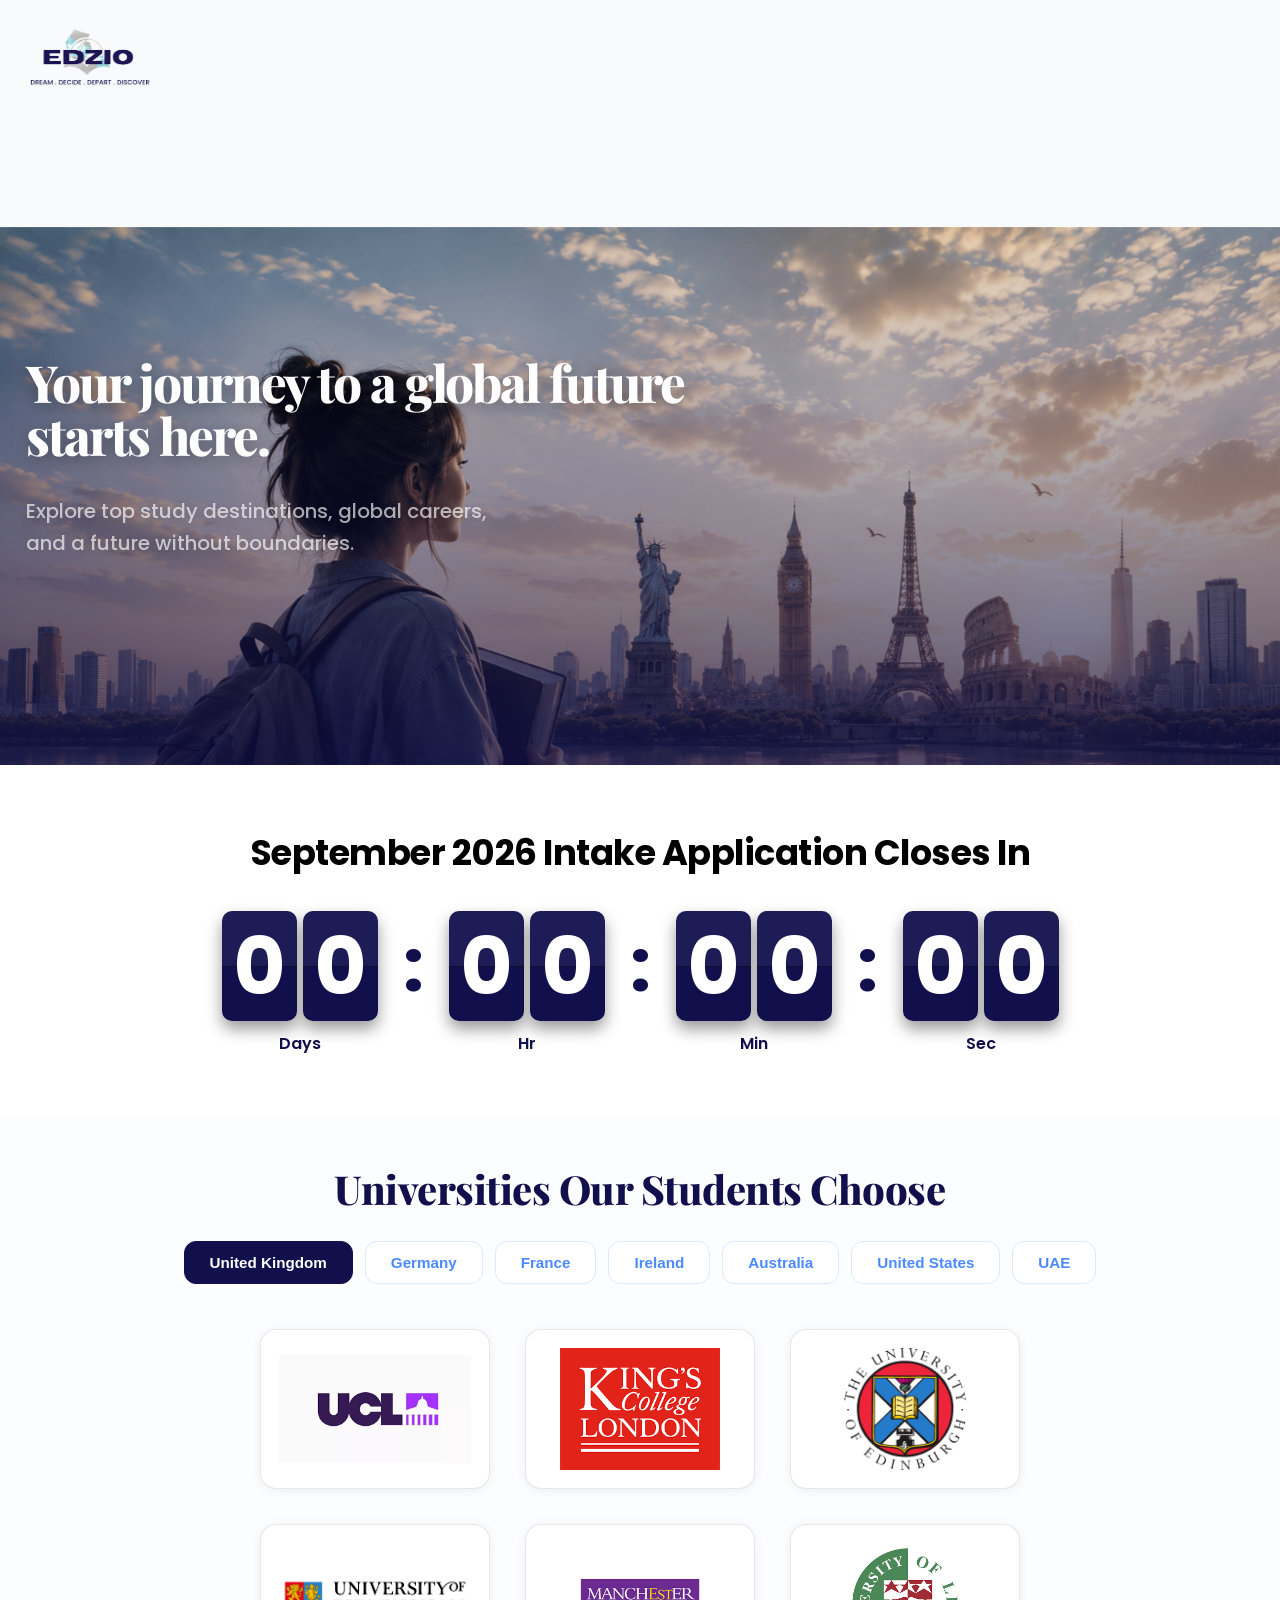
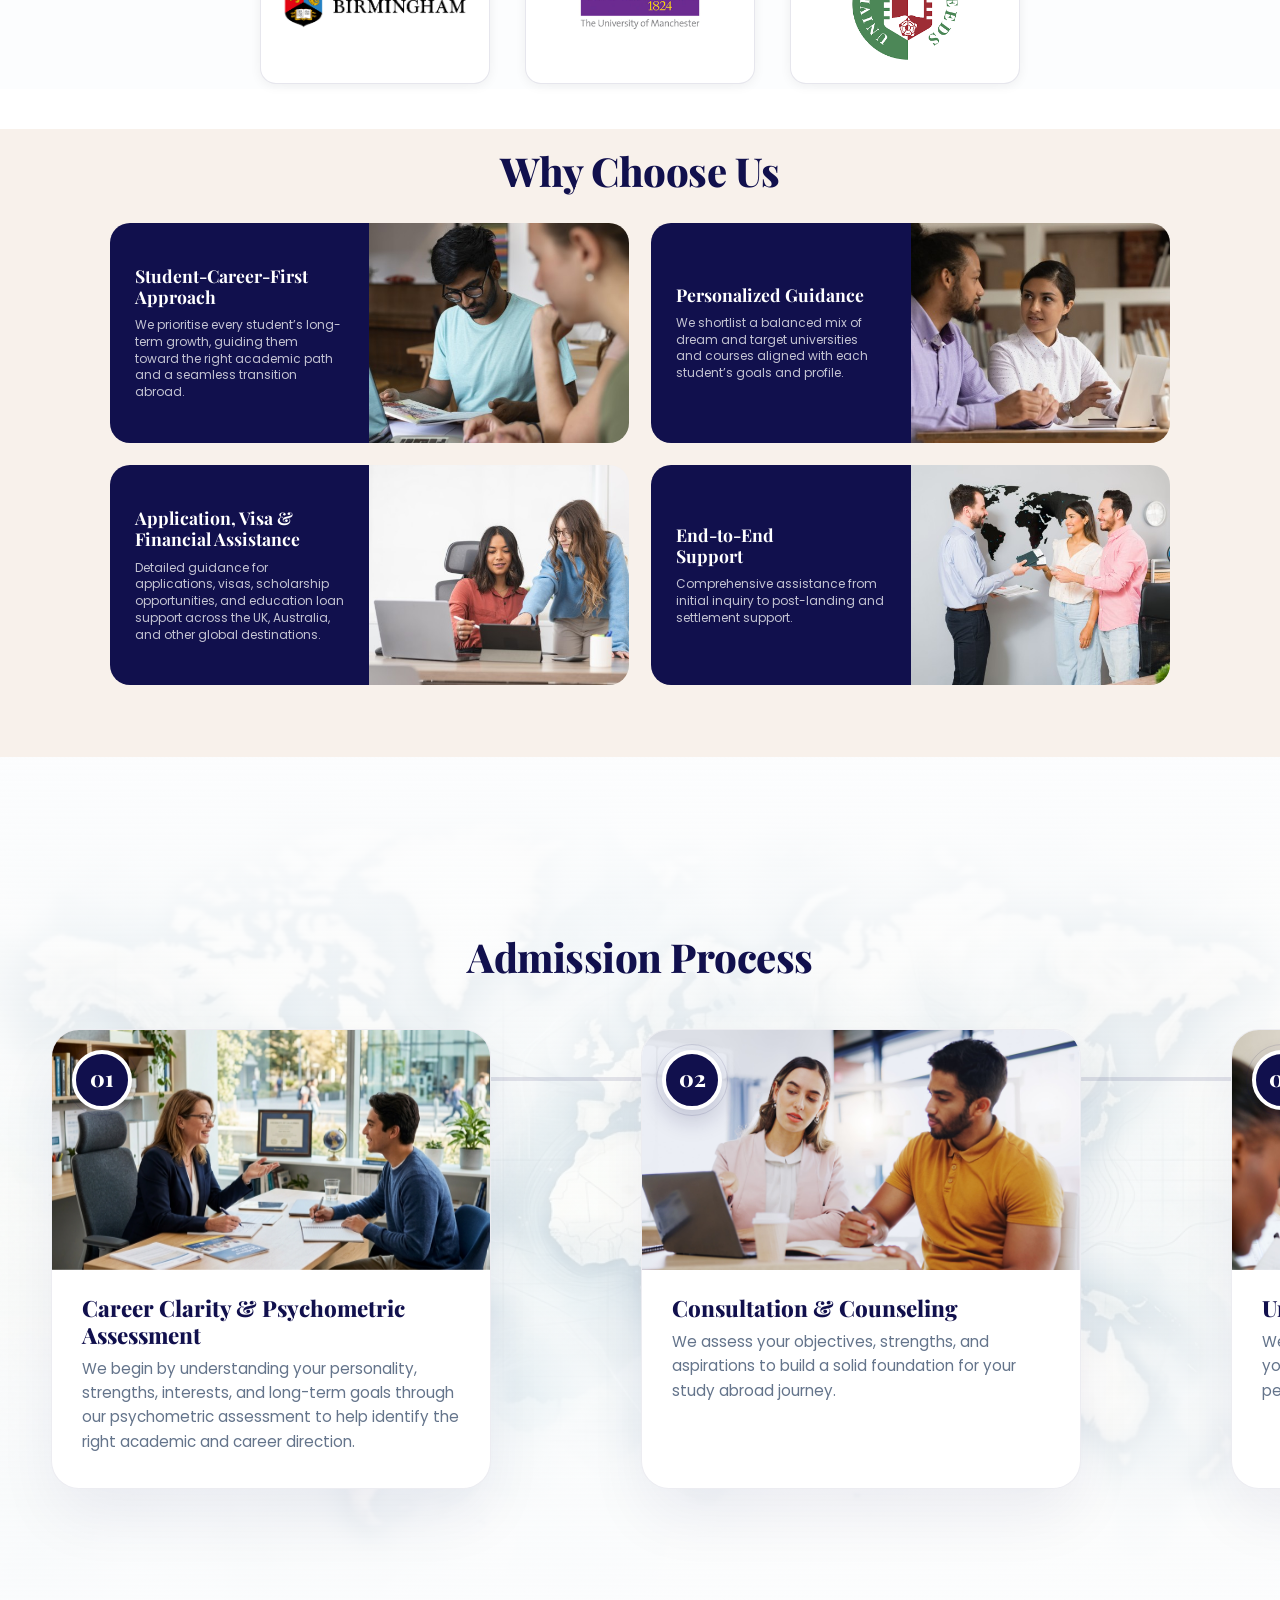
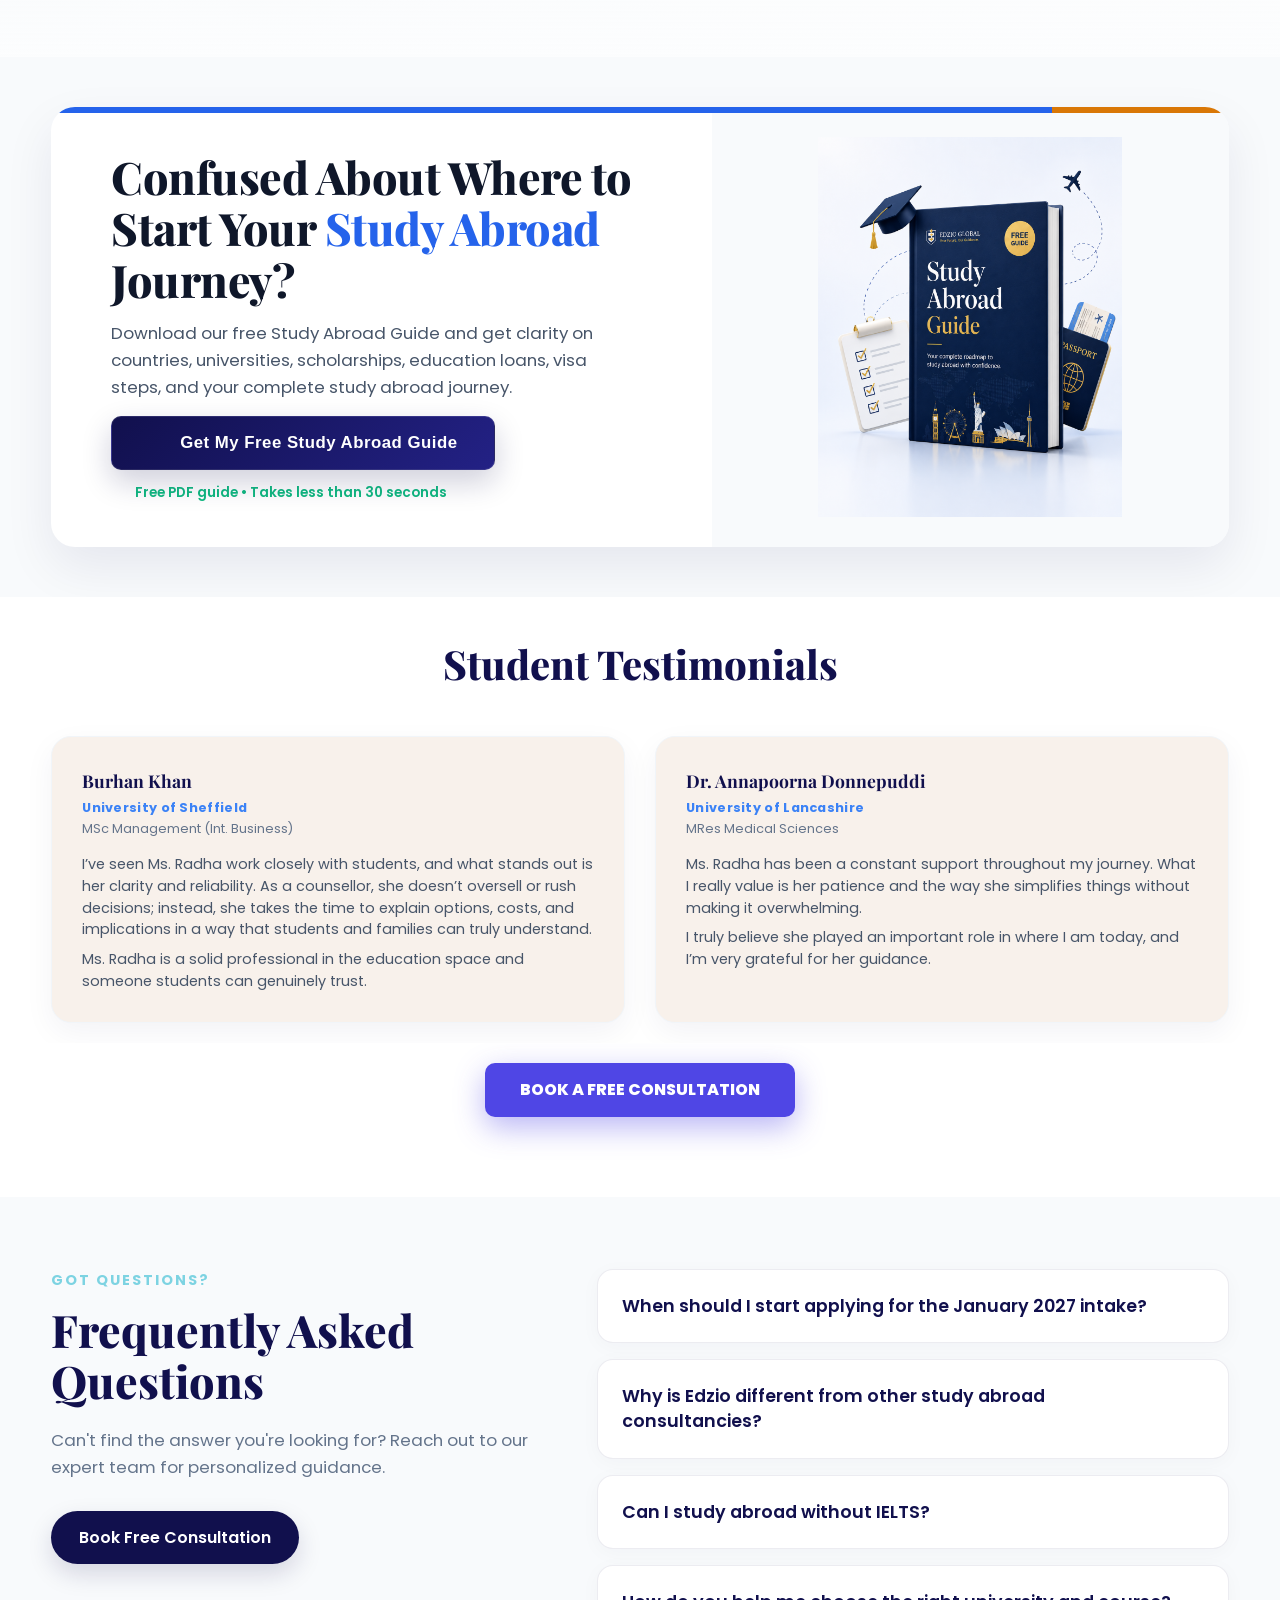
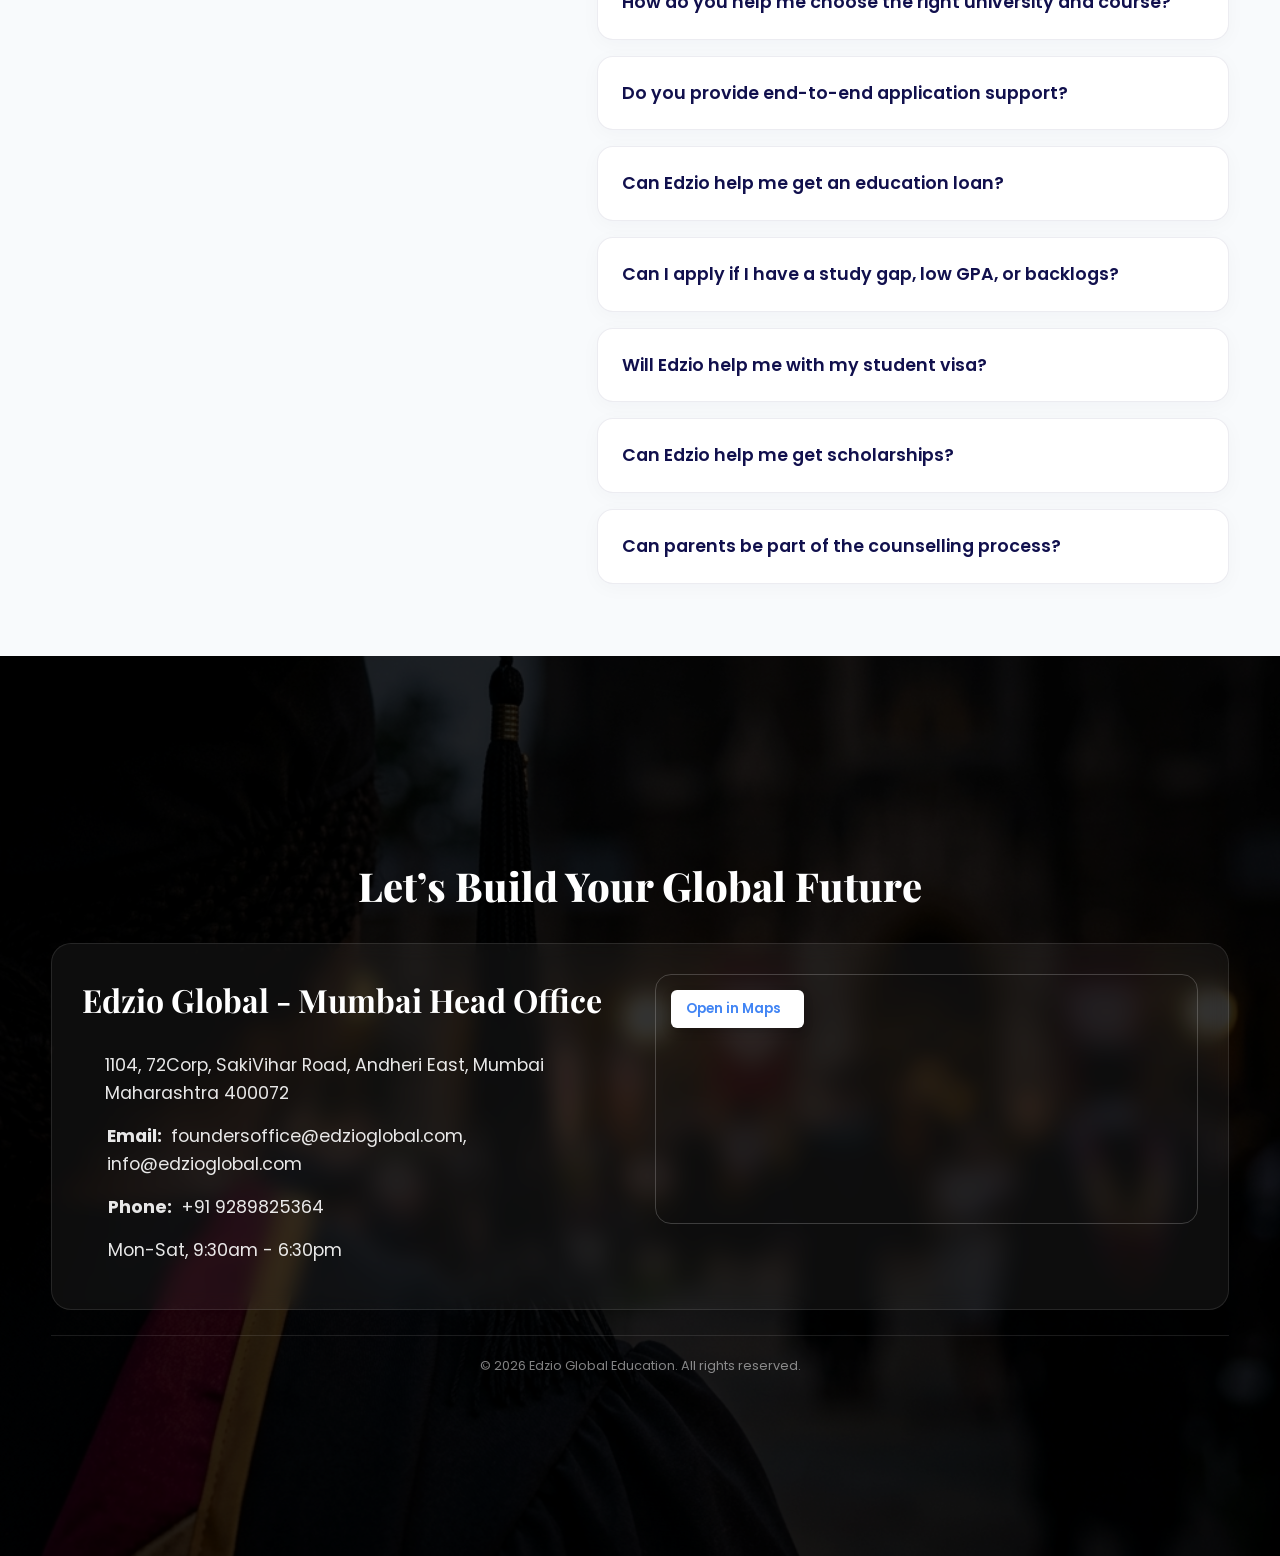
==== index.html @ 72fda4c3 "Remove logo header and features checklist, reduce heights, and blend right image background with pag" ====
<!DOCTYPE html>
<html lang="en">

<head>
    <meta charset="UTF-8">
    <meta name="viewport" content="width=device-width, initial-scale=1.0">
    <title>Your Study Abroad Confidant - Edzio Global</title>
    <link rel="icon" href="assests/edzio logo-opt.png" type="image/png">
    <meta name="description"
        content="Discover your path to a global future at Edzio. Expert guidance for top study destinations, university admissions, and global careers.">
    <link rel="stylesheet" href="style.css">
    <!-- Google Fonts -->
    <link
        href="https://fonts.googleapis.com/css2?family=Poppins:wght@300;400;500;600;700;800&family=Playfair+Display:ital,wght@0,400..900;1,400..900&display=swap"
        rel="stylesheet">
    <!-- Lucide Icons (via CDN for clean look) -->
    <script src="https://unpkg.com/lucide@latest"></script>
    <!-- GSAP for animations -->
    <script src="https://cdnjs.cloudflare.com/ajax/libs/gsap/3.12.2/gsap.min.js"></script>
    <script src="https://cdnjs.cloudflare.com/ajax/libs/gsap/3.12.2/ScrollTrigger.min.js"></script>
</head>

<body>

    <!-- 
    <header class="header">
        <nav class="nav-capsule">
            <div class="nav-left">
                <a href="#" class="logo">
                    <img src="assests/edzio logo-opt.png" alt="Edzio Logo" style="height: 55px; width: auto; object-fit: contain;" loading="lazy">
                </a>
                <ul class="menu">
                    <li class="has-dropdown">
                        <a href="#">Platform <i data-lucide="chevron-down"></i></a>
                        <ul class="dropdown">
                            <li><a href="#">Performance Tuning</a></li>
                            <li><a href="#">Smart Diagnostics</a></li>
                            <li><a href="#">Fleet Management</a></li>
                        </ul>
                    </li>
                    <li class="has-dropdown">
                        <a href="#">Customers <i data-lucide="chevron-down"></i></a>
                        <ul class="dropdown">
                            <li><a href="#">Testimonials</a></li>
                            <li><a href="#">Case Studies</a></li>
                        </ul>
                    </li>
                    <li class="has-dropdown">
                        <a href="#">Partnerships <i data-lucide="chevron-down"></i></a>
                        <ul class="dropdown">
                            <li><a href="#">Become a Dealer</a></li>
                            <li><a href="#">Affiliate Program</a></li>
                        </ul>
                    </li>
                    <li class="has-dropdown">
                        <a href="#">Resources <i data-lucide="chevron-down"></i></a>
                        <ul class="dropdown">
                            <li><a href="#">Blog</a></li>
                            <li><a href="#">Documentation</a></li>
                            <li><a href="#">Support</a></li>
                        </ul>
                    </li>
                </ul>
            </div>

            <div class="nav-right">
                <a href="#" class="nav-link">Pricing</a>
                <div class="lang-selector">
                    <span>EN</span> <i data-lucide="chevron-down"></i>
                </div>
                <a href="#" class="btn-login">Login</a>
                <a href="#" class="btn-demo">Demo</a>
            </div>
        </nav>
    </header>
    -->

    <!-- Sticky Floating Logo -->
    <a href="#" class="sticky-logo">
        <img src="assests/edzio logo-opt.png" alt="Edzio Logo" fetchpriority="high">
    </a>

    <main>
        <!-- Hero Section -->
        <section class="hero study-abroad-hero" id="hero-form-section">
            <div class="hero-bg">
                <img src="assests/hero bg img.png" alt="University Campus" fetchpriority="high" loading="eager">
                <div class="overlay"></div>
            </div>

            <div class="hero-container">
                <!-- Left Side: Content -->
                <div class="hero-left">


                    <h1 class="main-heading">Your journey to a global future starts here.</h1>
                    <p class="sub-heading mb-large">Explore top study destinations, global careers, <br
                            class="mobile-only">and a future without boundaries.</p>
                    <p class="sub-heading-secondary">We care about your admits as much as you do.</p>
                    <div class="hero-intake-text">2026 Intakes open now</div>
                </div>

                <!-- Right Side: Form Card -->
                <div class="hero-right">
                    <div class="form-card">
                        <h3>Start Your Study Abroad Journey</h3>

                        <form class="admission-form">
                            <!-- Dual-Submission Handling in script.js (Reliable Free Delivery) -->
                            <input type="hidden" name="_subject" value="New Lead: Edzio Study Abroad Inquiry">
                            <input type="hidden" name="_captcha" value="false">

                            <div class="form-group">
                                <input type="text" name="full_name" placeholder="Enter Full Name*" required>
                            </div>
                            <div class="form-group">
                                <input type="email" name="email" placeholder="Enter Email Address*" required>
                            </div>
                            <div class="form-group phone-group">
                                <div class="country-code">
                                    <img src="https://flagcdn.com/w20/in.png" alt="India" loading="lazy">
                                    <span>+91</span>
                                    <i data-lucide="chevron-down"></i>
                                </div>
                                <input type="tel" name="mobile" placeholder="Enter Mobile Number*" required>
                            </div>

                            <div class="form-group">
                                <input type="text" name="city" placeholder="Enter City*" required>
                            </div>

                            <div class="form-group">
                                <input type="text" name="destination" placeholder="Preferred Destination*" required>
                            </div>

                            <div class="form-checkbox">
                                <input type="checkbox" id="terms" required>
                                <label for="terms">I agree to <a href="#">Terms & Privacy Policy</a></label>
                            </div>

                            <button type="submit" class="btn-submit">Book your free consultation</button>
                        </form>


                    </div>
                </div>
            </div>
        </section>

        <!-- Countdown Timer Section -->
        <section class="countdown-section">
            <div class="countdown-container">
                <h2 class="countdown-title"> September 2026 Intake Application Closes In</h2>
                <div class="timer-display">
                    <!-- Days -->
                    <div class="timer-column">
                        <div class="timer-group">
                            <div class="digit-card" id="days-tens"><span class="digit-val">0</span><span
                                    class="card-crease"></span></div>
                            <div class="digit-card" id="days-ones"><span class="digit-val">0</span><span
                                    class="card-crease"></span></div>
                        </div>
                        <div class="timer-label">Days</div>
                    </div>
                    <span class="timer-separator">:</span>
                    <!-- Hours -->
                    <div class="timer-column">
                        <div class="timer-group">
                            <div class="digit-card" id="hours-tens"><span class="digit-val">0</span><span
                                    class="card-crease"></span></div>
                            <div class="digit-card" id="hours-ones"><span class="digit-val">0</span><span
                                    class="card-crease"></span></div>
                        </div>
                        <div class="timer-label">Hr</div>
                    </div>
                    <span class="timer-separator">:</span>
                    <!-- Minutes -->
                    <div class="timer-column">
                        <div class="timer-group">
                            <div class="digit-card" id="minutes-tens"><span class="digit-val">0</span><span
                                    class="card-crease"></span></div>
                            <div class="digit-card" id="minutes-ones"><span class="digit-val">0</span><span
                                    class="card-crease"></span></div>
                        </div>
                        <div class="timer-label">Min</div>
                    </div>
                    <span class="timer-separator">:</span>
                    <!-- Seconds -->
                    <div class="timer-column">
                        <div class="timer-group">
                            <div class="digit-card" id="seconds-tens"><span class="digit-val">0</span><span
                                    class="card-crease"></span></div>
                            <div class="digit-card" id="seconds-ones"><span class="digit-val">0</span><span
                                    class="card-crease"></span></div>
                        </div>
                        <div class="timer-label">Sec</div>
                    </div>
                </div>
            </div>
        </section>

        <!-- University Filter Section -->
        <section class="university-filter">
            <div class="section-container">
                <div class="section-header centered">
                    <h2 class="section-title">Universities Our Students Choose</h2>
                </div>

                <div class="filter-tabs">
                    <button class="tab-btn active" data-country="uk">United Kingdom</button>
                    <button class="tab-btn" data-country="germany">Germany</button>
                    <button class="tab-btn" data-country="france">France</button>
                    <button class="tab-btn" data-country="ireland">Ireland</button>
                    <button class="tab-btn" data-country="australia">Australia</button>
                    <button class="tab-btn" data-country="usa">United States</button>
                    <button class="tab-btn" data-country="uae">UAE</button>
                </div>

                <div class="university-grid" id="university-grid">
                    <!-- ── United Kingdom ─────────────────────────────── -->
                    <div class="uni-card" data-country="uk">
                        <div class="uni-logo-box">
                            <img src="assests/ucl uni.png" alt="University College London" loading="lazy"
                                onerror="this.style.display='none'; this.nextElementSibling.style.display='flex';">
                            <span class="uni-text-fallback" style="display:none;">University College London (UCL)</span>
                        </div>
                    </div>
                    <div class="uni-card" data-country="uk">
                        <div class="uni-logo-box">
                            <img src="assests/kcl uk.png" alt="King's College London" loading="lazy"
                                onerror="this.style.display='none'; this.nextElementSibling.style.display='flex';">
                            <span class="uni-text-fallback" style="display:none;">King's College London</span>
                        </div>
                    </div>
                    <div class="uni-card" data-country="uk">
                        <div class="uni-logo-box">
                            <img src="assests/University_of_Edinburgh_ceremonial_roundel.svg.png"
                                alt="University of Edinburgh" loading="lazy"
                                onerror="this.style.display='none'; this.nextElementSibling.style.display='flex';">
                            <span class="uni-text-fallback" style="display:none;">The University of Edinburgh</span>
                        </div>
                    </div>
                    <div class="uni-card" data-country="uk">
                        <div class="uni-logo-box">
                            <img src="assests/uni birmingham.png" alt="University of Birmingham" loading="lazy"
                                onerror="this.style.display='none'; this.nextElementSibling.style.display='flex';">
                            <span class="uni-text-fallback" style="display:none;">University of Birmingham</span>
                        </div>
                    </div>
                    <div class="uni-card" data-country="uk">
                        <div class="uni-logo-box">
                            <img src="assests/manchester uni uk.png" alt="University of Manchester" loading="lazy"
                                onerror="this.style.display='none'; this.nextElementSibling.style.display='flex';">
                            <span class="uni-text-fallback" style="display:none;">University of Manchester</span>
                        </div>
                    </div>
                    <div class="uni-card" data-country="uk">
                        <div class="uni-logo-box">
                            <img src="assests/university of leads.png" alt="University of Leeds" loading="lazy"
                                onerror="this.style.display='none'; this.nextElementSibling.style.display='flex';">
                            <span class="uni-text-fallback" style="display:none;">University of Leeds</span>
                        </div>
                    </div>

                    <!-- ── Germany ────────────────────────────────────── -->
                    <div class="uni-card" data-country="germany" style="display: none;">
                        <div class="uni-logo-box">
                            <img src="assests/TUM-germany.png" alt="Technical University of Munich" loading="lazy"
                                onerror="this.style.display='none'; this.nextElementSibling.style.display='flex';">
                            <span class="uni-text-fallback" style="display:none;">Technical University of Munich
                                (TUM)</span>
                        </div>
                    </div>
                    <div class="uni-card" data-country="germany" style="display: none;">
                        <div class="uni-logo-box">
                            <img src="assests/IU uni germany.avif" alt="IU International University" loading="lazy"
                                onerror="this.style.display='none'; this.nextElementSibling.style.display='flex';">
                            <span class="uni-text-fallback" style="display:none;">IU International University of Applied
                                Sciences</span>
                        </div>
                    </div>
                    <div class="uni-card" data-country="germany" style="display: none;">
                        <div class="uni-logo-box">
                            <img src="assests/EU_Business_School_logo_2017_new.png" alt="EU Business School"
                                loading="lazy"
                                onerror="this.style.display='none'; this.nextElementSibling.style.display='flex';">
                            <span class="uni-text-fallback" style="display:none;">EU Business School</span>
                        </div>
                    </div>
                    <div class="uni-card" data-country="germany" style="display: none;">
                        <div class="uni-logo-box">
                            <img src="assests/Gisma-Logo-colored_RGB.webp" alt="GISMA University" loading="lazy"
                                onerror="this.style.display='none'; this.nextElementSibling.style.display='flex';">
                            <span class="uni-text-fallback" style="display:none;">GISMA University of Applied
                                Sciences</span>
                        </div>
                    </div>
                    <div class="uni-card" data-country="germany" style="display: none;">
                        <div class="uni-logo-box">
                            <img src="assests/BSBI NEW LOGO.png" alt="Berlin School of Business and Innovation"
                                loading="lazy"
                                onerror="this.style.display='none'; this.nextElementSibling.style.display='flex';">
                            <span class="uni-text-fallback" style="display:none;">Berlin School of Business and
                                Innovation (BSBI)</span>
                        </div>
                    </div>
                    <div class="uni-card" data-country="germany" style="display: none;">
                        <div class="uni-logo-box">
                            <img src="assests/Arden_University_logo.svg.png" alt="Arden University" loading="lazy"
                                onerror="this.style.display='none'; this.nextElementSibling.style.display='flex';">
                            <span class="uni-text-fallback" style="display:none;">Arden University</span>
                        </div>
                    </div>

                    <!-- ── France ─────────────────────────────────────── -->
                    <div class="uni-card" data-country="france" style="display: none;">
                        <div class="uni-logo-box">
                            <img src="assests/SKEMA_Business_School's_logo.png" alt="SKEMA Business School"
                                loading="lazy"
                                onerror="this.style.display='none'; this.nextElementSibling.style.display='flex';">
                            <span class="uni-text-fallback" style="display:none;">SKEMA Business School</span>
                        </div>
                    </div>
                    <div class="uni-card" data-country="france" style="display: none;">
                        <div class="uni-logo-box">
                            <img src="assests/schiller international uni.png" alt="Schiller International University"
                                loading="lazy"
                                onerror="this.style.display='none'; this.nextElementSibling.style.display='flex';">
                            <span class="uni-text-fallback" style="display:none;">Schiller International
                                University</span>
                        </div>
                    </div>
                    <div class="uni-card" data-country="france" style="display: none;">
                        <div class="uni-logo-box">
                            <img src="assests/esdes uni.png" alt="ESDES Business School" loading="lazy"
                                onerror="this.style.display='none'; this.nextElementSibling.style.display='flex';">
                            <span class="uni-text-fallback" style="display:none;">ESDES Business School</span>
                        </div>
                    </div>
                    <div class="uni-card" data-country="france" style="display: none;">
                        <div class="uni-logo-box">
                            <img src="assests/Logo-kedge.jpeg" alt="KEDGE Business School" loading="lazy"
                                onerror="this.style.display='none'; this.nextElementSibling.style.display='flex';">
                            <span class="uni-text-fallback" style="display:none;">KEDGE Business School</span>
                        </div>
                    </div>
                    <div class="uni-card" data-country="france" style="display: none;">
                        <div class="uni-logo-box">
                            <img src="assests/ICN uni.png" alt="ICN Business School" loading="lazy"
                                onerror="this.style.display='none'; this.nextElementSibling.style.display='flex';">
                            <span class="uni-text-fallback" style="display:none;">ICN Business School</span>
                        </div>
                    </div>
                    <div class="uni-card" data-country="france" style="display: none;">
                        <div class="uni-logo-box">
                            <img src="assests/Audencia uni.png" alt="Audencia Business School" loading="lazy"
                                onerror="this.style.display='none'; this.nextElementSibling.style.display='flex';">
                            <span class="uni-text-fallback" style="display:none;">Audencia Business School</span>
                        </div>
                    </div>

                    <!-- ── Ireland ────────────────────────────────────── -->
                    <div class="uni-card" data-country="ireland" style="display: none;">
                        <div class="uni-logo-box">
                            <img src="assests/University-College-Dublin - Ireland.webp" alt="University College Dublin"
                                loading="lazy"
                                onerror="this.style.display='none'; this.nextElementSibling.style.display='flex';">
                            <span class="uni-text-fallback" style="display:none;">University College Dublin</span>
                        </div>
                    </div>
                    <div class="uni-card" data-country="ireland" style="display: none;">
                        <div class="uni-logo-box">
                            <img src="assests/UCC uni.png" alt="University College Cork" loading="lazy"
                                onerror="this.style.display='none'; this.nextElementSibling.style.display='flex';">
                            <span class="uni-text-fallback" style="display:none;">University College Cork</span>
                        </div>
                    </div>
                    <div class="uni-card" data-country="ireland" style="display: none;">
                        <div class="uni-logo-box">
                            <img src="assests/TRINITY uni.png" alt="Trinity College Dublin" loading="lazy"
                                onerror="this.style.display='none'; this.nextElementSibling.style.display='flex';">
                            <span class="uni-text-fallback" style="display:none;">Trinity College Dublin</span>
                        </div>
                    </div>
                    <div class="uni-card" data-country="ireland" style="display: none;">
                        <div class="uni-logo-box">
                            <img src="assests/limerick uni.svg" alt="University of Limerick" loading="lazy"
                                onerror="this.style.display='none'; this.nextElementSibling.style.display='flex';">
                            <span class="uni-text-fallback" style="display:none;">University of Limerick</span>
                        </div>
                    </div>
                    <div class="uni-card" data-country="ireland" style="display: none;">
                        <div class="uni-logo-box">
                            <img src="assests/uni of galway.png" alt="University of Galway" loading="lazy"
                                onerror="this.style.display='none'; this.nextElementSibling.style.display='flex';">
                            <span class="uni-text-fallback" style="display:none;">University of Galway</span>
                        </div>
                    </div>

                    <!-- ── Australia ──────────────────────────────────── -->
                    <div class="uni-card" data-country="australia" style="display: none;">
                        <div class="uni-logo-box">
                            <img src="assests/SYDNEY uni australia" alt="University of Sydney" loading="lazy"
                                onerror="this.style.display='none'; this.nextElementSibling.style.display='flex';">
                            <span class="uni-text-fallback" style="display:none;">University of Sydney</span>
                        </div>
                    </div>
                    <div class="uni-card" data-country="australia" style="display: none;">
                        <div class="uni-logo-box">
                            <img src="assests/rmit uni.png" alt="RMIT University" loading="lazy"
                                onerror="this.style.display='none'; this.nextElementSibling.style.display='flex';">
                            <span class="uni-text-fallback" style="display:none;">RMIT University</span>
                        </div>
                    </div>
                    <div class="uni-card" data-country="australia" style="display: none;">
                        <div class="uni-logo-box">
                            <img src="assests/uni of melbourne.png" alt="University of Melbourne" loading="lazy"
                                onerror="this.style.display='none'; this.nextElementSibling.style.display='flex';">
                            <span class="uni-text-fallback" style="display:none;">University of Melbourne</span>
                        </div>
                    </div>
                    <div class="uni-card" data-country="australia" style="display: none;">
                        <div class="uni-logo-box">
                            <img src="assests/monash-university-vector-logo.png" alt="Monash University" loading="lazy"
                                onerror="this.style.display='none'; this.nextElementSibling.style.display='flex';">
                            <span class="uni-text-fallback" style="display:none;">Monash University</span>
                        </div>
                    </div>
                    <div class="uni-card" data-country="australia" style="display: none;">
                        <div class="uni-logo-box">
                            <img src="assests/queenland uni9.png" alt="University of Queensland" loading="lazy"
                                onerror="this.style.display='none'; this.nextElementSibling.style.display='flex';">
                            <span class="uni-text-fallback" style="display:none;">University of Queensland</span>
                        </div>
                    </div>
                    <div class="uni-card" data-country="australia" style="display: none;">
                        <div class="uni-logo-box">
                            <img src="assests/Deakin-black.png" alt="Deakin University" loading="lazy"
                                onerror="this.style.display='none'; this.nextElementSibling.style.display='flex';">
                            <span class="uni-text-fallback" style="display:none;">Deakin University</span>
                        </div>
                    </div>

                    <!-- ── UAE ────────────────────────────────────────── -->
                    <div class="uni-card" data-country="uae" style="display: none;">
                        <div class="uni-logo-box">
                            <img src="assests/Murdoch uni.png" alt="Murdoch University Dubai" loading="lazy"
                                onerror="this.style.display='none'; this.nextElementSibling.style.display='flex';">
                            <span class="uni-text-fallback" style="display:none;">Murdoch University Dubai</span>
                        </div>
                    </div>
                    <div class="uni-card" data-country="uae" style="display: none;">
                        <div class="uni-logo-box">
                            <img src="assests/GBS.png" alt="GBS Dubai" loading="lazy"
                                onerror="this.style.display='none'; this.nextElementSibling.style.display='flex';">
                            <span class="uni-text-fallback" style="display:none;">GBS Dubai</span>
                        </div>
                    </div>
                    <div class="uni-card" data-country="uae" style="display: none;">
                        <div class="uni-logo-box">
                            <img src="assests/BirminghamUni-Logo-Membership.webp" alt="University of Birmingham Dubai"
                                loading="lazy"
                                onerror="this.style.display='none'; this.nextElementSibling.style.display='flex';">
                            <span class="uni-text-fallback" style="display:none;">University of Birmingham Dubai</span>
                        </div>
                    </div>
                    <div class="uni-card" data-country="uae" style="display: none;">
                        <div class="uni-logo-box">
                            <img src="assests/UOWD_Secondary_CMYK_Dark Blue.webp"
                                alt="University of Wollongong in Dubai" loading="lazy"
                                onerror="this.style.display='none'; this.nextElementSibling.style.display='flex';">
                            <span class="uni-text-fallback" style="display:none;">University of Wollongong in
                                Dubai</span>
                        </div>
                    </div>
                    <div class="uni-card" data-country="uae" style="display: none;">
                        <div class="uni-logo-box">
                            <img src="assests/DMU uni.png" alt="De Montfort University Dubai" loading="lazy"
                                onerror="this.style.display='none'; this.nextElementSibling.style.display='flex';">
                            <span class="uni-text-fallback" style="display:none;">De Montfort University Dubai</span>
                        </div>
                    </div>

                    <!-- ── United States ──────────────────────────────── -->
                    <div class="uni-card" data-country="usa" style="display: none;">
                        <div class="uni-logo-box">
                            <img src="assests/Adelphi-Primary-Logo.png" alt="Adelphi University" loading="lazy"
                                onerror="this.style.display='none'; this.nextElementSibling.style.display='flex';">
                            <span class="uni-text-fallback" style="display:none;">Adelphi University</span>
                        </div>
                    </div>
                    <div class="uni-card" data-country="usa" style="display: none;">
                        <div class="uni-logo-box">
                            <img src="assests/csu-cleveland-state-university1543 - USA.jpg.jpeg"
                                alt="Cleveland State University" loading="lazy"
                                onerror="this.style.display='none'; this.nextElementSibling.style.display='flex';">
                            <span class="uni-text-fallback" style="display:none;">Cleveland State University</span>
                        </div>
                    </div>
                    <div class="uni-card" data-country="usa" style="display: none;">
                        <div class="uni-logo-box">
                            <img src="assests/florida international uni.png" alt="Florida International University"
                                loading="lazy"
                                onerror="this.style.display='none'; this.nextElementSibling.style.display='flex';">
                            <span class="uni-text-fallback" style="display:none;">Florida International
                                University</span>
                        </div>
                    </div>
                    <div class="uni-card" data-country="usa" style="display: none;">
                        <div class="uni-logo-box">
                            <img src="assests/missouri uni.png" alt="Missouri University of Science and Technology"
                                loading="lazy"
                                onerror="this.style.display='none'; this.nextElementSibling.style.display='flex';">
                            <span class="uni-text-fallback" style="display:none;">Missouri University of Science and
                                Technology</span>
                        </div>
                    </div>
                    <div class="uni-card" data-country="usa" style="display: none;">
                        <div class="uni-logo-box">
                            <img src="assests/Seattle_University.png" alt="Seattle University" loading="lazy"
                                onerror="this.style.display='none'; this.nextElementSibling.style.display='flex';">
                            <span class="uni-text-fallback" style="display:none;">Seattle University</span>
                        </div>
                    </div>
                    <div class="uni-card" data-country="usa" style="display: none;">
                        <div class="uni-logo-box">
                            <img src="assests/uni of dayton.png" alt="University of Dayton" loading="lazy"
                                onerror="this.style.display='none'; this.nextElementSibling.style.display='flex';">
                            <span class="uni-text-fallback" style="display:none;">University of Dayton</span>
                        </div>
                    </div>

                    <!-- Read More button for USA -->
                    <div class="usa-read-more-text"
                        style="display: none; width: 100%; text-align: center; margin-top: 15px; margin-bottom: 10px; cursor: pointer; color: var(--primary-color); font-weight: 700; font-size: 1.15rem; text-decoration: underline; opacity: 0; transition: color 0.3s ease;"
                        onmouseover="this.style.color='var(--accent-color)'"
                        onmouseout="this.style.color='var(--primary-color)'">
                        Read more...
                    </div>
                    <div class="uni-card" data-country="usa" style="display: none;">
                        <div class="uni-logo-box">
                            <img src="assests/illinois usa.jpeg" alt="University of Illinois Springfield" loading="lazy"
                                onerror="this.style.display='none'; this.nextElementSibling.style.display='flex';">
                            <span class="uni-text-fallback" style="display:none;">University of Illinois
                                Springfield</span>
                        </div>
                    </div>
                    <div class="uni-card" data-country="usa" style="display: none;">
                        <div class="uni-logo-box">
                            <img src="assests/uni of illinois chicago.png" alt="University of Illinois at Chicago"
                                loading="lazy"
                                onerror="this.style.display='none'; this.nextElementSibling.style.display='flex';">
                            <span class="uni-text-fallback" style="display:none;">University of Illinois at
                                Chicago</span>
                        </div>
                    </div>
                    <div class="uni-card" data-country="usa" style="display: none;">
                        <div class="uni-logo-box">
                            <img src="assests/uni boston.png" alt="University of Massachusetts Boston" loading="lazy"
                                onerror="this.style.display='none'; this.nextElementSibling.style.display='flex';">
                            <span class="uni-text-fallback" style="display:none;">University of Massachusetts
                                Boston</span>
                        </div>
                    </div>
                    <div class="uni-card" data-country="usa" style="display: none;">
                        <div class="uni-logo-box">
                            <img src="assests/uni nevada reno.png" alt="University of Nevada Reno" loading="lazy"
                                onerror="this.style.display='none'; this.nextElementSibling.style.display='flex';">
                            <span class="uni-text-fallback" style="display:none;">University of Nevada, Reno</span>
                        </div>
                    </div>
                    <div class="uni-card" data-country="usa" style="display: none;">
                        <div class="uni-logo-box">
                            <img src="assests/uni of south carolina.png" alt="University of South Carolina"
                                loading="lazy"
                                onerror="this.style.display='none'; this.nextElementSibling.style.display='flex';">
                            <span class="uni-text-fallback" style="display:none;">University of South Carolina</span>
                        </div>
                    </div>
                    <div class="uni-card" data-country="usa" style="display: none;">
                        <div class="uni-logo-box">
                            <img src="assests/texas uni.jpg" alt="University of Texas San Antonio" loading="lazy"
                                onerror="this.style.display='none'; this.nextElementSibling.style.display='flex';">
                            <span class="uni-text-fallback" style="display:none;">University of Texas at San
                                Antonio</span>
                        </div>
                    </div>
                    <div class="uni-card" data-country="usa" style="display: none;">
                        <div class="uni-logo-box">
                            <img src="assests/uni of utah.png" alt="University of Utah" loading="lazy"
                                onerror="this.style.display='none'; this.nextElementSibling.style.display='flex';">
                            <span class="uni-text-fallback" style="display:none;">University of Utah</span>
                        </div>
                    </div>
                </div>
            </div>
        </section>

        <!-- Why Choose Us Section (Grid Steps) -->
        <section class="wcu-steps">
            <div class="section-container">
                <div class="section-header centered">
                    <h2 class="section-title">Why Choose Us</h2>
                </div>

                <div class="wcu-steps-grid">
                    <!-- Step 1 -->
                    <div class="wcu-step-card">
                        <div class="wcu-card-left">
                            <div class="wcu-step-text">
                                <h3>Student-Career-First Approach</h3>
                                <p>We prioritise every student’s long-term growth, guiding them toward the right
                                    academic path and a seamless transition abroad.</p>
                            </div>
                        </div>
                        <div class="wcu-card-right">
                            <img src="assests/WHy chosse us bg img (1)-opt.jpg" alt="Student Career Approach"
                                loading="lazy">
                        </div>
                    </div>

                    <!-- Step 2 -->
                    <div class="wcu-step-card">
                        <div class="wcu-card-left">
                            <div class="wcu-step-text">
                                <h3>Personalized Guidance</h3>
                                <p>We shortlist a balanced mix of dream and target universities and courses aligned with
                                    each student’s goals and profile.</p>
                            </div>
                        </div>
                        <div class="wcu-card-right">
                            <img src="assests/WHy chosse us bg img (2)-opt.jpg" alt="Personalized Guidance"
                                loading="lazy">
                        </div>
                    </div>

                    <!-- Step 3 -->
                    <div class="wcu-step-card">
                        <div class="wcu-card-left">
                            <div class="wcu-step-text">
                                <h3>Application, Visa & <br> Financial Assistance</h3>
                                <p>Detailed guidance for applications, visas, scholarship opportunities, and education
                                    loan support across the UK, Australia, and other global destinations.</p>
                            </div>
                        </div>
                        <div class="wcu-card-right">
                            <img src="assests/WHy chosse us bg img (4)-opt.jpg" alt="Application Visa Assistance"
                                loading="lazy">
                        </div>
                    </div>

                    <!-- Step 4 -->
                    <div class="wcu-step-card">
                        <div class="wcu-card-left">
                            <div class="wcu-step-text">
                                <h3>End-to-End <br> Support</h3>
                                <p>Comprehensive assistance from initial inquiry to post-landing and settlement support.
                                </p>
                            </div>
                        </div>
                        <div class="wcu-card-right">
                            <img src="assests/WHy chosse us bg img (3)-opt.jpg" alt="End to End Support" loading="lazy">
                        </div>
                    </div>
                </div>
            </div>
        </section>


        <!-- Horizontal Admission Process (Interactive Journey) -->
        <section class="track" id="admission-track">
            <div class="camera">
                <div class="track-bg">
                    <img src="assests/admission_journey_bg_1777963526301.png" alt="Journey Background" loading="lazy">
                    <div class="track-overlay"></div>
                </div>
                <div class="section-container" style="padding-bottom: 0;">
                    <div class="section-header-compact-new">
                        <h2>Admission Process</h2>
                    </div>
                </div>

                <div class="frame" id="process-frame">
                    <!-- Step 1 -->
                    <div class="card-horizontal" data-step="1">
                        <div class="step-card-inner">
                            <div class="step-image-box">
                                <img src="assests/step1_counselling_1777963543746.png" alt="Expert Counselling">
                            </div>
                            <span class="step-count">01</span>
                            <div class="step-text-box">
                                <h2>Career Clarity & Psychometric Assessment</h2>
                                <p>We begin by understanding your personality, strengths, interests, and long-term goals
                                    through our psychometric assessment to help identify the right academic and career
                                    direction.</p>
                            </div>
                        </div>
                        <div class="step-connector">
                            <div class="connector-progress"></div>
                        </div>
                    </div>

                    <!-- Step 2 -->
                    <div class="card-horizontal" data-step="2">
                        <div class="step-card-inner">
                            <div class="step-image-box">
                                <img src="assests/Consultation & Counseling.jpg.jpeg" alt="Consultation & Counseling"
                                    loading="lazy">
                            </div>
                            <span class="step-count">02</span>
                            <div class="step-text-box">
                                <h2>Consultation & Counseling</h2>
                                <p>We assess your objectives, strengths, and aspirations to build a solid foundation for
                                    your study abroad journey.</p>
                            </div>
                        </div>
                        <div class="step-connector">
                            <div class="connector-progress"></div>
                        </div>
                    </div>

                    <!-- Step 3 -->
                    <div class="card-horizontal" data-step="3">
                        <div class="step-card-inner">
                            <div class="step-image-box">
                                <img src="assests/University & Course Selection.jpg.jpeg"
                                    alt="University & Course Selection" style="object-position: center 0%;"
                                    loading="lazy">
                            </div>
                            <span class="step-count">03</span>
                            <div class="step-text-box">
                                <h2>University & Course Selection</h2>
                                <p>We select academic programmes that match your qualifications and future career goals
                                    perfectly.</p>
                            </div>
                        </div>
                        <div class="step-connector">
                            <div class="connector-progress"></div>
                        </div>
                    </div>

                    <!-- Step 4 -->
                    <div class="card-horizontal" data-step="4">
                        <div class="step-card-inner">
                            <div class="step-image-box">
                                <img src="assests/step4_visa_guidance_1777963594392.png" alt="Visa Assistance"
                                    loading="lazy">
                            </div>
                            <span class="step-count">04</span>
                            <div class="step-text-box">
                                <h2>Application, Visa & Financial Assistance</h2>
                                <p>Detailed guidance for applications, visas, scholarship opportunities, and education
                                    loan support across the UK, Australia, and other global destinations.</p>
                            </div>
                        </div>
                        <div class="step-connector">
                            <div class="connector-progress"></div>
                        </div>
                    </div>

                    <!-- Step 5 -->
                    <div class="card-horizontal" data-step="5">
                        <div class="step-card-inner">
                            <div class="step-image-box">
                                <img src="assests/step5_pre_departure_1777963613515.png" alt="Pre-Departure Counselling"
                                    style="object-position: center 25%;" loading="lazy">
                            </div>
                            <span class="step-count">05</span>
                            <div class="step-text-box">
                                <h2>Pre-Departure Support</h2>
                                <p>From accommodation to travel arrangements, we ensure you’re fully prepared before you
                                    fly.</p>
                            </div>
                        </div>
                        <div class="step-connector">
                            <div class="connector-progress"></div>
                        </div>
                    </div>

                    <!-- Step 6 -->
                    <div class="card-horizontal" data-step="6">
                        <div class="step-card-inner">
                            <div class="step-image-box">
                                <img src="assests/step6_post_landing_support_1777963631022.png"
                                    alt="Post-Landing Support" loading="lazy">
                            </div>
                            <span class="step-count">06</span>
                            <div class="step-text-box">
                                <h2>Ongoing Mentorship</h2>
                                <p>We don’t stop at the airport. Enjoy ongoing assistance throughout your entire
                                    educational journey.</p>
                            </div>
                        </div>
                    </div>
                </div>
            </div>
        </section>

        <script>
            // Register GSAP Plugins
            gsap.registerPlugin(ScrollTrigger);

            const track = document.querySelector("#admission-track");
            const frame = document.querySelector("#process-frame");
            const cards = document.querySelectorAll(".card-horizontal");

            if (window.innerWidth > 768) {
                // 1. Primary Horizontal Scroll Tween
                const horizontalTween = gsap.to(frame, {
                    x: () => -(frame.scrollWidth - window.innerWidth),
                    ease: "none",
                    scrollTrigger: {
                        trigger: track,
                        pin: true,
                        scrub: 1,
                        start: "top top",
                        // end strictly matches the distance we need to move
                        end: () => "+=" + (frame.scrollWidth - window.innerWidth),
                        invalidateOnRefresh: true,
                    }
                });


                // 2. Individual Card Animations (Scale & Progress)
                cards.forEach((card, index) => {
                    const cardInner = card.querySelector(".step-card-inner");
                    const connector = card.querySelector(".connector-progress");

                    // Set initial transform origin
                    gsap.set(cardInner, { transformOrigin: "center center" });

                    // Scale & fade effect when card is entering center focus
                    gsap.fromTo(cardInner, 
                        { scale: 0.92, opacity: 0.75 },
                        {
                            scale: 1.05,
                            opacity: 1,
                            borderColor: "var(--primary-color)",
                            boxShadow: "0 40px 80px rgba(17, 16, 77, 0.15)",
                            scrollTrigger: {
                                trigger: card,
                                containerAnimation: horizontalTween,
                                start: "left 85%",
                                end: "left 45%",
                                scrub: true,
                            }
                        }
                    );

                    // Scale & fade out as card leaves center focus
                    gsap.to(cardInner, {
                        scale: 0.92,
                        opacity: 0.75,
                        scrollTrigger: {
                            trigger: card,
                            containerAnimation: horizontalTween,
                            start: "right 55%",
                            end: "right 15%",
                            scrub: true,
                        }
                    });

                    // Connector fill progress
                    if (connector) {
                        gsap.to(connector, {
                            width: "100%",
                            scrollTrigger: {
                                trigger: card,
                                containerAnimation: horizontalTween,
                                start: "left center",
                                end: "right center",
                                scrub: true,
                            }
                        });
                    }
                });
            }
        </script>


        <!-- Scholarship Assistance Section Commented Out
        <section class="scholarship-section" id="scholarships">
            <div class="section-container scholarship-grid-container">
                <div class="scholarship-left-col">
                    <span class="scholarship-subtitle">Funding Your Future</span>
                    <h2 class="scholarship-title">Scholarship Assistance</h2>
                    <p class="scholarship-desc">The right scholarship can significantly reduce your education costs. At Edzio, we help you identify and apply for scholarships that match your academic profile, destination, and career goals so you never miss an opportunity.</p>
                    
                    <div class="scholarship-stats-badge">
                        <div class="stat-badge-item">
                            <span class="stat-badge-num">100%</span>
                            <span class="stat-badge-lbl">Tuition Coverage Possible</span>
                        </div>
                        <div class="stat-badge-divider"></div>
                        <div class="stat-badge-item">
                            <span class="stat-badge-num">50+</span>
                            <span class="stat-badge-lbl">Global Funding Schemes</span>
                        </div>
                    </div>
                    
                    <a href="#hero-form-section" class="scholarship-cta-btn" onclick="scrollToForm(event)">Check Eligibility</a>
                </div>
                
                <div class="scholarship-cards-grid">
                    <div class="scholarship-feature-card">
                        <div class="card-icon-wrapper fully-funded">
                            <i data-lucide="globe"></i>
                        </div>
                        <h3>Fully Funded Schemes</h3>
                        <p>Explore fully funded scholarships like Erasmus Mundus, Eiffel & DAAD to cover tuition and living costs.</p>
                    </div>
                    
                    <div class="scholarship-feature-card">
                        <div class="card-icon-wrapper merit-based">
                            <i data-lucide="award"></i>
                        </div>
                        <h3>Merit & University Funding</h3>
                        <p>Discover university-specific and merit-based funding options tailored to your achievements.</p>
                    </div>
                    
                    <div class="scholarship-feature-card">
                        <div class="card-icon-wrapper guidance">
                            <i data-lucide="file-text"></i>
                        </div>
                        <h3>End-to-End Guidance</h3>
                        <p>Get clarity on eligibility criteria, application deadlines, and required document checklists.</p>
                    </div>
                    
                    <div class="scholarship-feature-card">
                        <div class="card-icon-wrapper profile">
                            <i data-lucide="sparkles"></i>
                        </div>
                        <h3>Premium Profile Building</h3>
                        <p>Strengthen your application with expert SOP reviews and comprehensive profile enhancement support.</p>
                    </div>

                    <div class="scholarship-feature-card span-2">
                        <div class="card-icon-wrapper integrated">
                            <i data-lucide="compass"></i>
                        </div>
                        <div class="span-card-content">
                            <h3>Integrated Journey Planning</h3>
                            <p>Plan scholarships seamlessly alongside your admission, education loan, and visa journeys for maximum confidence.</p>
                        </div>
                    </div>
                </div>
            </div>
        </section>
        <!-- Brochure Download Section -->
        <section class="brochure-download-section">
            <div class="brochure-box">
                <div class="brochure-layout-grid">
                    <!-- Left pane -->
                    <div class="brochure-left-pane">
                        <h2 class="brochure-title-main">Confused About Where to Start Your <span class="highlight-blue">Study Abroad</span> Journey?</h2>
                        
                        <p class="brochure-desc-para">Download our free Study Abroad Guide and get clarity on countries, universities, scholarships, education loans, visa steps, and your complete study abroad journey.</p>
                        
                        <div class="brochure-action-area">
                            <button class="btn-download-brochure" id="open-brochure-modal-btn">
                                <i data-lucide="download"></i> Get My Free Study Abroad Guide
                            </button>
                            <div class="brochure-note">
                                <i data-lucide="check-circle" class="note-check-icon"></i>
                                <span>Free PDF guide &bull; Takes less than 30 seconds</span>
                            </div>
                        </div>
                    </div>
                    
                    <!-- Right pane -->
                    <div class="brochure-right-pane">
                        <img src="assests/Download our free Study Abroad Guide img.png" alt="Study Abroad Guide Book Cover" loading="lazy">
                    </div>
                </div>
            </div>
        </section>

        <!-- Testimonial One Frame Section -->
        <section class="testimonial-one-frame">
            <div class="section-container">
                <div class="intro-content-one-frame">
                    <h2>Student Testimonials</h2>
                </div>

                <div class="testimonial-grid">
                    <!-- Student 1: Burhan Khan -->
                    <div class="testimonial-card-new" data-aos="fade-up">
                        <div class="card-header">
                            <div class="student-info-main">

                                <div class="student-meta">
                                    <h3>Burhan Khan</h3>
                                    <p class="uni-name">University of Sheffield</p>
                                    <p class="course-name">MSc Management (Int. Business)</p>
                                </div>
                            </div>

                        </div>
                        <div class="card-body">
                            <i data-lucide="quote" class="quote-icon"></i>
                            <p>I’ve seen Ms. Radha work closely with students, and what stands out is her clarity and
                                reliability. As a counsellor, she doesn’t oversell or rush decisions; instead, she takes
                                the time to explain options, costs, and implications in a way that students and families
                                can truly understand.</p>
                            <p>Ms. Radha is a solid professional in the education space and someone students can
                                genuinely trust.</p>
                        </div>
                    </div>

                    <!-- Student 2: Dr. Annapoorna Donnepuddi -->
                    <div class="testimonial-card-new" data-aos="fade-up" data-aos-delay="100">
                        <div class="card-header">
                            <div class="student-info-main">

                                <div class="student-meta">
                                    <h3>Dr. Annapoorna Donnepuddi</h3>
                                    <p class="uni-name">University of Lancashire</p>
                                    <p class="course-name">MRes Medical Sciences</p>
                                </div>
                            </div>

                        </div>
                        <div class="card-body">
                            <i data-lucide="quote" class="quote-icon"></i>
                            <p>Ms. Radha has been a constant support throughout my journey. What I really value is her
                                patience and the way she simplifies things without making it overwhelming.</p>
                            <p>I truly believe she played an important role in where I am today, and I’m very grateful
                                for her guidance.</p>
                        </div>
                    </div>
                </div>
            </div>
        </section>
        <!-- New Testimonials Grid Section -->

        <!-- Testimonial Slider Section -->

        <!-- CTA Section -->
        <section class="cta-section" style="text-align: center; padding: 20px 0 60px 0;">
            <div class="footer-cta-box">
                <a href="#hero-form-section" class="btn-footer-cta" onclick="scrollToForm(event)">BOOK A FREE
                    CONSULTATION</a>
            </div>
        </section>

        <!-- FAQ Section -->
        <section class="faq-section" id="faq">
            <div class="section-container faq-grid-container">
                <div class="faq-left-col">
                    <span class="faq-subtitle">Got Questions?</span>
                    <h2 class="faq-title">Frequently Asked Questions</h2>
                    <p class="faq-desc">Can't find the answer you're looking for? Reach out to our expert team for personalized guidance.</p>
                    <a href="#hero-form-section" class="faq-cta-btn" onclick="scrollToForm(event)">Book Free Consultation</a>
                </div>
                <div class="faq-accordion">
                    <div class="faq-item">
                        <button class="faq-question">
                            <span>When should I start applying for the January 2027 intake?</span>
                            <i data-lucide="plus" class="faq-icon"></i>
                        </button>
                        <div class="faq-answer">
                            <div class="faq-answer-inner">
                                <p>We recommend starting your application 6-8 months before the intake. Applying early gives you access to better university options, scholarship opportunities, smoother visa timelines, and enough time to make informed decisions without unnecessary pressure.</p>
                            </div>
                        </div>
                    </div>
                    <div class="faq-item">
                        <button class="faq-question">
                            <span>Why is Edzio different from other study abroad consultancies?</span>
                            <i data-lucide="plus" class="faq-icon"></i>
                        </button>
                        <div class="faq-answer">
                            <div class="faq-answer-inner">
                                <p>Edzio follows a career-first approach. Instead of recommending popular universities, we begin by understanding who you are, what career you want to build (in what industry and where you work in the future), and then align the right country, course, and university with those goals.</p>
                            </div>
                        </div>
                    </div>
                    <div class="faq-item">
                        <button class="faq-question">
                            <span>Can I study abroad without IELTS?</span>
                            <i data-lucide="plus" class="faq-icon"></i>
                        </button>
                        <div class="faq-answer">
                            <div class="faq-answer-inner">
                                <p>Yes, depending on the university and destination. Many institutions accept MOI waivers or alternative English proficiency tests like PTE or Duolingo. Our counsellors will help you choose the best pathway for your profile.</p>
                            </div>
                        </div>
                    </div>
                    <div class="faq-item">
                        <button class="faq-question">
                            <span>How do you help me choose the right university and course?</span>
                            <i data-lucide="plus" class="faq-icon"></i>
                        </button>
                        <div class="faq-answer">
                            <div class="faq-answer-inner">
                                <p>We first understand your academic background, career aspirations, budget, interests, and long-term goals before recommending universities and courses that genuinely fit your future plans.</p>
                            </div>
                        </div>
                    </div>
                    <div class="faq-item">
                        <button class="faq-question">
                            <span>Do you provide end-to-end application support?</span>
                            <i data-lucide="plus" class="faq-icon"></i>
                        </button>
                        <div class="faq-answer">
                            <div class="faq-answer-inner">
                                <p>Absolutely. From university shortlisting and SOP guidance to applications, visa documentation, education loans, scholarships, and pre-departure assistance, our team supports you throughout your study abroad journey.</p>
                            </div>
                        </div>
                    </div>
                    <div class="faq-item">
                        <button class="faq-question">
                            <span>Can Edzio help me get an education loan?</span>
                            <i data-lucide="plus" class="faq-icon"></i>
                        </button>
                        <div class="faq-answer">
                            <div class="faq-answer-inner">
                                <p>Absolutely! The loan journey starts the moment you decide to study abroad and not after you receive an admission offer. We help you understand your funding options, connect you with trusted partners, including SBI, Bank of Baroda, ICICI, IDFC, Axis Bank, and Credila, and guide you through the documentation and approval process so you can plan your education with confidence.</p>
                            </div>
                        </div>
                    </div>
                    <div class="faq-item">
                        <button class="faq-question">
                            <span>Can I apply if I have a study gap, low GPA, or backlogs?</span>
                            <i data-lucide="plus" class="faq-icon"></i>
                        </button>
                        <div class="faq-answer">
                            <div class="faq-answer-inner">
                                <p>Yes. Every student's journey is unique. We evaluate your complete profile, including academics, experience, and career goals and help identify universities where you have the best chance of admission.</p>
                            </div>
                        </div>
                    </div>
                    <div class="faq-item">
                        <button class="faq-question">
                            <span>Will Edzio help me with my student visa?</span>
                            <i data-lucide="plus" class="faq-icon"></i>
                        </button>
                        <div class="faq-answer">
                            <div class="faq-answer-inner">
                                <p>Yes. Our team provides complete visa guidance, document verification, financial documentation support, and interview preparation to help you approach the visa process with confidence and clarity.</p>
                            </div>
                        </div>
                    </div>
                    <div class="faq-item">
                        <button class="faq-question">
                            <span>Can Edzio help me get scholarships?</span>
                            <i data-lucide="plus" class="faq-icon"></i>
                        </button>
                        <div class="faq-answer">
                            <div class="faq-answer-inner">
                                <p>Yes. We help students identify merit-based, university-specific, and country-specific scholarship opportunities based on their academic profile and career goals. Our team also guides you through the application process to maximise your chances of receiving financial assistance.</p>
                            </div>
                        </div>
                    </div>
                    <div class="faq-item">
                        <button class="faq-question">
                            <span>Can parents be part of the counselling process?</span>
                            <i data-lucide="plus" class="faq-icon"></i>
                        </button>
                        <div class="faq-answer">
                            <div class="faq-answer-inner">
                                <p>Absolutely. We encourage parents to participate in counselling sessions so they can understand university options, costs, scholarships, visa requirements, and career opportunities, making every decision transparent and informed.</p>
                            </div>
                        </div>
                    </div>
                </div>
            </div>
        </section>


    </main>

    <footer class="footer-new">
        <div class="footer-overlay">
            <img src="assests/footer_bg_student_1777875808239.png" alt="Graduation" loading="lazy">
            <div class="dark-overlay"></div>
        </div>

        <div class="footer-container">
            <div class="footer-top">
                <h2>Let’s Build Your Global Future</h2>
            </div>

            <div class="footer-content-layout">
                <div class="footer-branch-info">
                    <h3>Edzio Global - Mumbai Head Office</h3>
                    <div class="address-details">
                        <p><i data-lucide="map-pin" style="width: 16px; margin-right: 10px;"></i> <span>1104, 72Corp,
                                SakiVihar Road, Andheri East, Mumbai Maharashtra 400072</span></p>
                        <p><i data-lucide="mail" style="width: 16px; margin-right: 10px;"></i>
                            <span><strong>Email:&nbsp;</strong> foundersoffice@edzioglobal.com,
                                info@edzioglobal.com</span>
                        </p>
                        <p><i data-lucide="phone" style="width: 16px; margin-right: 10px;"></i>
                            <span><strong>Phone:&nbsp;</strong> +91 9289825364</span>
                        </p>
                        <p><i data-lucide="clock" style="width: 16px; margin-right: 10px;"></i> <span>Mon-Sat, 9:30am -
                                6:30pm</span>
                        </p>
                    </div>
                </div>

                <div class="footer-map-box">
                    <div class="map-wrapper">
                        <iframe
                            src="https://www.google.com/maps/embed?pb=!1m18!1m12!1m3!1d3770.067132013746!2d72.88486787418485!3d19.10471065107263!2m3!1f0!2f0!3f0!3m2!1i1024!2i768!4f13.1!3m3!1m2!1s0x3be7c9a1a68dd693%3A0xd8b347719d99290e!2s72%20Corp!5e0!3m2!1sen!2sin!4v1778491703729!5m2!1sen!2sin"
                            width="100%" height="100%" style="border:0;" allowfullscreen="" loading="lazy"
                            referrerpolicy="no-referrer-when-downgrade">
                        </iframe>
                        <a href="https://maps.google.com/?q=1104,+72Corp,+SakiVihar+Road,+Andheri+East,+Mumbai+Maharashtra+400072"
                            target="_blank" class="open-maps">Open in Maps <i data-lucide="external-link"></i></a>
                    </div>
                </div>
            </div>



            <div class="footer-bottom-mini">
                <p>&copy; 2026 Edzio Global Education. All rights reserved.</p>
            </div>
        </div>
    </footer>

    <!-- Brochure Download Modal -->
    <div class="brochure-modal" id="brochure-modal" style="display: none;">
        <div class="brochure-modal-overlay" id="brochure-modal-overlay"></div>
        <div class="brochure-modal-content">
            <button class="brochure-modal-close" id="close-brochure-modal-btn">&times;</button>
            <h3>Download Free Study Abroad Guide</h3>
            <p>Please enter your details to receive the guide instantly.</p>
            <form class="admission-form brochure-form" id="brochure-download-form">
                <input type="hidden" name="_subject" value="New Lead: Guide Download">
                <input type="hidden" name="_captcha" value="false">
                
                <div class="form-group">
                    <input type="text" name="full_name" placeholder="Enter Full Name*" required>
                </div>
                <div class="form-group">
                    <input type="email" name="email" placeholder="Enter Email Address*" required>
                </div>
                <div class="form-group phone-group">
                    <div class="country-code">
                        <img src="https://flagcdn.com/w20/in.png" alt="India" loading="lazy">
                        <span>+91</span>
                        <i data-lucide="chevron-down"></i>
                    </div>
                    <input type="tel" name="mobile" placeholder="Enter Mobile Number*" required>
                </div>
                <div class="form-group">
                    <input type="text" name="destination" placeholder="Preferred Destination*" required>
                </div>
                <div class="form-group">
                    <select name="intake" required style="width: 100%; padding: 12px 15px; border-radius: 10px; border: 1px solid #cbd5e1; background: #ffffff; color: var(--primary-color); font-family: inherit; font-size: 0.95rem;">
                        <option value="" disabled selected style="color: #64748b;">Preferred Intake*</option>
                        <option value="September 2026">September 2026</option>
                        <option value="January 2027">January 2027</option>
                        <option value="Other">Other</option>
                    </select>
                </div>
                
                <button type="submit" class="btn-submit">Submit & Download</button>
            </form>
        </div>
    </div>

    <script src="script.js"></script>
    <script>
        // Initialize Lucide icons
        lucide.createIcons();
    </script>
</body>

</html>
---- style.css ----
/* Global Reset & Optimizations */
* {
    margin: 0;
    padding: 0;
    box-sizing: border-box;
    -webkit-font-smoothing: antialiased;
    -moz-osx-font-smoothing: grayscale;
}

:root {
    --primary-color: #11104d;
    /* Navy from logo */
    --accent-color: #7dd3e2;
    /* Light Blue from logo */
    --text-color: #1e293b;
    --transition-fast: 0.3s ease;
    --transition-slow: 0.6s cubic-bezier(0.4, 0, 0.2, 1);
    --border-radius: 16px;
    --section-padding: clamp(40px, 8vh, 80px);
    --grid-width: 92%;
    --grid-max-width: 1400px;
    --nav-bg: rgba(255, 255, 255, 0.85);
    --glass-blur: blur(12px);
}

.section-container {
    width: var(--grid-width);
    max-width: var(--grid-max-width);
    margin: 0 auto;
    position: relative;
}

html {
    scroll-behavior: smooth;
    font-size: 16px;
    overflow-x: hidden;
    width: 100%;
}

body {
    font-family: 'Poppins', sans-serif;
    color: var(--text-color);
    line-height: 1.6;
    overflow-x: hidden;
    background-color: #ffffff;
    width: 100%;
}

h1,
h2,
h3,
h4,
h5,
h6 {
    font-family: 'Playfair Display', serif;
}

/* Sticky Logo */
.sticky-logo {
    position: absolute;
    top: 25px;
    left: 2%;
    z-index: 9999;
    display: flex;
    align-items: center;
    justify-content: center;
    transition: transform 0.3s cubic-bezier(0.4, 0, 0.2, 1);
}

.sticky-logo:hover {
    transform: translateY(-2px) scale(1.02);
}

.sticky-logo img {
    height: 65px;
    width: auto;
    object-fit: contain;
    display: block;
}

.header {
    position: fixed;
    top: 30px;
    left: 0;
    width: 100%;
    display: flex;
    justify-content: center;
    align-items: center;
    z-index: 1000;
    transition: var(--transition-slow);
}

.mobile-only {
    display: none;
}

@media (max-width: 768px) {
    .mobile-only {
        display: block !important;
    }
    .desktop-only {
        display: none !important;
    }
}

.nav-capsule {
    width: 95%;
    max-width: 1300px;
    background: var(--nav-bg);
    backdrop-filter: var(--glass-blur);
    -webkit-backdrop-filter: var(--glass-blur);
    border: 1px solid rgba(255, 255, 255, 0.3);
    border-radius: 100px;
    padding: 10px 30px;
    display: flex;
    justify-content: space-between;
    align-items: center;
    box-shadow: 0 10px 40px rgba(0, 0, 0, 0.2);
    transition: var(--transition-slow);
}

.nav-left {
    display: flex;
    align-items: center;
    gap: 40px;
}

.logo {
    display: flex;
    align-items: center;
    gap: 10px;
    text-decoration: none;
}

.logo img {
    height: 55px;
    width: auto;
    object-fit: contain;
    image-rendering: -webkit-optimize-contrast;
    image-rendering: crisp-edges;
}

.menu {
    list-style: none;
    display: flex;
    gap: 25px;
}

.menu li a {
    text-decoration: none;
    color: #475569;
    font-size: 0.95rem;
    font-weight: 500;
    display: flex;
    align-items: center;
    gap: 6px;
    transition: var(--transition-fast);
}

.menu li a:hover {
    color: var(--accent-color);
}

.menu li a i {
    width: 14px;
    height: 14px;
    transition: transform 0.3s ease;
}

.menu li:hover a i {
    transform: rotate(180deg);
}

/* Dropdown */
.has-dropdown {
    position: relative;
}

.dropdown {
    position: absolute;
    top: 150%;
    left: 0;
    background: white;
    min-width: 200px;
    border-radius: 15px;
    padding: 10px;
    list-style: none;
    box-shadow: 0 20px 50px rgba(0, 0, 0, 0.1);
    opacity: 0;
    visibility: hidden;
    transform: translateY(10px);
    transition: var(--transition-slow);
}

.has-dropdown:hover .dropdown {
    opacity: 1;
    visibility: visible;
    transform: translateY(0);
}

.dropdown li a {
    padding: 10px 15px;
    border-radius: 8px;
    color: #1e293b;
}

.dropdown li a:hover {
    background: #f1f5f9;
}

/* Nav Right */
.nav-right {
    display: flex;
    align-items: center;
    gap: 25px;
}

.nav-link {
    text-decoration: none;
    color: #475569;
    font-size: 0.95rem;
    font-weight: 500;
    transition: var(--transition-fast);
}

.nav-link:hover {
    color: var(--accent-color);
}

.lang-selector {
    display: flex;
    align-items: center;
    gap: 6px;
    color: #475569;
    font-weight: 500;
    font-size: 0.9rem;
    cursor: pointer;
}

.btn-login {
    text-decoration: none;
    background: white;
    color: #1e293b;
    padding: 10px 24px;
    border-radius: 50px;
    font-weight: 600;
    font-size: 0.9rem;
    border: 1px solid #e2e8f0;
    transition: var(--transition-slow);
}

.btn-login:hover {
    background: #f8fafc;
    transform: translateY(-2px);
}

.btn-demo {
    text-decoration: none;
    background: #000000;
    color: white;
    padding: 10px 24px;
    border-radius: 50px;
    font-weight: 600;
    font-size: 0.9rem;
    transition: var(--transition-slow);
}

.btn-demo:hover {
    background: #1e293b;
    transform: translateY(-2px);
    box-shadow: 0 10px 25px rgba(0, 0, 0, 0.3);
}

/* Scroll State for Header */
.header.scrolled {
    top: 0;
}

.header.scrolled .nav-capsule {
    width: 100%;
    max-width: 100%;
    border-radius: 0;
    background: rgba(255, 255, 255, 0.98);
    padding: 15px 60px;
}

/* Study Abroad Hero Refinement */
.study-abroad-hero {
    position: relative;
    min-height: 85vh;
    display: flex;
    align-items: center;
    padding: 0 0 60px 0;
    /* Added bottom padding */
    background: #f8fafc;
}

.study-abroad-hero .hero-bg {
    position: absolute;
    inset: 0;
    z-index: 1;
    overflow: hidden;
}

.study-abroad-hero .hero-bg img {
    width: 100%;
    height: 100%;
    object-fit: cover;
    object-position: 0% 75%;
    /* Shifted right to fill the blank space on the right */
    filter: brightness(0.95);
    /* Nearly full brightness */
}

.study-abroad-hero .hero-bg .overlay {
    position: absolute;
    inset: 0;
    background: linear-gradient(to top, rgba(17, 16, 77, 0.7) 0%, transparent 70%);
    z-index: 2;
}



.hero-container {
    width: 96%;
    max-width: var(--grid-max-width);
    margin: 0 auto;
    display: flex;
    justify-content: space-between;
    align-items: flex-start;
    gap: 50px;
    position: relative;
    z-index: 10;
}

.hero-left {
    flex: 1.2;
    margin-top: 320px;
    /* Shifted content further down */
}



.hero-intake-text {
    display: inline-block;
    background: var(--accent-color);
    color: var(--primary-color);
    padding: 10px 24px;
    border-radius: 50px;
    font-size: 0.95rem;
    margin-top: 0;
    /* Removed negative margin for consistency */
    font-weight: 700;
    letter-spacing: 0.5px;
    box-shadow: 0 10px 25px rgba(125, 211, 226, 0.2);
    text-transform: uppercase;
    opacity: 0;
}

.main-heading {
    font-family: 'Playfair Display', serif !important;
    font-size: 3.2rem !important;
    font-weight: 800 !important;
    color: #ffffff !important;
    line-height: 1.05 !important;
    /* Standardized spacing */
    text-transform: none !important;
    margin-bottom: 25px;
    /* Consistent spacing */
    text-shadow: 0 4px 15px rgba(0, 0, 0, 0.3);
    opacity: 0;
}



.sub-heading {
    font-size: 1.25rem !important;
    color: #ffffff !important;
    margin: 0 0 25px !important;
    /* Consistent spacing */
    text-align: left !important;
    line-height: 1.6 !important;
    /* Comfortable spacing */
    font-weight: 500 !important;
    max-width: 800px;
    text-shadow: 0 2px 8px rgba(0, 0, 0, 0.2);
    opacity: 0;
}

.gold-text {
    color: var(--accent-color);
    font-weight: 700;
}

/* Feature Bar - Clean & Professional */
.feature-bar {
    background: rgba(255, 255, 255, 0.1);
    /* Glass effect for dark theme */
    backdrop-filter: blur(10px);
    -webkit-backdrop-filter: blur(10px);
    padding: 20px 40px;
    border-radius: 100px;
    display: flex;
    align-items: center;
    gap: 35px;
    box-shadow: 0 15px 40px rgba(0, 0, 0, 0.2);
    border: 1px solid rgba(255, 255, 255, 0.1);
    width: fit-content;
    position: relative;
    z-index: 20;
}

.f-item {
    display: flex;
    align-items: center;
    gap: 15px;
}

.f-icon {
    width: 50px;
    height: 50px;
    flex-shrink: 0;
    /* Prevents stretching */
    background: var(--primary-color);
    color: white;
    border-radius: 50%;
    display: flex;
    align-items: center;
    justify-content: center;
    box-shadow: 0 8px 15px rgba(17, 16, 77, 0.15);
}

.f-text {
    display: flex;
    flex-direction: column;
}

.f-text strong {
    font-size: 0.85rem;
    color: rgba(255, 255, 255, 0.6);
    /* Lighter for dark theme */
    text-transform: none;
    letter-spacing: 0;
    margin-bottom: 2px;
}

.f-text span {
    font-size: 1.2rem;
    font-weight: 800;
    color: #ffffff;
    /* Changed to white */
    line-height: 1.1;
}

.f-divider {
    width: 1px;
    height: 30px;
    background: #e2e8f0;
}

/* Form Card */
.hero-right {
    flex: 0.7;
    max-width: 500px;
    margin-top: 120px;
    /* Shift form down to sit in the visual centre of the hero */
}

.form-card {
    background: rgba(255, 255, 255, 0.98);
    /* High opacity for extreme readability */
    backdrop-filter: blur(20px);
    -webkit-backdrop-filter: blur(20px);
    padding: 30px;
    border-radius: 24px;
    box-shadow: 0 40px 100px rgba(0, 0, 0, 0.2);
    border: 1px solid rgba(255, 255, 255, 0.5);
    opacity: 0;
    /* Hidden for animation */
}

.form-card h3 {
    text-align: center;
    font-size: 1.5rem;
    color: var(--primary-color);
    margin-bottom: 25px;
    line-height: 1.2;
    white-space: nowrap;
}

.form-card h3 span {
    color: var(--accent-color);
}

.admission-form {
    display: flex;
    flex-direction: column;
    gap: 12px;
    /* Reduced from 15px */
}

.form-group input,
.form-group select {
    width: 100%;
    padding: 12px 15px;
    border-radius: 10px;
    border: 1px solid #cbd5e1;
    background: #ffffff;
    color: var(--primary-color);
    font-family: inherit;
    font-size: 0.95rem;
    transition: var(--transition-fast);
}

.form-group input::placeholder {
    color: #64748b;
}

.form-group input:focus,
.form-group select:focus {
    border-color: var(--primary-color);
    background: #ffffff;
    outline: none;
    box-shadow: 0 0 0 3px rgba(17, 16, 77, 0.1);
}

.phone-group {
    display: flex;
    gap: 10px;
}

.country-code {
    display: flex;
    align-items: center;
    gap: 8px;
    background: #f1f5f9;
    padding: 0 15px;
    border: 1px solid #cbd5e1;
    border-radius: 12px;
    color: var(--primary-color);
    cursor: pointer;
}

.country-code img {
    width: 20px;
    border-radius: 2px;
}

.address-details p {
    display: flex;
    align-items: flex-start;
    margin-bottom: 10px;
    font-size: 0.95rem;
    color: rgba(255, 255, 255, 0.8);
    line-height: 1.4;
    word-break: break-word;
}

.form-checkbox {
    display: flex;
    align-items: center;
    gap: 10px;
    font-size: 0.85rem;
    color: #475569;
}

.form-checkbox a {
    color: #2563eb;
    text-decoration: none;
    font-weight: 600;
}

.btn-submit {
    background: var(--primary-color);
    color: white;
    border: none;
    padding: 14px;
    /* Reduced from 18px */
    border-radius: 10px;
    font-weight: 700;
    font-size: 1rem;
    /* Reduced from 1.1rem */
    cursor: pointer;
    transition: var(--transition-slow);
    margin-top: 5px;
}

.btn-submit:hover {
    background: #002570;
    transform: translateY(-2px);
    box-shadow: 0 10px 20px rgba(0, 21, 64, 0.2);
}

/* Social Proof */
.social-proof {
    margin-top: 20px;
    /* Reduced from 30px */
    display: flex;
    align-items: center;
    justify-content: center;
    gap: 12px;
}

.avatars {
    display: flex;
}

.avatars img {
    width: 35px;
    height: 35px;
    border-radius: 50%;
    border: 2px solid white;
    margin-left: -10px;
}

.avatars img:first-child {
    margin-left: 0;
}

.social-proof p {
    font-size: 0.9rem;
    color: rgba(255, 255, 255, 0.8);
    /* White for dark theme */
}

.social-proof p span {
    font-weight: 800;
    color: var(--accent-color);
}

@media (max-width: 1200px) {
    .hero-container {
        flex-direction: column;
        text-align: center;
    }

    .sub-heading {
        text-align: center !important;
    }

    .feature-bar {
        margin: 0 auto;
        flex-wrap: wrap;
        justify-content: center;
        border-radius: 20px;
    }

    .hero-left {
        margin-bottom: 50px;
    }
}

/* Stats Section */
.stats {
    display: grid;
    grid-template-columns: repeat(3, 1fr);
    padding: 100px 10%;
    background: var(--surface-color);
    text-align: center;
}

.stat-item h2 {
    font-size: 3.5rem;
    font-weight: 800;
    color: var(--accent-color);
}

.stat-item p {
    color: var(--text-secondary);
    font-weight: 500;
    text-transform: uppercase;
    letter-spacing: 2px;
}

/* University Filter Section Styles */
.university-filter {
    padding: 50px 10% 0;
    /* Reduced top padding from 80px */
    background: #fcfdfe;
}

.section-header.centered {
    text-align: center;
    max-width: 800px;
    margin: 0 auto 30px;
    /* Reduced from 60px */
}

.section-subtitle {
    display: block;
    color: var(--accent-color);
    font-weight: 700;
    text-transform: uppercase;
    letter-spacing: 2px;
    font-size: 0.9rem;
    margin-bottom: 15px;
}

.section-title {
    font-family: 'Playfair Display', serif !important;
    font-size: 2.5rem !important;
    /* Strictly matching the 2.5rem standard */
    color: var(--primary-color);
    font-weight: 800;
    margin-bottom: 20px;
    line-height: 1.1;
    letter-spacing: -0.5px;
}

.section-desc {
    font-size: 1.1rem;
    color: var(--text-light);
}

.filter-tabs {
    display: flex;
    justify-content: center;
    gap: 12px;
    margin-bottom: 30px;
    flex-wrap: wrap;
    padding-bottom: 10px;
}

.filter-tabs::-webkit-scrollbar {
    display: none;
    /* Chrome/Safari */
}

.tab-btn {
    padding: 12px 25px;
    border-radius: 12px;
    border: 1px solid #dbeafe;
    background: white;
    color: #4b89ff;
    font-weight: 600;
    font-size: 0.95rem;
    cursor: pointer;
    transition: all 0.3s ease;
    white-space: nowrap;
}

.tab-btn:hover {
    border-color: #4b89ff;
    background: #f0f7ff;
}

.tab-btn.active {
    background: var(--primary-color);
    color: white;
    border-color: var(--primary-color);
    box-shadow: none;
}

.university-grid {
    display: flex;
    flex-wrap: wrap;
    justify-content: center;
    gap: 25px;
    /* Reduced from 40px */
    margin-bottom: 40px;
    /* Reduced from 50px */
    max-width: 1300px;
    margin-left: auto;
    margin-right: auto;
}

.uni-card {
    background: transparent;
    border: none;
    padding: 5px;
    display: flex;
    flex: 0 1 240px;
    align-items: center;
    justify-content: center;
}

.uni-logo-box {
    width: 100%;
    height: 160px;
    background: #ffffff;
    border: 1px solid rgba(17, 16, 77, 0.1);
    border-radius: 16px;
    display: flex;
    align-items: center;
    justify-content: center;
    padding: 18px;
    position: relative;
    overflow: hidden;
    box-shadow: 0 2px 12px rgba(0, 0, 0, 0.06);
    transition: box-shadow 0.3s ease, transform 0.3s ease;
}

.uni-logo-box:hover {
    box-shadow: 0 8px 28px rgba(17, 16, 77, 0.12);
    transform: translateY(-2px);
}

.uni-logo-box img {
    width: 100%;
    height: 100%;
    object-fit: contain;
    opacity: 1;
    transition: transform 0.3s ease;
}

.uni-logo-box:hover img {
    transform: scale(1.05);
}

.uni-logo-box span,
.uni-logo-box .uni-text-fallback {
    display: none;
    font-size: 0.85rem;
    font-weight: 800;
    color: var(--primary-color);
    text-align: center;
    text-transform: uppercase;
    line-height: 1.3;
    padding: 10px;
    align-items: center;
    justify-content: center;
    width: 100%;
    height: 100%;
    letter-spacing: 0.3px;
}



/* Cleaned up redundant university card info styles */

@media (max-width: 768px) {
    .university-filter {
        padding: 40px 5% 20px;
    }

    .filter-tabs {
        flex-wrap: wrap;
        justify-content: center;
        gap: 8px;
        overflow-x: visible;
        padding-bottom: 0;
    }

    .tab-btn {
        padding: 8px 14px;
        font-size: 0.85rem;
    }

    .university-grid {
        display: grid;
        grid-template-columns: repeat(2, 1fr);
        gap: 12px;
    }

    .uni-card {
        flex: none;
        width: 100%;
        padding: 0;
    }
    
    .uni-logo-box {
        height: 100px;
        padding: 12px;
    }
}

/* End-to-End Admission Process (Vanilla Sticky Stacking) */
.admission-process {
    background: #000;
}

.process-step {
    position: sticky;
    top: 0;
    height: 100vh;
    width: 100%;
    display: flex;
    align-items: center;
    padding: 0 10%;
    overflow: hidden;
    transition: transform 0.6s cubic-bezier(0.22, 1, 0.36, 1), opacity 0.6s ease, filter 0.6s ease;
    transform-origin: center top;
}

#step-1 {
    z-index: 1;
}

#step-2 {
    z-index: 2;
}

#step-3 {
    z-index: 3;
}

#step-4 {
    z-index: 4;
}

#step-5 {
    z-index: 5;
}

#step-6 {
    z-index: 6;
}

.step-bg {
    position: absolute;
    inset: 0;
    z-index: -1;
}

.step-bg img {
    width: 100%;
    height: 100%;
    object-fit: cover;
}

.step-bg .overlay {
    position: absolute;
    inset: 0;
    background: linear-gradient(to right, rgba(0, 0, 0, 0.8) 20%, rgba(0, 0, 0, 0.2));
}

.step-content {
    max-width: 800px;
    color: white;
    z-index: 1;
}

.step-num {
    display: block;
    font-size: 1.2rem;
    font-weight: 700;
    text-transform: uppercase;
    letter-spacing: 3px;
    margin-bottom: 20px;
    color: var(--accent-color);
}

.hero-left h1 {
    font-size: clamp(3.5rem, 8vw, 5.5rem);
    font-weight: 900;
    color: #ffffff;
    /* Changed to white */
    line-height: 1;
    margin-bottom: 25px;
    letter-spacing: -2px;
}

.hero-left h1 span {
    color: var(--accent-color);
}

.hero-left .sub-heading {
    font-size: 1.4rem;
    color: rgba(255, 255, 255, 0.9);
    /* Changed to white-ish */
    font-weight: 500;
    margin-bottom: 20px;
    max-width: 500px;
}

.sub-heading-secondary {
    font-size: 1.1rem;
    color: rgba(255, 255, 255, 0.85);
    font-weight: 400;
    margin-bottom: 20px;
    max-width: 500px;
}

.step-title {
    font-size: 7rem !important;
    font-weight: 900 !important;
    line-height: 0.85 !important;
    margin-bottom: 30px;
    text-transform: none !important;
    color: white !important;
}

.step-desc {
    font-size: 1.3rem;
    color: rgba(255, 255, 255, 0.8);
    margin-bottom: 50px;
    max-width: 550px;
    line-height: 1.6;
}

.step-btn {
    text-decoration: none;
    color: white;
    font-weight: 700;
    font-size: 0.9rem;
    text-transform: uppercase;
    letter-spacing: 2px;
    display: inline-flex;
    align-items: center;
    gap: 15px;
    padding: 15px 40px;
    border: 2px solid white;
    border-radius: 50px;
    transition: all 0.4s ease;
}

.step-btn:hover {
    background: white;
    color: #000;
}

@media (max-width: 1024px) {
    .step-title {
        font-size: 5rem !important;
    }
}

@media (max-width: 768px) {
    .step-title {
        font-size: 3.5rem !important;
    }

    .process-step {
        padding: 0 5%;
    }
}

/* WCU Steps Section (New Layout) */
.wcu-steps {
    padding: 20px 5% var(--section-padding);
    /* Reduced top padding from var(--section-padding) */
    background: #f8f1eb;
    /* Beige background */
    min-height: auto;
    display: flex;
    align-items: center;
}

.wcu-steps-header {
    display: flex;
    justify-content: space-between;
    align-items: flex-end;
    margin-bottom: 40px;
    padding: 0 2%;
}

.wcu-steps-tag {
    display: block;
    font-size: 0.9rem;
    font-weight: 700;
    color: #64748b;
    letter-spacing: 2px;
    margin-bottom: 15px;
    position: relative;
    padding-left: 40px;
}

.wcu-steps-tag::before {
    content: '';
    position: absolute;
    left: 0;
    top: 50%;
    width: 30px;
    height: 2px;
    background: var(--accent-color);
}

.wcu-steps-title {
    font-family: 'Playfair Display', serif !important;
    font-size: 2.5rem !important;
    /* Harmonized size */
    color: var(--primary-color);
    font-weight: 800;
    line-height: 1.1;
    margin: 0;
    letter-spacing: -0.5px;
}

.wcu-steps-right p {
    color: #4b5563;
    font-size: 1.1rem;
    line-height: 1.6;
    text-align: right;
}

.wcu-steps-grid {
    display: grid;
    grid-template-columns: repeat(2, 1fr);
    gap: clamp(15px, 2.5vh, 30px);
}

.wcu-step-card {
    position: relative;
    height: auto;
    min-height: 220px;
    border-radius: 20px;
    overflow: hidden;
    display: grid;
    grid-template-columns: 1fr 1fr;
    transition: all 0.5s cubic-bezier(0.4, 0, 0.2, 1);
}

.wcu-card-left {
    padding: 25px;
    background: var(--primary-color);
    display: flex;
    flex-direction: column;
    justify-content: center;
}

.wcu-card-right {
    position: relative;
    overflow: hidden;
}

.wcu-card-right img {
    width: 100%;
    height: 100%;
    object-fit: cover;
    object-position: center;
    position: absolute;
    top: 0;
    left: 0;
    transform: translateZ(0);
}

/* Numbers removed per user request */

.wcu-step-text {
    margin-top: 0;
    width: 100%;
}

.wcu-step-text h3 {
    color: white;
    font-size: 1.1rem;
    line-height: 1.2;
    margin-bottom: 10px;
    font-family: 'Playfair Display', serif;
    font-weight: 700;
}

.wcu-step-text p {
    color: rgba(255, 255, 255, 0.75);
    font-size: 0.75rem;
    line-height: 1.4;
}

.wcu-step-card:hover {
    transform: translateY(-8px);
    box-shadow: 0 30px 60px rgba(17, 16, 77, 0.25);
}

@media (max-width: 1024px) {
    .wcu-steps-grid {
        grid-template-columns: 1fr;
    }

    .wcu-steps-header {
        flex-direction: column;
        align-items: flex-start;
        gap: 20px;
    }

    .wcu-steps-right p {
        text-align: left;
    }

    .wcu-step-num {
        font-size: 6rem;
    }
}


.wcu-item[style*="grid-column: span 2;"] {
    flex-direction: row;
    align-items: center;
    background: linear-gradient(135deg, #fffbeb 0%, #ffffff 100%);
}

@media (max-width: 1200px) {
    .wcu-layout {
        flex-direction: column;
        gap: 60px;
    }

    .divider-v,
    .divider-h {
        display: none;
    }
}

@media (max-width: 768px) {
    .wcu-grid {
        grid-template-columns: 1fr;
    }

    .wcu-title {
        font-size: 3rem !important;
    }
}

/* Testimonial Intro Styles (Avatar Cloud) */
.testimonial-intro {
    padding: 150px 10%;
    background: #f8fafc;
    position: relative;
    overflow: hidden;
    text-align: center;
}

.avatar-cloud {
    position: absolute;
    inset: 0;
    pointer-events: none;
}

.avatar {
    position: absolute;
    width: 100px;
    height: 100px;
    border-radius: 20px;
    object-fit: cover;
    box-shadow: 0 20px 40px rgba(0, 0, 0, 0.1);
    opacity: 0.6;
}

.float-1 {
    top: 10%;
    left: 10%;
}

.float-2 {
    top: 20%;
    right: 15%;
    width: 120px;
    height: 120px;
}

.float-3 {
    bottom: 15%;
    left: 15%;
    width: 110px;
    height: 110px;
}

.float-4 {
    bottom: 20%;
    right: 10%;
}

.float-5 {
    top: 50%;
    left: 5%;
}

.intro-content {
    position: relative;
    z-index: 10;
    max-width: 800px;
    margin: 0 auto;
}

.intro-content h2 {
    font-size: 4.5rem !important;
    font-weight: 800 !important;
    color: #001540 !important;
    margin-bottom: 25px;
    line-height: 1 !important;
}

.intro-content h2 span {
    color: #64748b;
    font-weight: 400;
}

.intro-content p {
    font-size: 1.2rem;
    color: #475569;
    margin-bottom: 40px;
}

.btn-dark {
    background: #000;
    color: white;
    padding: 18px 40px;
    border-radius: 100px;
    text-decoration: none;
    font-weight: 700;
    display: inline-flex;
    align-items: center;
    gap: 10px;
    transition: var(--transition-slow);
}

.btn-dark:hover {
    transform: translateY(-5px);
    box-shadow: 0 20px 40px rgba(0, 0, 0, 0.2);
}

.track {
    height: auto;
    /* Let GSAP handle the scroll height based on card content */
    position: relative;
    background: #fcfdfe;
    overflow: visible;
    /* Important for pinning */
}

.track-bg {
    position: absolute;
    inset: 0;
    z-index: 0;
    pointer-events: none;
}

.track-bg img {
    width: 100%;
    height: 100%;
    object-fit: cover;
    opacity: 0.45;
    /* Increased from 0.12 for much better visibility */
}

.track-overlay {
    position: absolute;
    inset: 0;
    background: linear-gradient(180deg,
            rgba(252, 253, 254, 1) 0%,
            rgba(252, 253, 254, 0.4) 50%,
            rgba(252, 253, 254, 1) 100%);
}

.camera {
    position: sticky;
    top: 0;
    width: 100%;
    height: 100vh;
    overflow: hidden;
    display: flex;
    flex-direction: column;
    justify-content: center;
    z-index: 1;
}

.section-header-compact-new {
    text-align: center;
    margin-bottom: 40px;
}

.frame {
    display: flex;
    width: fit-content;
    align-items: center;
    padding-left: calc((100% - min(var(--grid-width), var(--grid-max-width))) / 2);
    /* Exact Grid Start */
    padding-right: 15vw;
    will-change: transform;
}

@media (max-width: 1400px) {
    .frame {
        padding-left: calc((100% - var(--grid-width)) / 2);
    }
}

.card-horizontal {
    flex: 0 0 auto;
    /* Dynamic width based on content */
    display: flex;
    align-items: center;
    position: relative;
    padding: 0;
    /* Removed padding so connectors touch the next card */
}

.step-card-inner {
    background: #ffffff;
    border: 1px solid rgba(17, 16, 77, 0.08);
    padding: 0;
    /* Let images bleed to edges */
    position: relative;
    box-shadow: 0 30px 60px rgba(17, 16, 77, 0.06);
    border-radius: 28px;
    width: 440px;
    height: 460px;
    /* Standardized height for all cards */
    z-index: 2;
    overflow: hidden;
    transition: transform 0.1s linear, box-shadow 0.3s ease, border-color 0.3s ease;
    will-change: transform;
    transform-origin: center 50px;
}

.step-image-box {
    width: 100%;
    height: 240px;
    overflow: hidden;
    position: relative;
}

.step-image-box img {
    width: 100%;
    height: 100%;
    object-fit: cover;
    transition: transform 0.6s cubic-bezier(0.4, 0, 0.2, 1);
    transform: translateZ(0);
    will-change: transform;
}

.step-card-inner:hover .step-image-box img {
    transform: scale(1.1) translateZ(0);
}



.step-card-inner:hover {
    border-color: var(--primary-color);
}

.step-connector {
    width: 150px;
    /* Fixed width for consistent gaps */
    height: 4px;
    background: rgba(17, 16, 77, 0.1);
    position: relative;
    z-index: 1;
    transform: translateY(-180px);
}

.connector-progress {
    position: absolute;
    top: 0;
    left: 0;
    height: 100%;
    width: 0;
    background: var(--primary-color);
    /* Changed from light blue to brand navy */
    box-shadow: 0 0 15px rgba(17, 16, 77, 0.3);
    z-index: 2;
    transition: width 0.1s linear;
}

.step-count {
    position: absolute;
    top: 20px;
    left: 20px;
    width: 60px;
    height: 60px;
    background: var(--primary-color);
    color: #fff;
    display: flex;
    align-items: center;
    justify-content: center;
    font-family: 'Playfair Display', serif;
    font-weight: 800;
    font-size: 1.4rem;
    border-radius: 50%;
    border: 4px solid #fff;
    box-shadow: 0 10px 25px rgba(17, 16, 77, 0.2);
    z-index: 10;
    line-height: 1;
    padding-bottom: 4px;
}

.step-count::before {
    content: '';
    position: absolute;
    inset: -10px;
    border: 1px solid rgba(17, 16, 77, 0.2);
    /* Subtle outer navy ring */
    border-radius: 50%;
    opacity: 0.6;
}

.section-header-compact-new h2 {
    font-family: 'Playfair Display', serif !important;
    font-size: 2.5rem !important;
    /* Strictly matching the 2.5rem standard */
    font-weight: 800;
    color: var(--primary-color);
    margin-bottom: 10px;
    letter-spacing: -0.5px;
}


.step-text-box {
    padding: 25px 30px;
}

.step-text-box h2 {
    font-size: 1.4rem;
    font-weight: 800;
    color: var(--primary-color);
    margin-bottom: 8px;
    line-height: 1.2;
}

.step-text-box p {
    font-size: 0.95rem;
    color: #64748b;
    line-height: 1.6;
}

@media (max-width: 768px) {
    .track {
        height: auto;
    }

    .camera {
        position: relative;
        height: auto;
        padding: 60px 20px;
    }

    .frame {
        flex-direction: column;
        width: 100%;
        padding-left: 0;
        padding-right: 0;
        transform: none !important;
        gap: 30px;
        align-items: center;
    }

    .card-horizontal {
        width: 100%;
        max-width: 400px;
        flex-direction: column;
    }

    .step-card-inner {
        width: 100%;
        height: auto;
        padding: 0;
    }
    
    .step-image-box {
        height: 200px;
    }

    .step-connector {
        display: none;
    }
}

/* Testimonial Slider Styles */
.testimonial-slider-section {
    padding: 120px 10%;
    background: #ffffff;
}

.slider-header {
    display: flex;
    justify-content: space-between;
    align-items: center;
    margin-bottom: 80px;
}

.slider-header h2 {
    font-size: 3rem;
    color: var(--primary-color);
}

.slider-header h2 span {
    font-weight: 400;
}

.trustpilot {
    display: flex;
    align-items: center;
    gap: 15px;
    color: #64748b;
    font-size: 0.9rem;
}

.trustpilot .stars {
    display: flex;
    align-items: center;
    gap: 5px;
    color: var(--primary-color);
}

.slider-layout {
    display: flex;
    gap: 80px;
}

.slider-left {
    flex: 0.8;
}

.quote-icon {
    width: 80px;
    height: 80px;
    color: #e2e8f0;
    margin-bottom: 30px;
}

.slider-left h3 {
    font-size: 2.5rem;
    color: var(--primary-color);
    line-height: 1.2;
    margin-bottom: 40px;
}

.slider-nav {
    display: flex;
    align-items: center;
    gap: 20px;
}

.nav-btn {
    width: 50px;
    height: 50px;
    border-radius: 50%;
    border: 1.5px solid #e2e8f0;
    background: transparent;
    cursor: pointer;
    display: flex;
    align-items: center;
    justify-content: center;
    transition: var(--transition-fast);
}

.nav-btn:hover {
    background: var(--primary-color);
    color: white;
    border-color: var(--primary-color);
}

.nav-dots {
    display: flex;
    gap: 8px;
}

.dot {
    width: 8px;
    height: 8px;
    background: #e2e8f0;
    border-radius: 50%;
    transition: var(--transition-fast);
}

.dot.active {
    background: var(--primary-color);
    width: 24px;
    border-radius: 10px;
}

.slider-right {
    flex: 2;
    overflow: hidden;
}

.testimonials-container {
    display: flex;
    gap: 30px;
    transition: transform 0.6s cubic-bezier(0.22, 1, 0.36, 1);
}

.testimonial-card {
    min-width: 400px;
    background: #f8fafc;
    padding: 40px;
    border-radius: 30px;
    display: flex;
    flex-direction: column;
    gap: 30px;
}

/* One Frame Testimonials */
.testimonial-one-frame {
    padding: 20px 0;
    background: #ffffff;
    /* Reverted to white */
    position: relative;
    overflow: hidden;
    display: flex;
    flex-direction: column;
    justify-content: center;
}

.intro-content-one-frame {
    text-align: center;
    max-width: 800px;
    margin: 0 auto 40px;
    position: relative;
    z-index: 2;
}

.intro-content-one-frame h2 {
    font-size: 2.5rem;
    font-weight: 800;
    font-family: 'Playfair Display', serif;
    color: var(--primary-color);
    margin: 15px 0 10px;
}

.intro-content-one-frame p {
    color: #64748b;
    font-size: 1.1rem;
}

.testimonial-grid {
    display: grid;
    grid-template-columns: repeat(2, 1fr);
    gap: 30px;
}

.testimonial-card-new {
    background: #f8f1eb;
    /* Applied beige to card */
    border-radius: 20px;
    padding: 30px;
    border: 1px solid #f1f5f9;
    box-shadow: 0 10px 30px rgba(17, 16, 77, 0.05);
    transition: all 0.4s ease;
    display: flex;
    flex-direction: column;
    gap: 15px;
}

.testimonial-card-new:hover {
    transform: translateY(-5px);
    box-shadow: 0 20px 40px rgba(17, 16, 77, 0.08);
    border-color: var(--accent-color);
}

.card-header {
    display: flex;
    justify-content: space-between;
    align-items: flex-start;
}

.student-info-main {
    display: flex;
    gap: 20px;
    align-items: center;
}

.student-info-main img {
    width: 50px;
    height: 50px;
    border-radius: 50%;
    object-fit: cover;
    border: 2px solid #f1f5f9;
}

.student-meta h3 {
    font-size: 1.1rem;
    color: var(--primary-color);
    margin-bottom: 2px;
}

.uni-name {
    font-size: 0.8rem;
    font-weight: 700;
    color: #3b82f6;
    /* More professional blue */
    letter-spacing: 0.3px;
}

.course-name {
    font-size: 0.8rem;
    color: #64748b;
    margin-top: 1px;
}

.linkedin-btn {
    width: 32px;
    height: 32px;
    background: #0077b5;
    color: #ffffff !important;
    /* Explicitly set to white */
    border-radius: 8px;
    display: flex;
    align-items: center;
    justify-content: center;
    text-decoration: none;
    transition: all 0.3s ease;
}

.linkedin-btn i,
.linkedin-btn svg {
    width: 16px;
    height: 16px;
    stroke: #ffffff;
    /* Ensure SVG stroke is white */
}

.linkedin-btn:hover {
    background: #005582;
    transform: rotate(5deg);
}

.card-body {
    position: relative;
}

.card-body .quote-icon {
    width: 20px;
    height: 20px;
    color: var(--primary-color);
    margin-bottom: 5px;
}

.card-body p {
    font-size: 0.9rem;
    line-height: 1.5;
    color: #475569;
    margin-bottom: 8px;
}

.card-body p:last-child {
    margin-bottom: 0;
}

@media (max-width: 991px) {
    .testimonial-grid {
        grid-template-columns: 1fr;
    }
}

.testimonial-card p {
    font-size: 1.1rem;
    color: #475569;
    line-height: 1.7;
    font-style: italic;
}

.card-stars {
    display: flex;
    gap: 5px;
}

.user-info {
    display: flex;
    align-items: center;
    gap: 15px;
    margin-top: auto;
}

.user-info img {
    width: 50px;
    height: 50px;
    border-radius: 50%;
    object-fit: cover;
}

.user-text h4 {
    font-size: 1rem;
    color: var(--primary-color);
}

.user-text span {
    font-size: 0.85rem;
    color: #64748b;
}

.linkedin-link {
    display: block;
    font-size: 0.8rem;
    color: #0077b5;
    text-decoration: none;
    margin-top: 5px;
    font-weight: 600;
}

.linkedin-link:hover {
    text-decoration: underline;
}

@media (max-width: 1200px) {
    .slider-layout {
        flex-direction: column;
    }

    .testimonial-card {
        min-width: 100%;
    }
}

/* New Footer Styles */
.footer-new {
    position: relative;
    padding: 40px 0 20px;
    /* Surgical padding */
    color: white;
    overflow: hidden;
    min-height: 100vh;
    display: flex;
    flex-direction: column;
    justify-content: center;
    background: #000;
}

.footer-overlay {
    position: absolute;
    inset: 0;
    z-index: 1;
}

.footer-overlay img {
    width: 100%;
    height: 100%;
    object-fit: cover;
    opacity: 0.4;
}

.footer-overlay .dark-overlay {
    position: absolute;
    inset: 0;
    background: rgba(0, 0, 0, 0.6);
}

.footer-container {
    position: relative;
    z-index: 10;
    width: var(--grid-width);
    max-width: var(--grid-max-width);
    margin: 0 auto;
}

.footer-top {
    text-align: center;
    margin-bottom: 25px;
    /* Tight margin */
    position: relative;
    z-index: 2;
}

.footer-top h2 {
    font-size: 2.5rem;
    /* Standardized size */
    font-weight: 800;
    margin-bottom: 5px;
}

.footer-top p {
    font-size: 1.1rem;
    color: rgba(255, 255, 255, 0.8);
    max-width: 800px;
    margin: 0 auto;
}

.footer-content-layout {
    display: grid;
    grid-template-columns: 1fr 1fr;
    gap: 30px;
    background: rgba(255, 255, 255, 0.05);
    backdrop-filter: blur(10px);
    padding: 30px;
    /* Tight padding */
    border-radius: 20px;
    border: 1px solid rgba(255, 255, 255, 0.1);
    margin-bottom: 25px;
    position: relative;
    z-index: 2;
}

.footer-branch-info {
    flex: 1;
}

.footer-branch-info h3 {
    font-size: 2rem;
    font-weight: 700;
    margin-bottom: 25px;
    color: white;
}

.address-details p {
    margin-bottom: 15px;
    font-size: 1.1rem;
    line-height: 1.6;
    color: rgba(255, 255, 255, 0.9);
}

.footer-map-box {
    flex: 1;
}

.map-wrapper {
    position: relative;
    border-radius: 16px;
    overflow: hidden;
    height: 250px;
    border: 1px solid rgba(255, 255, 255, 0.2);
}

.map-img {
    width: 100%;
    height: 100%;
    object-fit: cover;
}

.open-maps {
    position: absolute;
    top: 15px;
    left: 15px;
    background: white;
    color: #4285F4;
    padding: 8px 15px;
    border-radius: 6px;
    text-decoration: none;
    font-size: 0.85rem;
    font-weight: 600;
    display: flex;
    align-items: center;
    gap: 8px;
    box-shadow: 0 4px 10px rgba(0, 0, 0, 0.2);
}

.footer-cta-box {
    text-align: center;
    margin-bottom: 20px;
}

.btn-footer-cta {
    background: #4f46e5;
    color: white;
    text-decoration: none;
    padding: 14px 35px;
    font-size: 1rem;
    font-weight: 800;
    border-radius: 10px;
    display: inline-block;
    transition: all 0.4s ease;
    box-shadow: 0 10px 30px rgba(79, 70, 229, 0.4);
}

.btn-footer-cta:hover {
    background: #4338ca;
    transform: translateY(-5px);
    box-shadow: 0 15px 40px rgba(79, 70, 229, 0.6);
}

.footer-bottom-mini {
    text-align: center;
    padding-top: 20px;
    border-top: 1px solid rgba(255, 255, 255, 0.1);
    color: rgba(255, 255, 255, 0.5);
    font-size: 0.8rem;
}

@media (max-width: 992px) {
    .footer-content-layout {
        text-align: center;
        padding: 20px;
    }
    
    .address-details p {
        flex-direction: column;
        align-items: center;
    }
    
    .address-details p i {
        margin-right: 0 !important;
        margin-bottom: 8px;
    }

    .footer-top h2 {
        font-size: 2.2rem;
    }
}

/* --- New Responsive Design System --- */

/* Breakpoint for Small Laptops */
@media (max-width: 1200px) {
    :root {
        --grid-width: 92%;
    }

    .main-heading {
        font-size: 3.5rem;
    }
}

/* Breakpoint for Tablets */
@media (max-width: 992px) {
    .study-abroad-hero .hero-bg img {
        object-position: 50% 75%;
    }

    .hero-container {
        flex-direction: column;
        padding-top: 140px;
        text-align: center;
        gap: 20px;
    }

    .hero-left {
        max-width: 100%;
        display: flex;
        flex-direction: column;
        align-items: center;
        margin-top: 0; /* Reset massive desktop top margin */
    }

    .main-heading {
        font-size: 3rem;
    }

    .hero-right {
        width: 100%;
        max-width: 480px;
        margin: 0 auto;
    }

    .uni-tabs {
        justify-content: center;
        flex-wrap: wrap;
        padding: 5px 10px 15px;
        gap: 10px;
    }

    .tab-btn {
        white-space: nowrap;
        padding: 8px 16px;
        font-size: 0.85rem;
    }

    .wcu-steps {
        padding: 10px 5% 20px;
    }

    .wcu-steps-grid {
        grid-template-columns: repeat(2, 1fr);
        gap: 20px;
    }

    .footer-content-layout {
        grid-template-columns: 1fr;
    }
}

/* Breakpoint for Mobile Devices */
@media (max-width: 768px) {
    .study-abroad-hero .hero-bg img {
        object-position: center center;
    }

    .study-abroad-hero .hero-bg .overlay {
        background: none;
    }

    .sticky-logo {
        position: absolute;
        top: 15px;
        left: 50%;
        transform: translateX(-50%);
        padding: 8px 12px;
        border-radius: 10px;
    }

    .sticky-logo img {
        height: 60px;
    }

    .hero-left {
        margin-top: -20px;
    }

    .main-heading {
        font-size: 2.4rem;
        color: var(--primary-color) !important;
        text-shadow: none !important;
    }

    .main-heading br {
        display: none;
    }

    .sub-heading {
        font-size: 0.85rem !important;
        text-align: center !important;
        line-height: 1.4 !important;
        margin-bottom: 25px !important;
        display: block;
        width: 100%;
        color: var(--primary-color) !important;
        text-shadow: none !important;
    }

    .sub-heading-secondary {
        font-size: 0.85rem !important;
        text-align: center !important;
        line-height: 1.4 !important;
        margin-bottom: 10px;
        color: var(--primary-color) !important;
        font-style: italic;
        text-shadow: none !important;
    }

    .section-title {
        font-size: 2rem;
        margin-bottom: 15px !important;
    }

    .university-filter {
        padding: 30px 5% 0 !important;
    }

    .why-choose-us {
        padding: 20px 0 !important;
    }

    .track {
        margin-top: -30px !important; /* Pull up towards Why Choose Us */
        padding-bottom: 0 !important;
    }

    .testimonial-one-frame {
        padding: 15px 0 !important;
        margin-top: -20px !important; /* Pull up towards Admission Process */
    }

    .section-header-compact-new {
        margin-bottom: 15px !important;
    }

    .section-header-compact-new h2 {
        font-size: 1.8rem !important;
        white-space: nowrap;
    }

    .uni-grid {
        grid-template-columns: repeat(2, 1fr);
        gap: 12px;
    }

    .uni-logo-box {
        height: 90px;
        padding: 10px;
    }

    .wcu-steps-grid {
        grid-template-columns: 1fr;
    }

    /* Vertical Journey Timeline for Mobile */
    .journey-container .frame {
        flex-direction: column;
        height: auto !important;
        transform: none !important;
        padding: 20px 0;
        gap: 30px;
        scroll-snap-type: y mandatory;
    }

    .card-horizontal {
        min-width: 100%;
        width: 100%;
        margin-right: 0;
        scroll-snap-align: start;
        scroll-margin-top: 100px;
    }

    .step-connector {
        display: none;
    }

    .journey-container .scroll-area {
        height: auto;
        overflow: visible;
    }

    .footer-top h2 {
        font-size: 1.8rem;
    }

    .footer-branch-info h3 {
        font-size: 1.6rem;
    }

    .intro-content-one-frame h2 {
        font-size: 2rem;
    }

    .wcu-step-text {
        max-width: 100%;
    }

    .testimonial-card-new {
        padding: 20px;
    }

    .form-checkbox {
        font-size: 0.68rem !important;
        white-space: nowrap !important;
        display: flex !important;
        align-items: center !important;
        gap: 8px !important;
    }

    .form-checkbox label, 
    .form-checkbox a {
        font-size: 0.68rem !important;
        white-space: nowrap !important;
    }

    /* Disable Hover Effects on Mobile */
    .btn-submit:hover,
    .btn-login:hover,
    .btn-demo:hover,
    .btn-footer-cta:hover,
    .btn-dark:hover,
    .uni-logo-box:hover,
    .wcu-step-card:hover,
    .step-card-inner:hover,
    .testimonial-card-new:hover,
    .tab-btn:hover,
    .nav-btn:hover {
        transform: none !important;
        box-shadow: none !important;
        transition: none !important;
    }

    .step-card-inner:hover .step-image-box img {
        transform: none !important;
    }

    .uni-logo-box:hover img {
        transform: none !important;
    }
}

/* Breakpoint for Small Smartphones */
@media (max-width: 480px) {
    .main-heading {
        font-size: 2rem;
    }

    .hero-right .form-card {
        padding: 25px 20px;
    }

    .form-card h3 {
        white-space: normal;
        font-size: 1.3rem;
    }

    .form-checkbox {
        font-size: 0.72rem;
        letter-spacing: -0.2px;
    }

    .section-header {
        margin-bottom: 30px;
    }

    .btn-footer-cta {
        width: 90%;
        max-width: 350px;
        padding: 14px 20px;
        font-size: 0.85rem;
    }

    .intro-content-one-frame h2 {
        font-size: 1.8rem;
    }

    .testimonial-one-frame {
        padding: 10px 0;
    }
}

/* ─── Countdown Timer Section ─── */
.countdown-section {
    background-color: #ffffff; /* White background as requested */
    padding: 60px 20px;
    text-align: center;
    width: 100%;
    display: flex;
    justify-content: center;
    align-items: center;
}
.countdown-container {
    max-width: 1200px;
    width: 100%;
    display: flex;
    flex-direction: column;
    align-items: center;
    gap: 30px;
}
.countdown-title {
    color: #000000 !important; /* Black text colour as requested */
    font-family: 'Poppins', sans-serif !important;
    font-size: 2.2rem !important;
    font-weight: 700 !important;
    margin: 0;
    letter-spacing: -0.5px;
}
.timer-display {
    display: flex;
    align-items: flex-start;
    justify-content: center;
    gap: 20px;
    user-select: none;
}
.timer-column {
    display: flex;
    flex-direction: column;
    align-items: center;
    gap: 10px;
}
.timer-label {
    font-family: 'Poppins', sans-serif;
    font-size: 1rem;
    font-weight: 600;
    color: var(--primary-color);
}
.timer-group {
    display: flex;
    gap: 6px;
}
.digit-card {
    position: relative;
    background: #11104d;
    color: #ffffff;
    width: 75px;
    height: 110px;
    font-family: 'Poppins', sans-serif;
    font-size: 5rem;
    font-weight: 700;
    display: flex;
    justify-content: center;
    align-items: center;
    border-radius: 10px;
    box-shadow: 0 8px 16px rgba(0, 0, 0, 0.4);
    overflow: hidden;
}
.digit-val {
    position: relative;
    z-index: 3;
    line-height: 1;
}
.digit-card::before {
    content: '';
    position: absolute;
    top: 0;
    left: 0;
    width: 100%;
    height: 50%;
    background: rgba(255, 255, 255, 0.05);
    border-bottom: 1px solid rgba(0, 0, 0, 0.2);
    pointer-events: none;
    z-index: 2;
}
.card-crease {
    position: absolute;
    left: 0;
    top: 50%;
    width: 100%;
    height: 1px;
    background-color: rgba(0, 0, 0, 0.3);
    z-index: 2;
}
.timer-separator {
    color: var(--primary-color); /* Navy color for visibility on white background */
    font-size: 4.5rem;
    font-weight: 700;
    line-height: 1;
    margin: 0 5px;
    display: flex;
    align-items: center;
    justify-content: center;
    height: 110px;
}
/* Responsive design */
@media (max-width: 768px) {
    .countdown-section {
        padding: 40px 15px;
    }
    .countdown-title {
        font-size: 1.6rem !important;
    }
    .timer-display {
        gap: 8px;
    }
    .timer-separator {
        font-size: 2.5rem;
        margin: 0 2px;
        height: 70px;
    }
    .digit-card {
        width: 45px;
        height: 70px;
        font-size: 3rem;
        border-radius: 6px;
    }
}
@media (max-width: 480px) {
    .countdown-title {
        font-size: 1.3rem !important;
    }
    .timer-display {
        gap: 4px;
    }
    .timer-separator {
        font-size: 1.8rem;
        margin: 0 1px;
        height: 50px;
    }
    .digit-card {
        width: 32px;
        height: 50px;
        font-size: 2.2rem;
        border-radius: 4px;
    }
}


/* FAQ Section Styles */
.faq-section {
    padding: var(--section-padding) 0;
    background-color: #f8fafc;
}
.faq-grid-container {
    display: grid;
    grid-template-columns: 1fr 1.3fr;
    gap: 60px;
    align-items: start;
}
.faq-left-col {
    position: sticky;
    top: 140px;
}
.faq-subtitle {
    display: block;
    color: var(--accent-color);
    font-weight: 700;
    text-transform: uppercase;
    letter-spacing: 2px;
    font-size: 0.9rem;
    margin-bottom: 12px;
}
.faq-title {
    font-family: 'Playfair Display', serif;
    font-size: 2.8rem;
    color: var(--primary-color);
    font-weight: 800;
    line-height: 1.15;
    margin-bottom: 20px;
}
.faq-desc {
    font-size: 1.05rem;
    color: #64748b;
    margin-bottom: 30px;
    line-height: 1.6;
}
.faq-cta-btn {
    display: inline-block;
    padding: 14px 28px;
    background: var(--primary-color);
    color: #ffffff;
    text-decoration: none;
    border-radius: 50px;
    font-weight: 600;
    transition: all 0.3s ease;
    box-shadow: 0 10px 25px rgba(17, 16, 77, 0.15);
}
.faq-cta-btn:hover {
    background: #4b89ff;
    transform: translateY(-2px);
    box-shadow: 0 15px 30px rgba(75, 137, 255, 0.25);
}
.faq-accordion {
    display: flex;
    flex-direction: column;
    gap: 16px;
    width: 100%;
}
.faq-item {
    background: #ffffff;
    border: 1px solid rgba(17, 16, 77, 0.08);
    border-radius: var(--border-radius);
    overflow: hidden;
    box-shadow: 0 4px 20px rgba(17, 16, 77, 0.03);
    transition: all 0.3s cubic-bezier(0.4, 0, 0.2, 1);
}
.faq-item:hover {
    box-shadow: 0 10px 30px rgba(17, 16, 77, 0.08);
    border-color: rgba(125, 211, 226, 0.5);
    transform: translateY(-2px);
}
.faq-question {
    width: 100%;
    display: flex;
    justify-content: space-between;
    align-items: center;
    padding: 24px;
    background: none;
    border: none;
    cursor: pointer;
    text-align: left;
    outline: none;
}
.faq-question span {
    font-family: 'Poppins', sans-serif;
    font-size: 1.1rem;
    font-weight: 600;
    color: var(--primary-color);
    line-height: 1.4;
    transition: color 0.3s ease;
}
.faq-item:hover .faq-question span {
    color: #4b89ff;
}
.faq-icon {
    width: 24px;
    height: 24px;
    color: var(--primary-color);
    transition: transform 0.3s cubic-bezier(0.4, 0, 0.2, 1), color 0.3s ease;
    flex-shrink: 0;
}
.faq-item.active .faq-icon {
    transform: rotate(45deg);
    color: #4b89ff;
}
.faq-answer {
    max-height: 0;
    overflow: hidden;
    transition: max-height 0.3s cubic-bezier(0.4, 0, 0.2, 1);
}
.faq-answer-inner {
    padding: 0 24px 24px 24px;
}
.faq-answer p {
    font-size: 0.95rem;
    color: #64748b;
    line-height: 1.6;
}
@media (max-width: 992px) {
    .faq-grid-container {
        grid-template-columns: 1fr;
        gap: 40px;
    }
    .faq-left-col {
        position: relative;
        top: 0;
        text-align: center;
    }
    .faq-title {
        font-size: 2.2rem;
    }
}
@media (max-width: 768px) {
    .faq-question {
        padding: 18px;
    }
    .faq-question span {
        font-size: 1rem;
    }
    .faq-answer-inner {
        padding: 0 18px 18px 18px;
    }
}

/* Scholarship Section Styles */
.scholarship-section {
    padding: var(--section-padding) 0;
    background: linear-gradient(180deg, #ffffff 0%, #f8fafc 100%);
    border-bottom: 1px solid rgba(17, 16, 77, 0.05);
}
.scholarship-grid-container {
    display: grid;
    grid-template-columns: 1fr 1.4fr;
    gap: 70px;
    align-items: center;
}
.scholarship-left-col {
    position: sticky;
    top: 140px;
}
.scholarship-subtitle {
    display: block;
    color: #4f46e5;
    font-weight: 700;
    text-transform: uppercase;
    letter-spacing: 2px;
    font-size: 0.9rem;
    margin-bottom: 12px;
}
.scholarship-title {
    font-family: 'Playfair Display', serif;
    font-size: 3rem;
    color: var(--primary-color);
    font-weight: 800;
    line-height: 1.15;
    margin-bottom: 20px;
}
.scholarship-desc {
    font-size: 1.05rem;
    color: #64748b;
    margin-bottom: 30px;
    line-height: 1.6;
}

/* Stats Badge */
.scholarship-stats-badge {
    display: flex;
    align-items: center;
    gap: 25px;
    background: rgba(17, 16, 77, 0.03);
    border: 1px solid rgba(17, 16, 77, 0.06);
    border-radius: 16px;
    padding: 20px;
    margin-bottom: 35px;
    max-width: 440px;
}
.stat-badge-item {
    display: flex;
    flex-direction: column;
    gap: 4px;
}
.stat-badge-num {
    font-family: 'Poppins', sans-serif;
    font-size: 2rem;
    font-weight: 800;
    color: var(--primary-color);
    line-height: 1;
}
.stat-badge-lbl {
    font-size: 0.85rem;
    font-weight: 500;
    color: #64748b;
    line-height: 1.2;
}
.stat-badge-divider {
    width: 1px;
    height: 40px;
    background: rgba(17, 16, 77, 0.1);
}

.scholarship-cta-btn {
    display: inline-block;
    padding: 15px 32px;
    background: var(--primary-color);
    color: #ffffff;
    text-decoration: none;
    border-radius: 50px;
    font-weight: 700;
    transition: all 0.3s cubic-bezier(0.4, 0, 0.2, 1);
    box-shadow: 0 10px 25px rgba(17, 16, 77, 0.15);
}
.scholarship-cta-btn:hover {
    background: #4b89ff;
    transform: translateY(-3px);
    box-shadow: 0 15px 30px rgba(75, 137, 255, 0.3);
}

/* Cards Grid */
.scholarship-cards-grid {
    display: grid;
    grid-template-columns: repeat(2, 1fr);
    gap: 24px;
}
.scholarship-feature-card {
    background: #ffffff;
    border: 1px solid rgba(17, 16, 77, 0.06);
    border-radius: 20px;
    padding: 30px;
    box-shadow: 0 4px 20px rgba(17, 16, 77, 0.02);
    transition: all 0.4s cubic-bezier(0.4, 0, 0.2, 1);
    display: flex;
    flex-direction: column;
    gap: 16px;
    position: relative;
    overflow: hidden;
}
.scholarship-feature-card::after {
    content: '';
    position: absolute;
    top: 0;
    left: 0;
    width: 100%;
    height: 4px;
    background: transparent;
    transition: background 0.3s ease;
}
.scholarship-feature-card:hover {
    transform: translateY(-5px);
    box-shadow: 0 15px 40px rgba(17, 16, 77, 0.08);
    border-color: rgba(17, 16, 77, 0.12);
}
.scholarship-feature-card:hover::after {
    background: linear-gradient(90deg, var(--accent-color), #4b89ff);
}
.scholarship-feature-card.span-2 {
    grid-column: span 2;
    flex-direction: row;
    align-items: center;
    gap: 24px;
}
.span-card-content {
    display: flex;
    flex-direction: column;
    gap: 8px;
}
.card-icon-wrapper {
    width: 52px;
    height: 52px;
    border-radius: 14px;
    display: flex;
    align-items: center;
    justify-content: center;
    flex-shrink: 0;
    transition: all 0.3s ease;
}
.card-icon-wrapper i {
    width: 24px;
    height: 24px;
}

/* Color Coding for Icon Wrappers */
.card-icon-wrapper.fully-funded {
    background: rgba(125, 211, 226, 0.15);
    color: #0284c7;
}
.card-icon-wrapper.merit-based {
    background: rgba(245, 158, 11, 0.12);
    color: #d97706;
}
.card-icon-wrapper.guidance {
    background: rgba(16, 185, 129, 0.12);
    color: #059669;
}
.card-icon-wrapper.profile {
    background: rgba(139, 92, 246, 0.12);
    color: #7c3aed;
}
.card-icon-wrapper.integrated {
    background: rgba(79, 70, 229, 0.12);
    color: #4f46e5;
}

.scholarship-feature-card h3 {
    font-family: 'Poppins', sans-serif;
    font-size: 1.15rem;
    font-weight: 700;
    color: var(--primary-color);
}
.scholarship-feature-card p {
    font-size: 0.95rem;
    color: #64748b;
    line-height: 1.6;
}

@media (max-width: 1200px) {
    .scholarship-grid-container {
        gap: 40px;
    }
}
@media (max-width: 992px) {
    .scholarship-grid-container {
        grid-template-columns: 1fr;
        gap: 40px;
    }
    .scholarship-left-col {
        position: relative;
        top: 0;
        text-align: center;
        display: flex;
        flex-direction: column;
        align-items: center;
    }
    .scholarship-title {
        font-size: 2.5rem;
    }
}
@media (max-width: 768px) {
    .scholarship-cards-grid {
        grid-template-columns: 1fr;
        gap: 16px;
    }
    .scholarship-feature-card.span-2 {
        grid-column: span 1;
        flex-direction: column;
        align-items: flex-start;
        gap: 16px;
    }
    .scholarship-feature-card {
        padding: 24px;
    }
}

/* Brochure Download Section */
.brochure-download-section {
    padding: 50px 0;
    background: #f8fafc;
    width: 100%;
}
.brochure-box {
    max-width: 1200px;
    margin: 0 auto;
    background: #ffffff;
    border-radius: 24px;
    box-shadow: 0 20px 50px rgba(17, 16, 77, 0.08);
    position: relative;
    overflow: hidden;
    padding: 0;
    width: var(--grid-width);
}
/* Top highlight strip: 85% blue, 15% gold */
.brochure-box::before {
    content: '';
    position: absolute;
    top: 0;
    left: 0;
    width: 100%;
    height: 6px;
    background: linear-gradient(90deg, #2563eb 0%, #2563eb 85%, #d97706 85%, #d97706 100%);
    z-index: 10;
}
.brochure-layout-grid {
    display: grid;
    grid-template-columns: 1.2fr 1fr;
    align-items: center;
    gap: 40px;
}
.brochure-left-pane {
    padding: 40px 40px 40px 60px;
    display: flex;
    flex-direction: column;
    gap: 15px;
}
.brochure-right-pane {
    position: relative;
    height: 100%;
    display: flex;
    align-items: center;
    justify-content: center;
    padding: 30px 40px;
    background: #f8fafc;
}
.brochure-right-pane img {
    width: 100%;
    height: auto;
    max-height: 380px;
    object-fit: contain;
}

/* Header logo & tagline */
.brochure-header-logo {
    display: flex;
    align-items: center;
    gap: 12px;
}
.brochure-logo-img {
    height: 40px;
    width: auto;
    object-fit: contain;
}
.brochure-tagline {
    display: flex;
    flex-direction: column;
    line-height: 1.1;
}
.tagline-title {
    font-family: 'Poppins', sans-serif;
    font-size: 0.95rem;
    font-weight: 800;
    color: #1e293b;
    letter-spacing: 0.5px;
}
.tagline-sub {
    font-family: 'Poppins', sans-serif;
    font-size: 0.72rem;
    font-weight: 500;
    color: #d97706;
}

/* Title & Description */
.brochure-title-main {
    font-family: 'Playfair Display', serif !important;
    font-size: 2.8rem !important;
    color: #0f172a !important;
    font-weight: 800;
    line-height: 1.15 !important;
    letter-spacing: -0.5px;
    margin: 0;
    text-align: left !important;
}
.brochure-title-main .highlight-blue {
    color: #2563eb;
}
.brochure-desc-para {
    color: #475569;
    font-size: 1.05rem;
    line-height: 1.6;
    margin: 0;
    max-width: 580px;
    text-align: left;
}

/* Features flex row */
.brochure-features-row {
    display: flex;
    gap: 20px;
    flex-wrap: wrap;
    margin: 10px 0;
}
.brochure-feature-item {
    display: flex;
    align-items: center;
    gap: 10px;
    flex: 1 1 160px;
}
.brochure-feature-icon {
    width: 38px;
    height: 38px;
    background: #eff6ff;
    border-radius: 50%;
    display: flex;
    align-items: center;
    justify-content: center;
    color: #2563eb;
    flex-shrink: 0;
}
.brochure-feature-icon i {
    width: 18px;
    height: 18px;
}
.brochure-feature-item span {
    font-size: 0.85rem;
    font-weight: 600;
    color: #334155;
    line-height: 1.3;
}

/* Action button area */
.brochure-action-area {
    display: flex;
    flex-direction: column;
    align-items: flex-start;
    gap: 12px;
}
.brochure-note {
    display: flex;
    align-items: center;
    gap: 8px;
    color: #10b981;
    font-size: 0.85rem;
    font-weight: 600;
}
.note-check-icon {
    width: 16px;
    height: 16px;
}

.brochure-box .btn-download-brochure {
    background: linear-gradient(135deg, #11104d 0%, #232185 100%);
    color: #ffffff;
    border: 1px solid rgba(255, 255, 255, 0.1);
    box-shadow: 0 12px 30px rgba(17, 16, 77, 0.2);
}
.brochure-box .btn-download-brochure:hover {
    background: linear-gradient(135deg, #4f46e5 0%, #3b82f6 100%);
    color: #ffffff;
    transform: translateY(-3px) scale(1.02);
    box-shadow: 0 20px 40px rgba(79, 70, 229, 0.4);
}

/* Responsive adjustments */
@media (max-width: 992px) {
    .brochure-layout-grid {
        grid-template-columns: 1fr;
        gap: 20px;
    }
    .brochure-left-pane {
        padding: 50px 30px 20px 30px;
        align-items: center;
        text-align: center;
    }
    .brochure-title-main {
        text-align: center !important;
        font-size: 2.2rem !important;
    }
    .brochure-desc-para {
        text-align: center;
    }
    .brochure-features-row {
        justify-content: center;
    }
    .brochure-action-area {
        align-items: center;
    }
    .brochure-right-pane {
        padding: 20px 30px 50px 30px;
        justify-content: center;
    }
}
@media (max-width: 480px) {
    .brochure-title-main {
        font-size: 1.8rem !important;
    }
    .brochure-features-row {
        flex-direction: column;
        align-items: flex-start;
        gap: 12px;
    }
}
.btn-download-brochure {
    display: inline-flex;
    align-items: center;
    gap: 12px;
    background: linear-gradient(135deg, #11104d 0%, #232185 100%);
    color: #ffffff;
    border: 1px solid rgba(255, 255, 255, 0.1);
    padding: 16px 36px;
    border-radius: 10px;
    font-weight: 700;
    font-size: 1.05rem;
    letter-spacing: 0.5px;
    cursor: pointer;
    transition: all 0.4s cubic-bezier(0.4, 0, 0.2, 1);
    box-shadow: 0 12px 30px rgba(17, 16, 77, 0.2), inset 0 1px 0 rgba(255, 255, 255, 0.25);
    position: relative;
    overflow: hidden;
}
.btn-download-brochure::before {
    content: '';
    position: absolute;
    top: 0;
    left: -100%;
    width: 100%;
    height: 100%;
    background: linear-gradient(90deg, transparent, rgba(255, 255, 255, 0.2), transparent);
    transition: all 0.6s ease;
}
.btn-download-brochure:hover::before {
    left: 100%;
}
.btn-download-brochure:hover {
    background: linear-gradient(135deg, #4f46e5 0%, #3b82f6 100%);
    transform: translateY(-3px) scale(1.02);
    box-shadow: 0 20px 40px rgba(79, 70, 229, 0.4);
    border-color: rgba(255, 255, 255, 0.2);
}
.btn-download-brochure i {
    width: 20px;
    height: 20px;
    transition: transform 0.3s ease;
}
.btn-download-brochure:hover i {
    transform: translateY(2px);
}

/* Brochure Modal */
.brochure-modal {
    position: fixed;
    inset: 0;
    z-index: 10000;
    display: flex;
    align-items: center;
    justify-content: center;
    padding: 20px;
    transition: opacity 0.3s ease;
}
.brochure-modal-overlay {
    position: absolute;
    inset: 0;
    background: rgba(17, 16, 77, 0.6);
    backdrop-filter: blur(8px);
    -webkit-backdrop-filter: blur(8px);
}
.brochure-modal-content {
    position: relative;
    background: #ffffff;
    width: 100%;
    max-width: 480px;
    border-radius: 24px;
    padding: 35px;
    box-shadow: 0 20px 50px rgba(0, 0, 0, 0.3);
    z-index: 10001;
    transform: translateY(20px);
    transition: transform 0.3s cubic-bezier(0.34, 1.56, 0.64, 1), opacity 0.3s ease;
}
.brochure-modal-close {
    position: absolute;
    top: 20px;
    right: 20px;
    background: none;
    border: none;
    font-size: 2rem;
    line-height: 1;
    cursor: pointer;
    color: #64748b;
    transition: color 0.2s ease;
}
.brochure-modal-close:hover {
    color: var(--primary-color);
}
.brochure-modal-content h3 {
    font-family: 'Playfair Display', serif;
    font-size: 1.8rem;
    color: var(--primary-color);
    margin-bottom: 8px;
    text-align: center;
    font-weight: 800;
}
.brochure-modal-content p {
    font-size: 0.95rem;
    color: #64748b;
    margin-bottom: 25px;
    text-align: center;
}
@media (max-width: 768px) {
    .brochure-download-section {
        padding: 40px 15px;
    }
    .brochure-box {
        padding: 25px 20px;
    }
    .brochure-modal-content {
        padding: 25px 20px;
    }
}

/* Compact overrides for brochure download form to reduce height */
.brochure-modal-content {
    padding: 24px 28px;
}
.brochure-modal-content h3 {
    margin-bottom: 4px;
    font-size: 1.6rem;
}
.brochure-modal-content p {
    margin-bottom: 16px;
    font-size: 0.9rem;
}
.brochure-form {
    gap: 10px;
}
.brochure-form .form-group input,
.brochure-form .form-group select {
    padding: 10px 14px;
    font-size: 0.9rem;
}
.brochure-form .country-code {
    padding: 0 12px;
}
.brochure-form .btn-submit {
    padding: 11px;
    font-size: 0.95rem;
    margin-top: 2px;
}
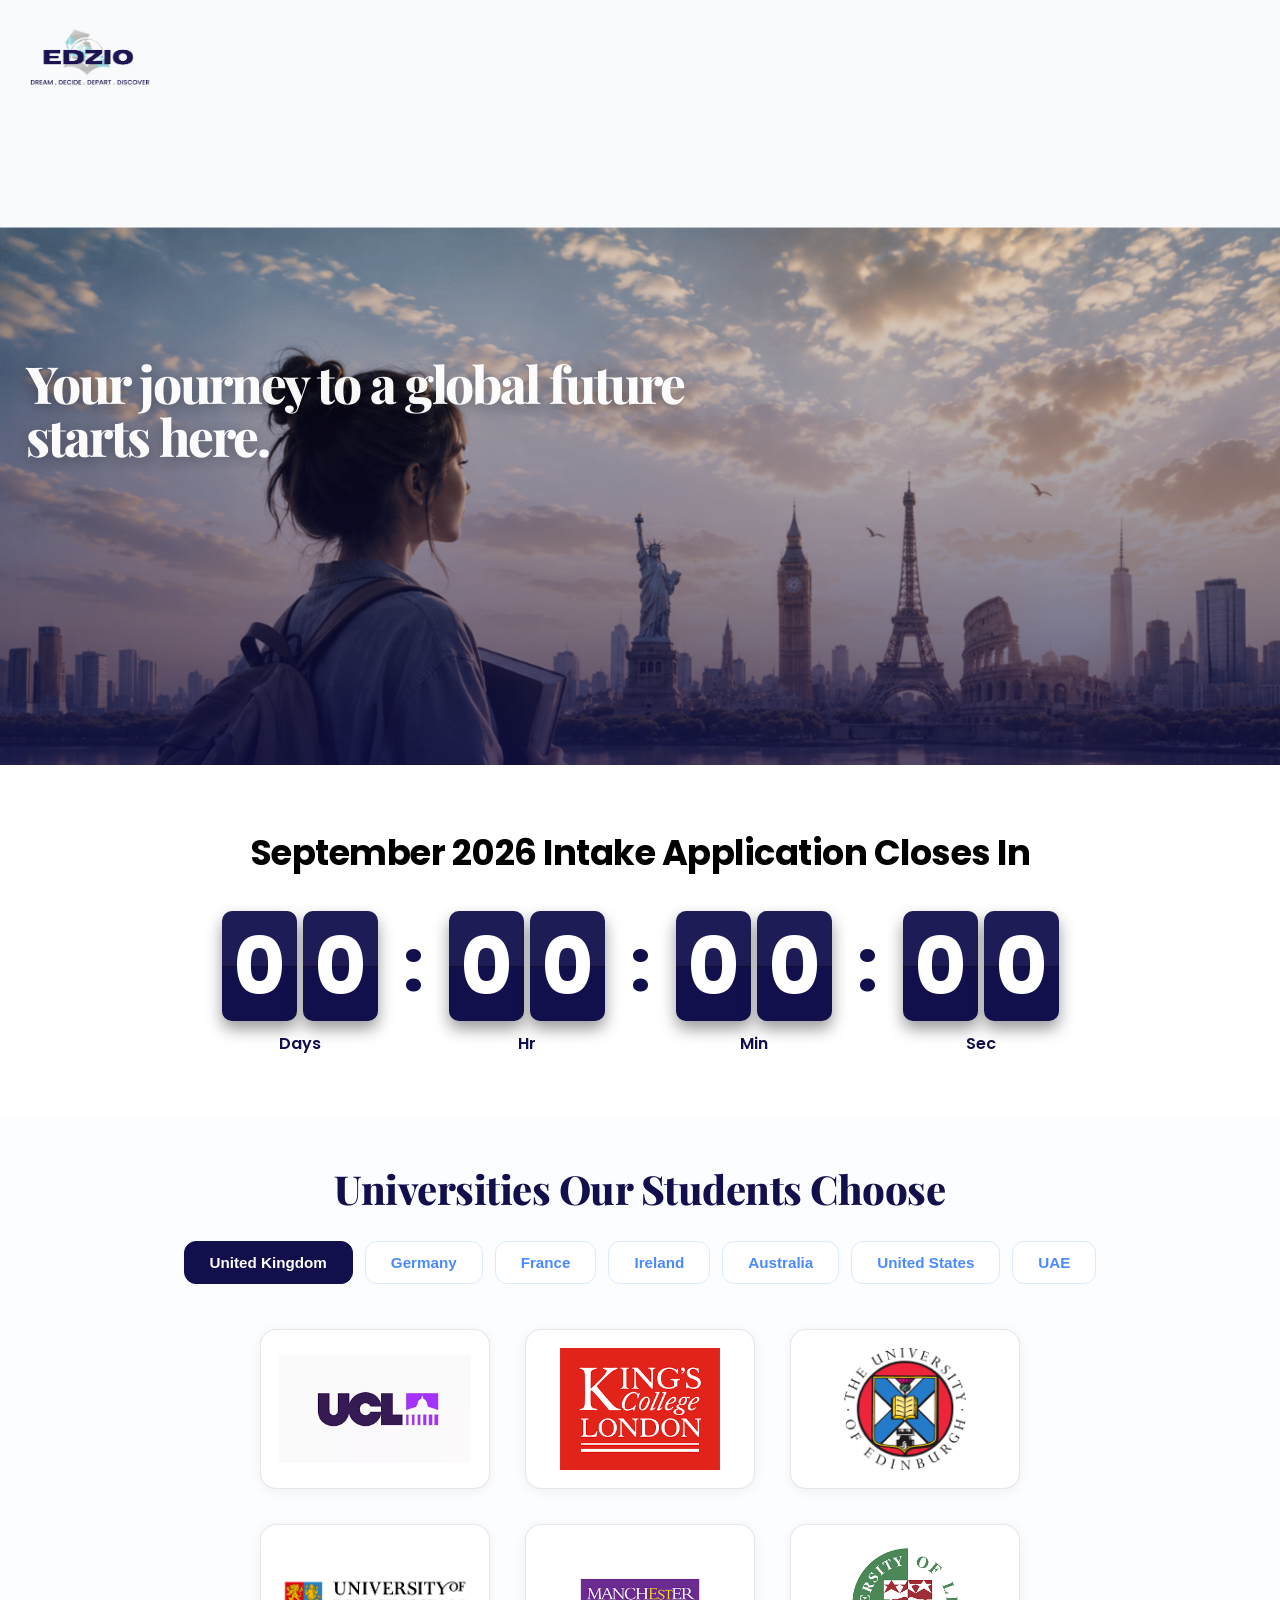
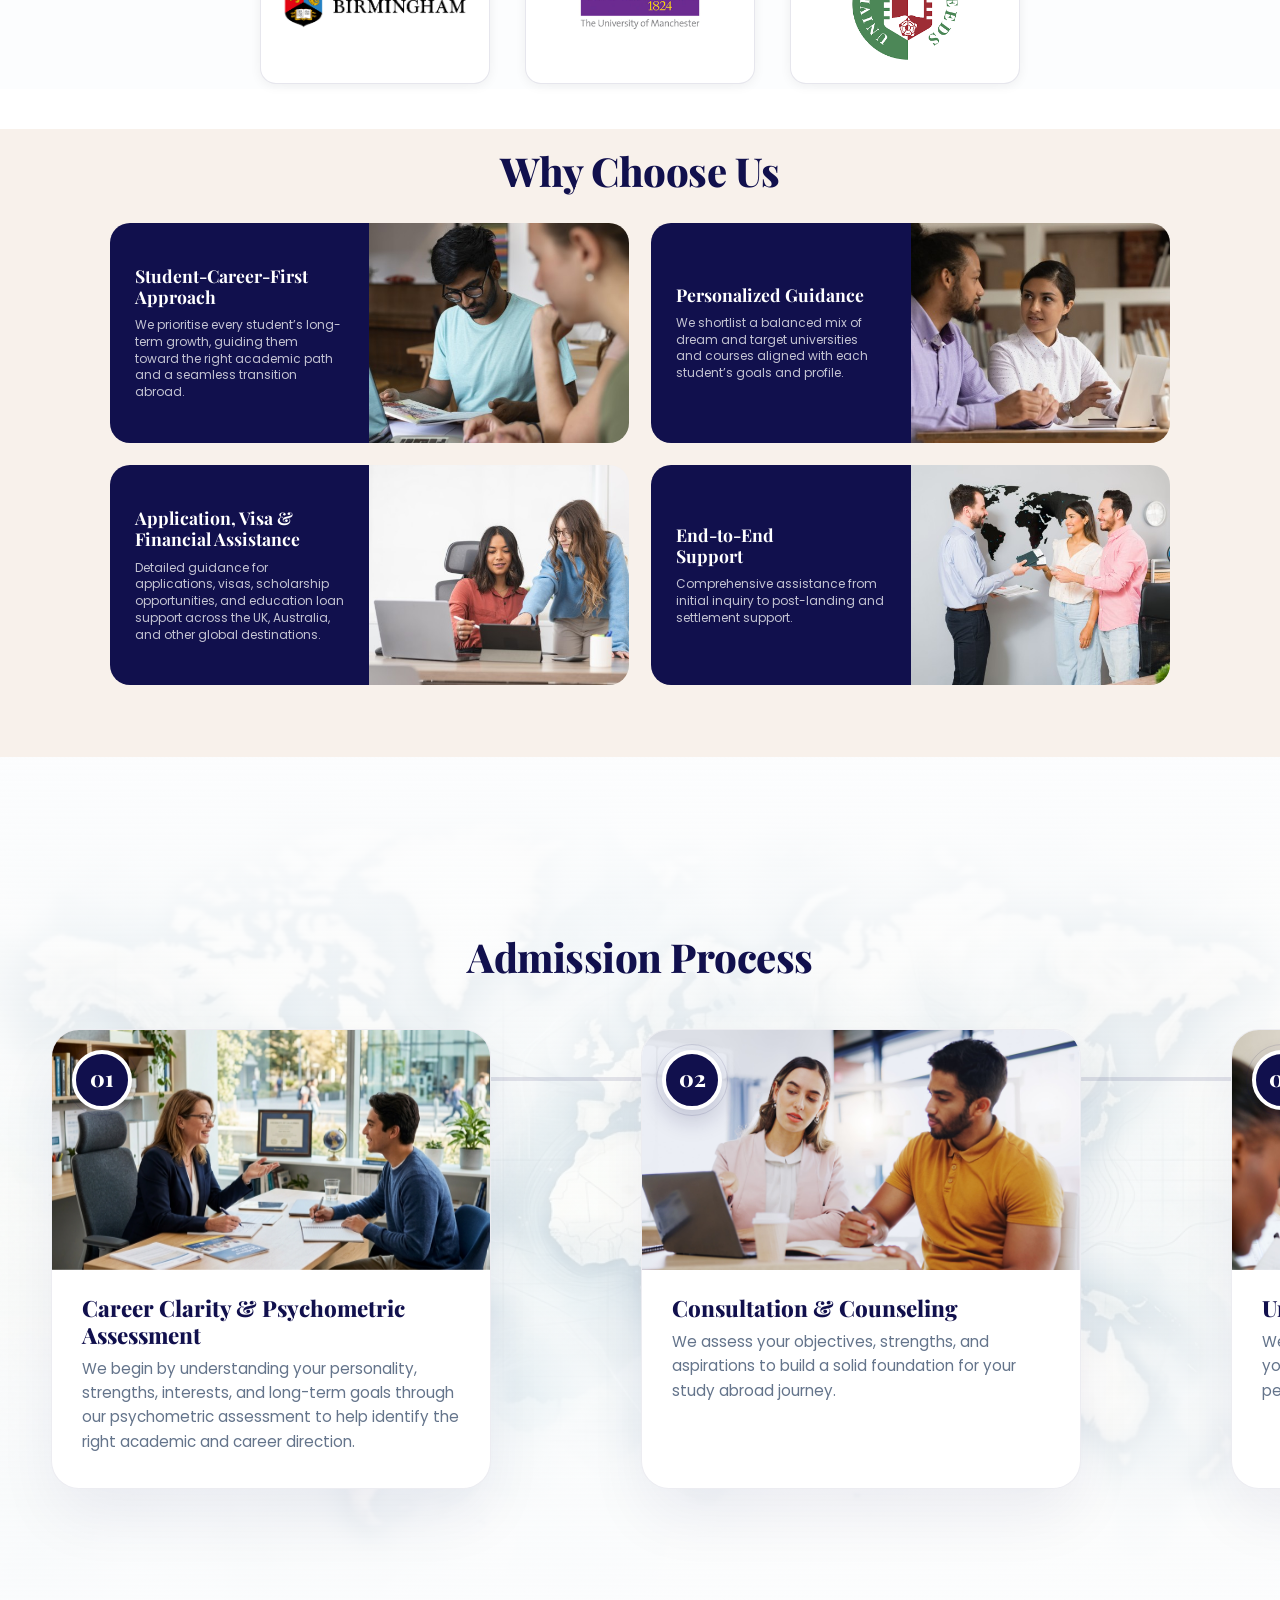
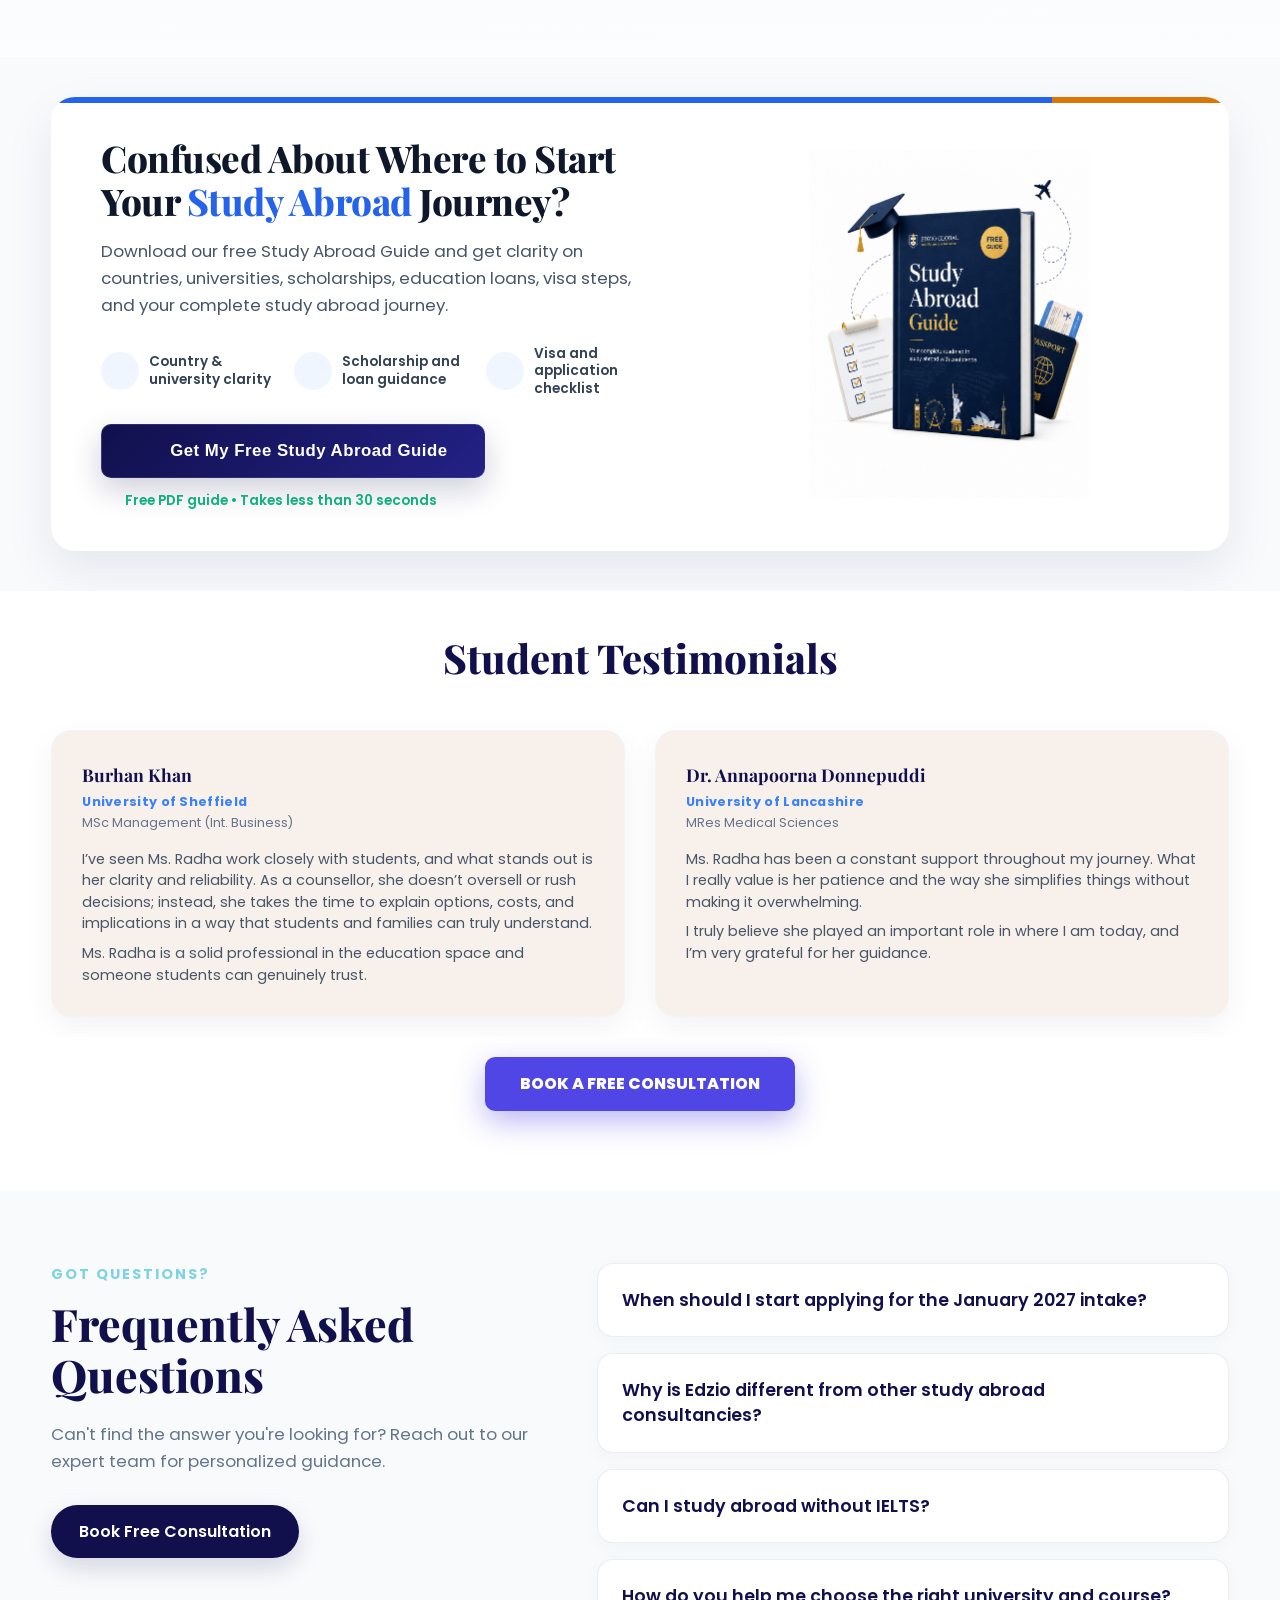
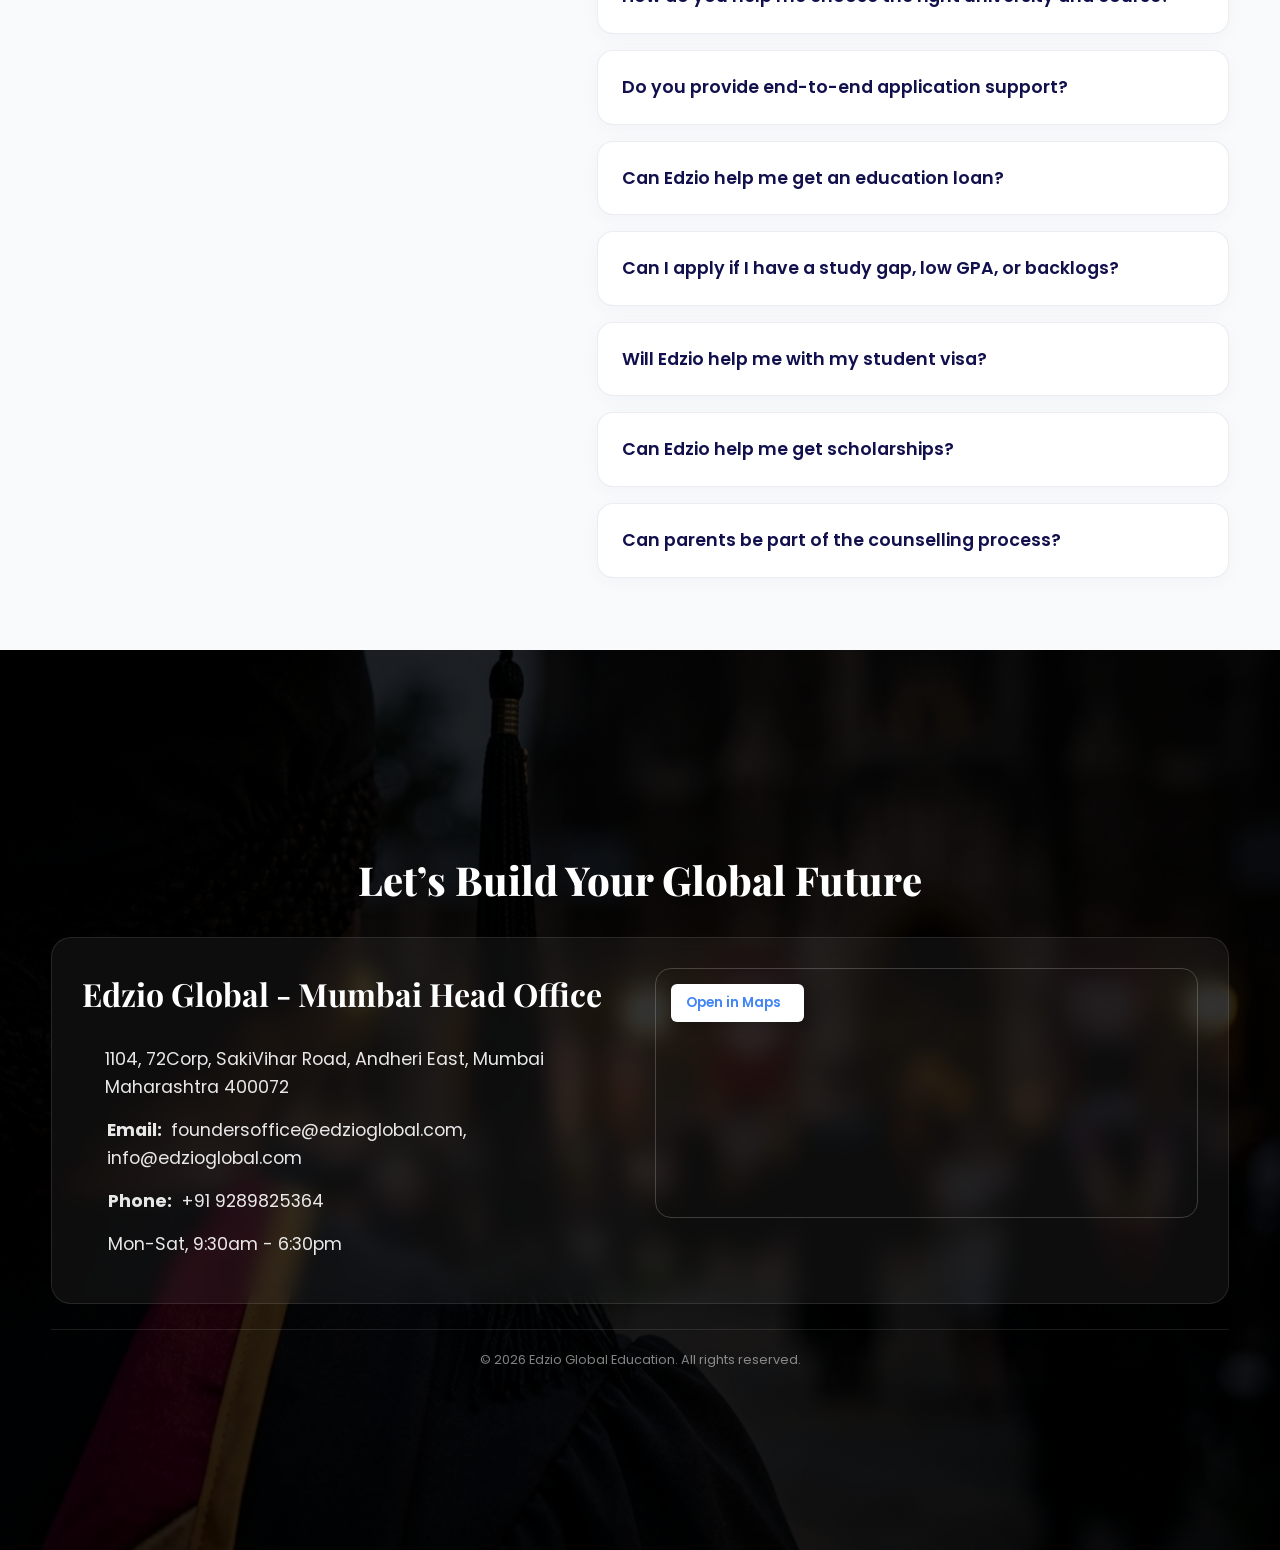
==== commit 2492cd1d: "Remove header logo block from guide section and reduce overall section height, margins, and max mock" ====
--- a/index.html
+++ b/index.html
@@ -956,6 +956,27 @@
                         
                         <p class="brochure-desc-para">Download our free Study Abroad Guide and get clarity on countries, universities, scholarships, education loans, visa steps, and your complete study abroad journey.</p>
                         
+                        <div class="brochure-features-row">
+                            <div class="brochure-feature-item">
+                                <div class="brochure-feature-icon">
+                                    <i data-lucide="globe"></i>
+                                </div>
+                                <span>Country &<br>university clarity</span>
+                            </div>
+                            <div class="brochure-feature-item">
+                                <div class="brochure-feature-icon">
+                                    <i data-lucide="graduation-cap"></i>
+                                </div>
+                                <span>Scholarship and<br>loan guidance</span>
+                            </div>
+                            <div class="brochure-feature-item">
+                                <div class="brochure-feature-icon">
+                                    <i data-lucide="file-text"></i>
+                                </div>
+                                <span>Visa and<br>application checklist</span>
+                            </div>
+                        </div>
+                        
                         <div class="brochure-action-area">
                             <button class="btn-download-brochure" id="open-brochure-modal-btn">
                                 <i data-lucide="download"></i> Get My Free Study Abroad Guide
--- a/style.css
+++ b/style.css
@@ -2889,7 +2889,7 @@
 
 /* Brochure Download Section */
 .brochure-download-section {
-    padding: 50px 0;
+    padding: 40px 0;
     background: #f8fafc;
     width: 100%;
 }
@@ -2917,15 +2917,15 @@
 }
 .brochure-layout-grid {
     display: grid;
-    grid-template-columns: 1.2fr 1fr;
-    align-items: center;
-    gap: 40px;
+    grid-template-columns: 1.25fr 1fr;
+    align-items: center;
+    gap: 30px;
 }
 .brochure-left-pane {
-    padding: 40px 40px 40px 60px;
+    padding: 40px 30px 40px 50px;
     display: flex;
     flex-direction: column;
-    gap: 15px;
+    gap: 16px;
 }
 .brochure-right-pane {
     position: relative;
@@ -2933,13 +2933,12 @@
     display: flex;
     align-items: center;
     justify-content: center;
-    padding: 30px 40px;
-    background: #f8fafc;
+    padding: 30px 50px 30px 0;
 }
 .brochure-right-pane img {
     width: 100%;
     height: auto;
-    max-height: 380px;
+    max-height: 350px;
     object-fit: contain;
 }
 
@@ -2976,7 +2975,7 @@
 /* Title & Description */
 .brochure-title-main {
     font-family: 'Playfair Display', serif !important;
-    font-size: 2.8rem !important;
+    font-size: 2.3rem !important;
     color: #0f172a !important;
     font-weight: 800;
     line-height: 1.15 !important;
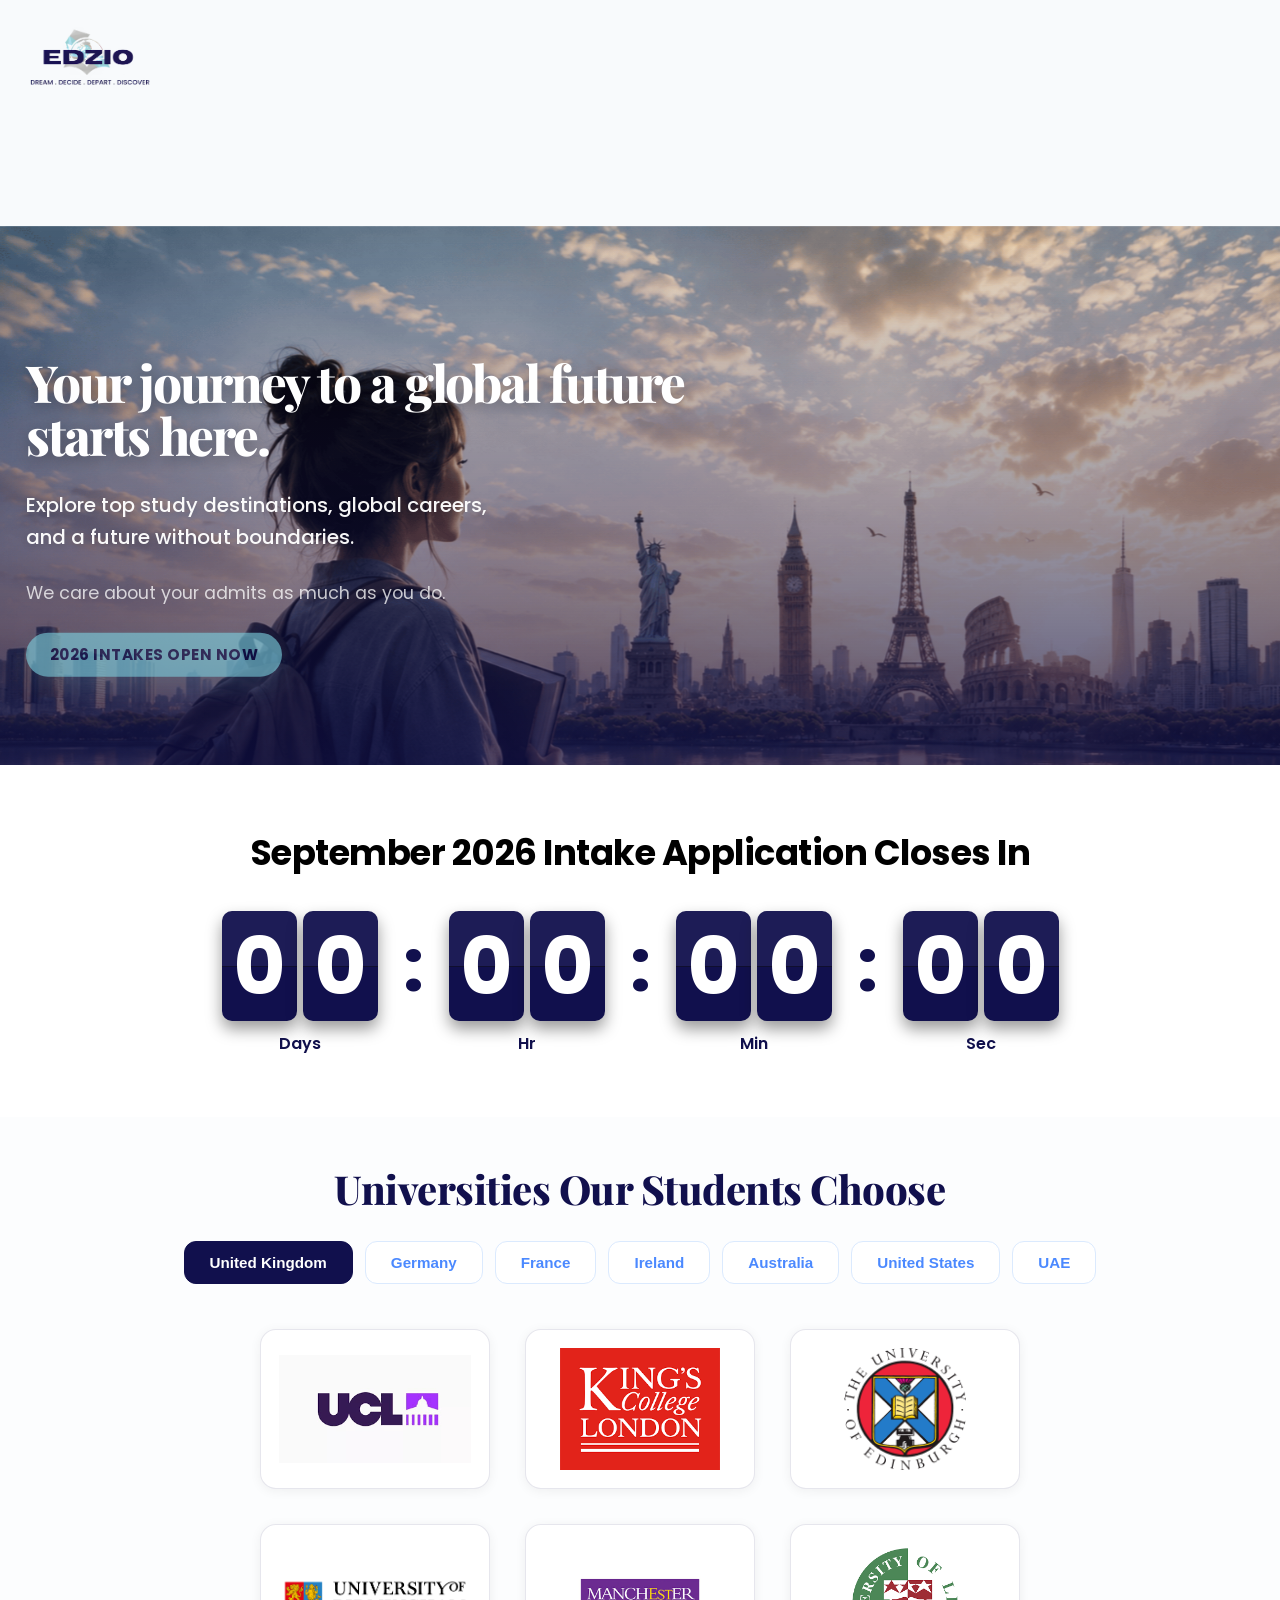
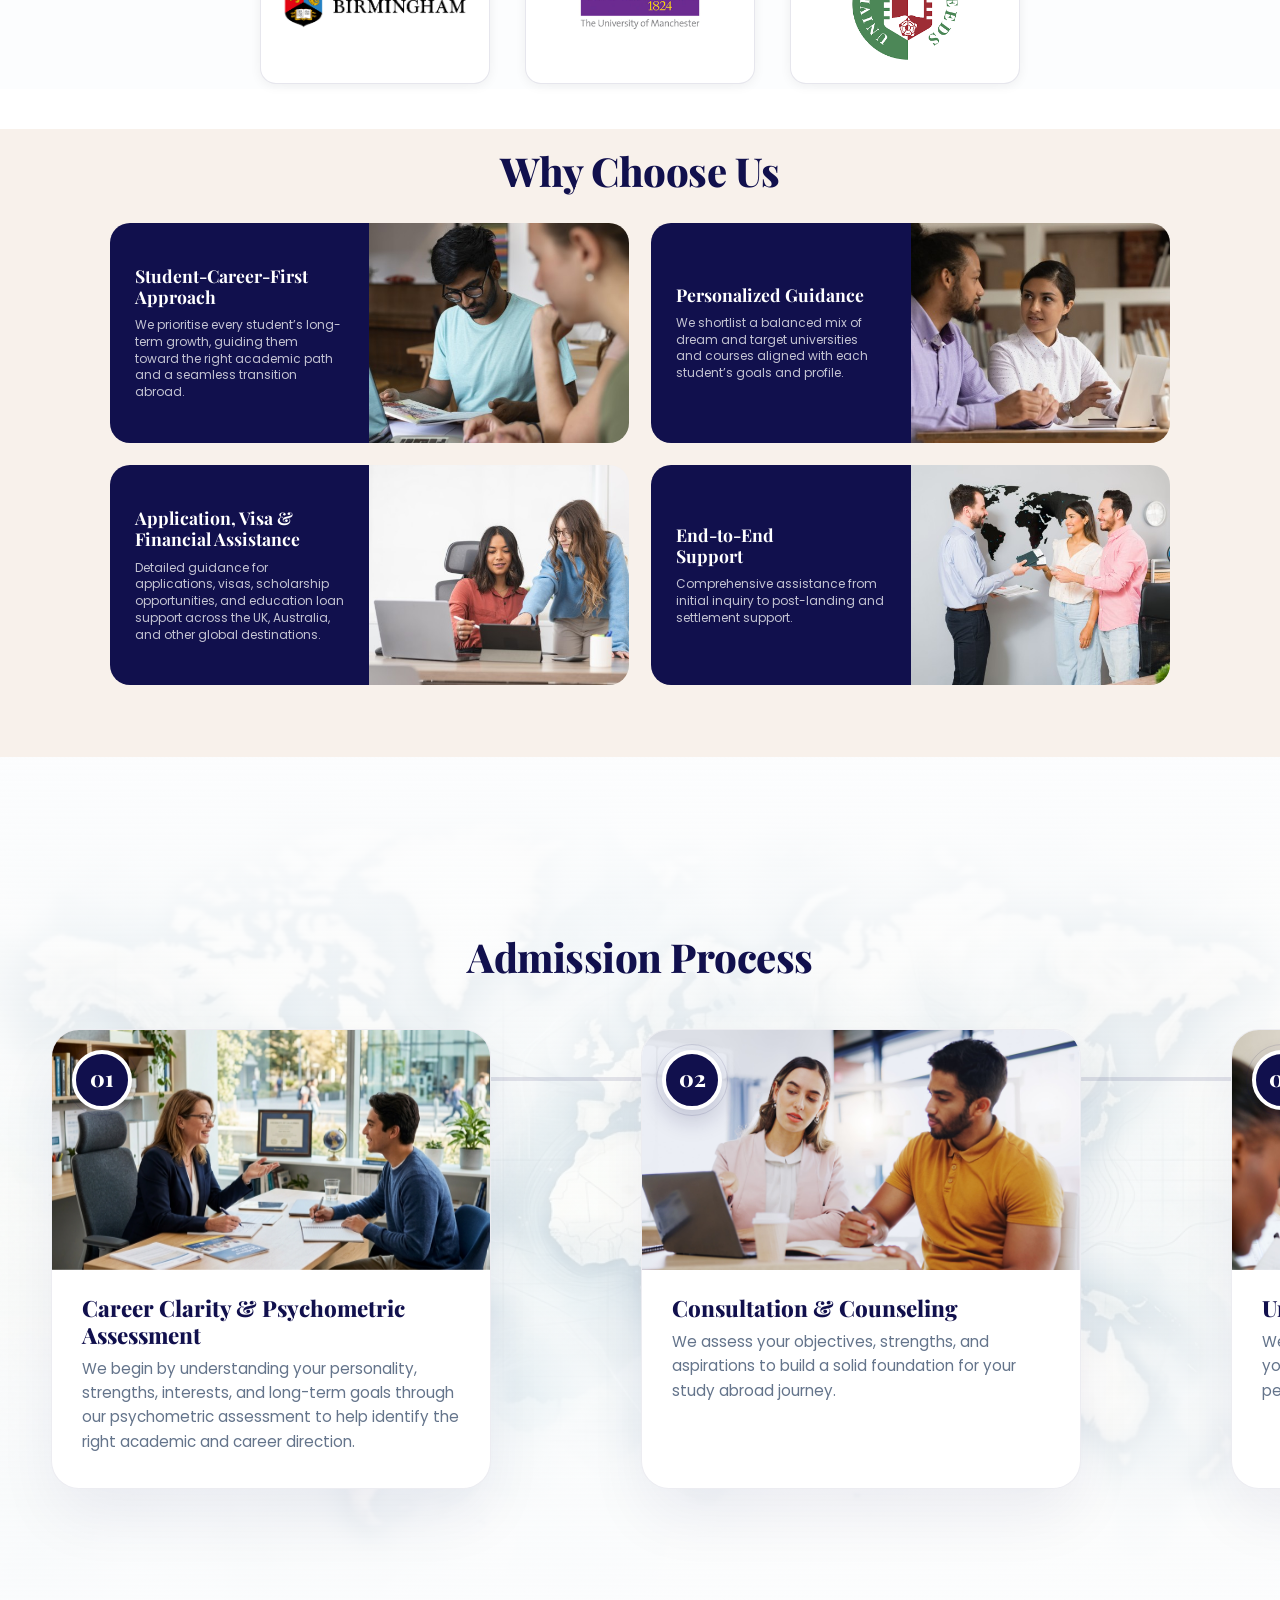
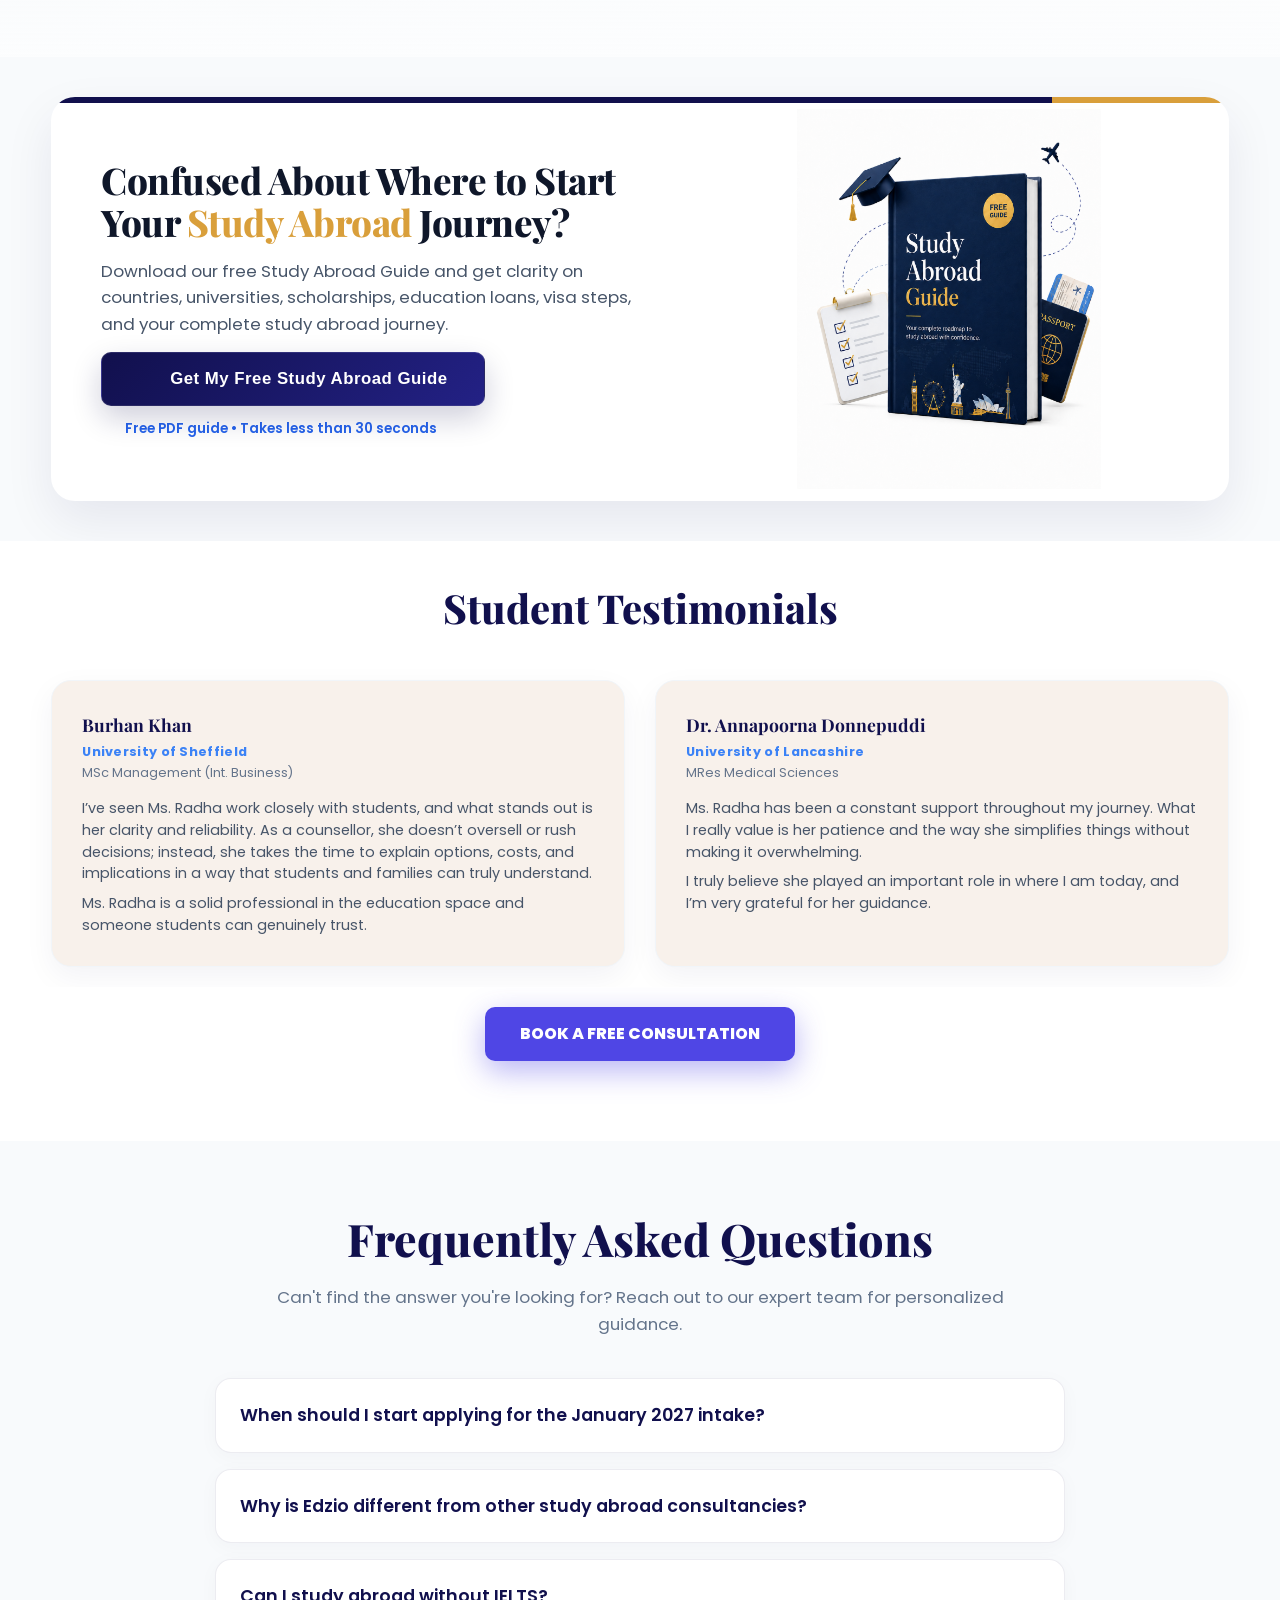
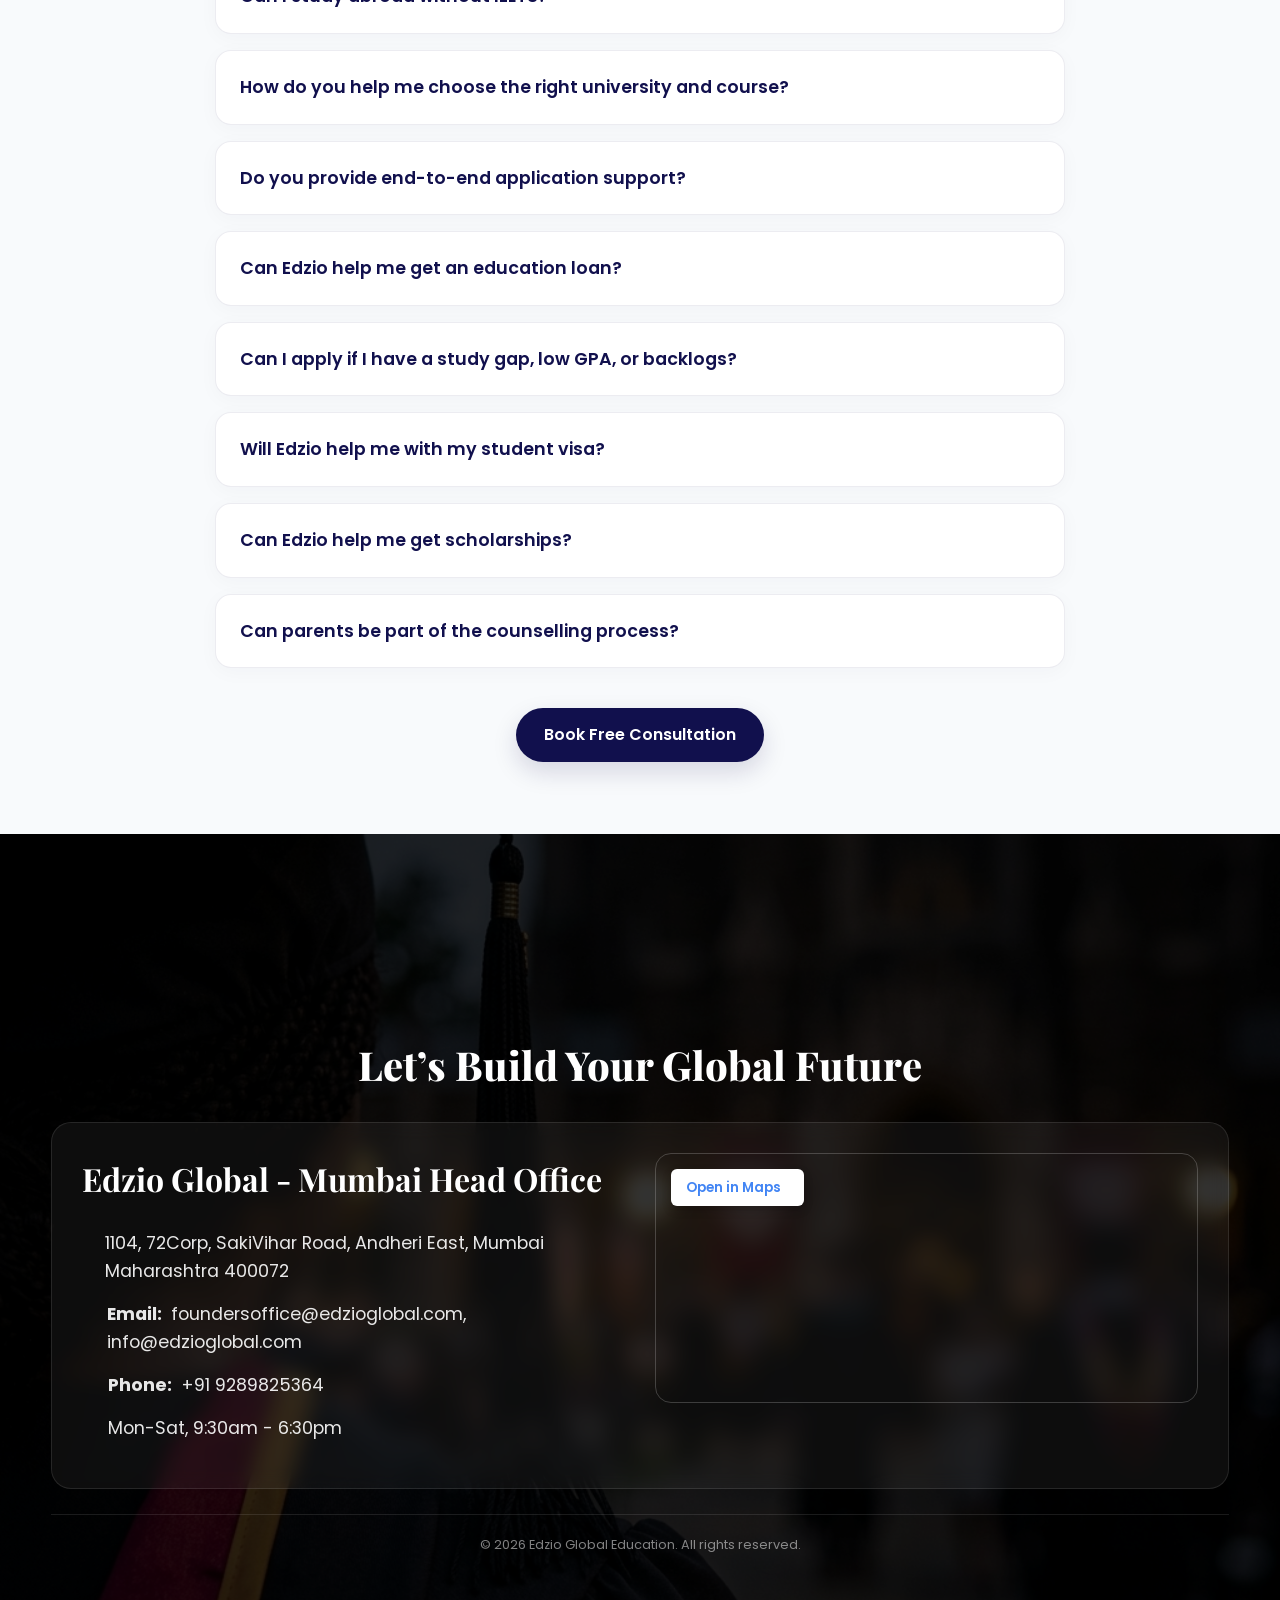
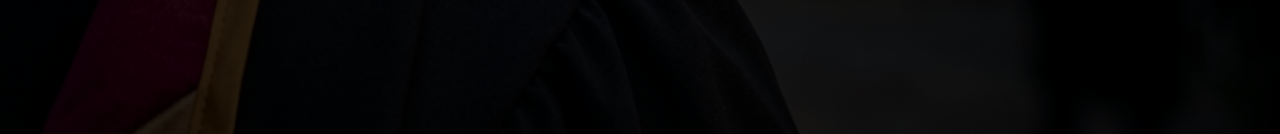
==== commit 23ec0013: "Refactor FAQ layout to centered stack, update second FAQ text, update brand gold to #d99f3b, and pol" ====
--- a/index.html
+++ b/index.html
@@ -952,30 +952,11 @@
                 <div class="brochure-layout-grid">
                     <!-- Left pane -->
                     <div class="brochure-left-pane">
-                        <h2 class="brochure-title-main">Confused About Where to Start Your <span class="highlight-blue">Study Abroad</span> Journey?</h2>
+                        <h2 class="brochure-title-main">Confused About Where to Start Your <span class="highlight-gold">Study Abroad</span> Journey?</h2>
                         
                         <p class="brochure-desc-para">Download our free Study Abroad Guide and get clarity on countries, universities, scholarships, education loans, visa steps, and your complete study abroad journey.</p>
                         
-                        <div class="brochure-features-row">
-                            <div class="brochure-feature-item">
-                                <div class="brochure-feature-icon">
-                                    <i data-lucide="globe"></i>
-                                </div>
-                                <span>Country &<br>university clarity</span>
-                            </div>
-                            <div class="brochure-feature-item">
-                                <div class="brochure-feature-icon">
-                                    <i data-lucide="graduation-cap"></i>
-                                </div>
-                                <span>Scholarship and<br>loan guidance</span>
-                            </div>
-                            <div class="brochure-feature-item">
-                                <div class="brochure-feature-icon">
-                                    <i data-lucide="file-text"></i>
-                                </div>
-                                <span>Visa and<br>application checklist</span>
-                            </div>
-                        </div>
+
                         
                         <div class="brochure-action-area">
                             <button class="btn-download-brochure" id="open-brochure-modal-btn">
@@ -1066,12 +1047,10 @@
 
         <!-- FAQ Section -->
         <section class="faq-section" id="faq">
-            <div class="section-container faq-grid-container">
-                <div class="faq-left-col">
-                    <span class="faq-subtitle">Got Questions?</span>
+            <div class="section-container">
+                <div class="faq-header-centered">
                     <h2 class="faq-title">Frequently Asked Questions</h2>
                     <p class="faq-desc">Can't find the answer you're looking for? Reach out to our expert team for personalized guidance.</p>
-                    <a href="#hero-form-section" class="faq-cta-btn" onclick="scrollToForm(event)">Book Free Consultation</a>
                 </div>
                 <div class="faq-accordion">
                     <div class="faq-item">
@@ -1092,7 +1071,7 @@
                         </button>
                         <div class="faq-answer">
                             <div class="faq-answer-inner">
-                                <p>Edzio follows a career-first approach. Instead of recommending popular universities, we begin by understanding who you are, what career you want to build (in what industry and where you work in the future), and then align the right country, course, and university with those goals.</p>
+                                <p>Edzio follows a career-first approach. Instead of simply recommending popular universities, we first understand who you are, the industry you want to work in, and the future role you want to build towards. We then help you choose the right country, course, and university that aligns with your long-term career goals.</p>
                             </div>
                         </div>
                     </div>
@@ -1184,6 +1163,9 @@
                             </div>
                         </div>
                     </div>
+                </div>
+                <div class="faq-bottom-cta">
+                    <a href="#hero-form-section" class="faq-cta-btn" onclick="scrollToForm(event)">Book Free Consultation</a>
                 </div>
             </div>
         </section>
--- a/style.css
+++ b/style.css
@@ -2518,15 +2518,10 @@
     padding: var(--section-padding) 0;
     background-color: #f8fafc;
 }
-.faq-grid-container {
-    display: grid;
-    grid-template-columns: 1fr 1.3fr;
-    gap: 60px;
-    align-items: start;
-}
-.faq-left-col {
-    position: sticky;
-    top: 140px;
+.faq-header-centered {
+    text-align: center;
+    max-width: 800px;
+    margin: 0 auto 40px;
 }
 .faq-subtitle {
     display: block;
@@ -2572,6 +2567,12 @@
     flex-direction: column;
     gap: 16px;
     width: 100%;
+    max-width: 850px;
+    margin: 0 auto;
+}
+.faq-bottom-cta {
+    text-align: center;
+    margin-top: 40px;
 }
 .faq-item {
     background: #ffffff;
@@ -2822,7 +2823,7 @@
 }
 .card-icon-wrapper.merit-based {
     background: rgba(245, 158, 11, 0.12);
-    color: #d97706;
+    color: #d99f3b;
 }
 .card-icon-wrapper.guidance {
     background: rgba(16, 185, 129, 0.12);
@@ -2912,7 +2913,7 @@
     left: 0;
     width: 100%;
     height: 6px;
-    background: linear-gradient(90deg, #2563eb 0%, #2563eb 85%, #d97706 85%, #d97706 100%);
+    background: linear-gradient(90deg, #11104d 0%, #11104d 85%, #d99f3b 85%, #d99f3b 100%);
     z-index: 10;
 }
 .brochure-layout-grid {
@@ -2922,10 +2923,10 @@
     gap: 30px;
 }
 .brochure-left-pane {
-    padding: 40px 30px 40px 50px;
+    padding: 16px 30px 16px 50px;
     display: flex;
     flex-direction: column;
-    gap: 16px;
+    gap: 14px;
 }
 .brochure-right-pane {
     position: relative;
@@ -2933,12 +2934,12 @@
     display: flex;
     align-items: center;
     justify-content: center;
-    padding: 30px 50px 30px 0;
+    padding: 12px 50px 12px 0;
 }
 .brochure-right-pane img {
     width: 100%;
     height: auto;
-    max-height: 350px;
+    max-height: 380px;
     object-fit: contain;
 }
 
@@ -2969,7 +2970,7 @@
     font-family: 'Poppins', sans-serif;
     font-size: 0.72rem;
     font-weight: 500;
-    color: #d97706;
+    color: #d99f3b;
 }
 
 /* Title & Description */
@@ -2983,8 +2984,8 @@
     margin: 0;
     text-align: left !important;
 }
-.brochure-title-main .highlight-blue {
-    color: #2563eb;
+.brochure-title-main .highlight-gold {
+    color: #d99f3b;
 }
 .brochure-desc-para {
     color: #475569;
@@ -2998,19 +2999,20 @@
 /* Features flex row */
 .brochure-features-row {
     display: flex;
-    gap: 20px;
-    flex-wrap: wrap;
+    gap: 15px;
+    flex-wrap: nowrap;
     margin: 10px 0;
 }
 .brochure-feature-item {
     display: flex;
     align-items: center;
-    gap: 10px;
-    flex: 1 1 160px;
+    gap: 8px;
+    flex: 1 1 0%;
+    min-width: 0;
 }
 .brochure-feature-icon {
-    width: 38px;
-    height: 38px;
+    width: 32px;
+    height: 32px;
     background: #eff6ff;
     border-radius: 50%;
     display: flex;
@@ -3020,14 +3022,14 @@
     flex-shrink: 0;
 }
 .brochure-feature-icon i {
-    width: 18px;
-    height: 18px;
+    width: 15px;
+    height: 15px;
 }
 .brochure-feature-item span {
-    font-size: 0.85rem;
+    font-size: 0.78rem;
     font-weight: 600;
     color: #334155;
-    line-height: 1.3;
+    line-height: 1.25;
 }
 
 /* Action button area */
@@ -3041,7 +3043,7 @@
     display: flex;
     align-items: center;
     gap: 8px;
-    color: #10b981;
+    color: #2563eb;
     font-size: 0.85rem;
     font-weight: 600;
 }
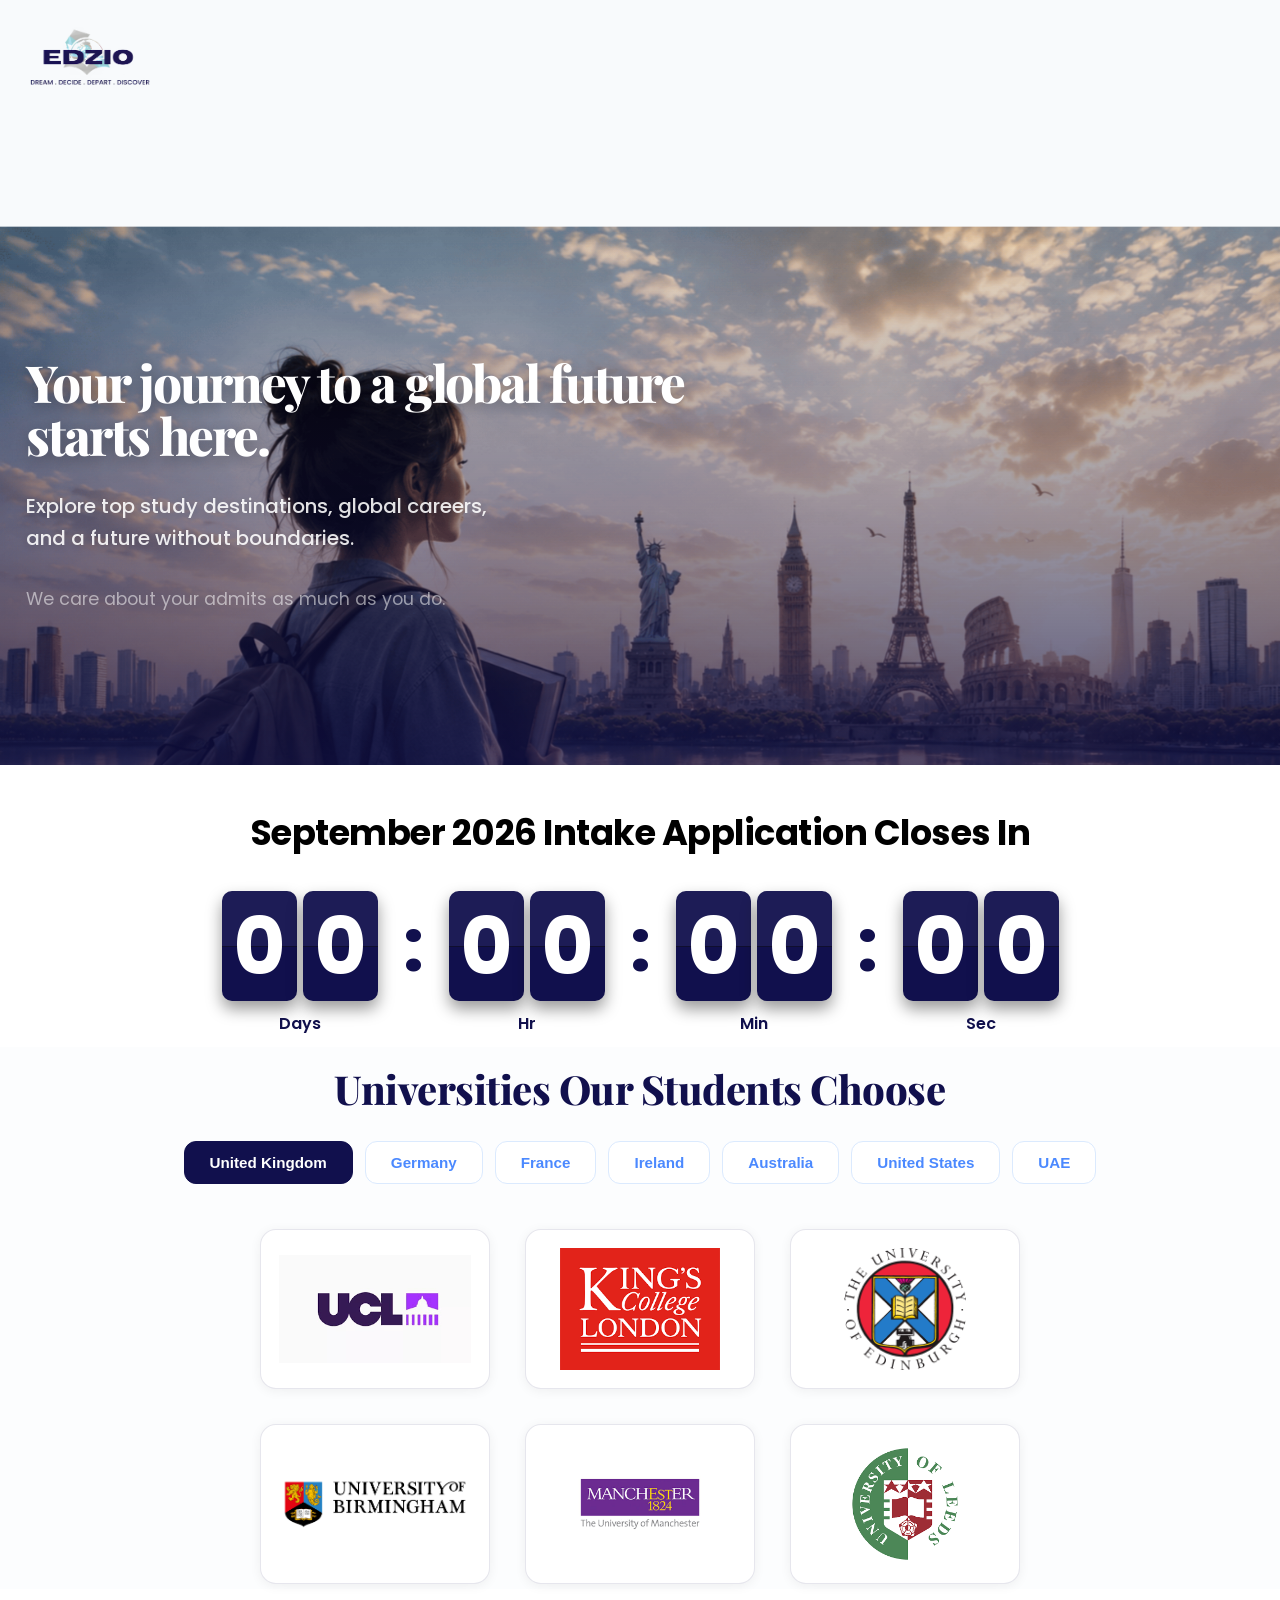
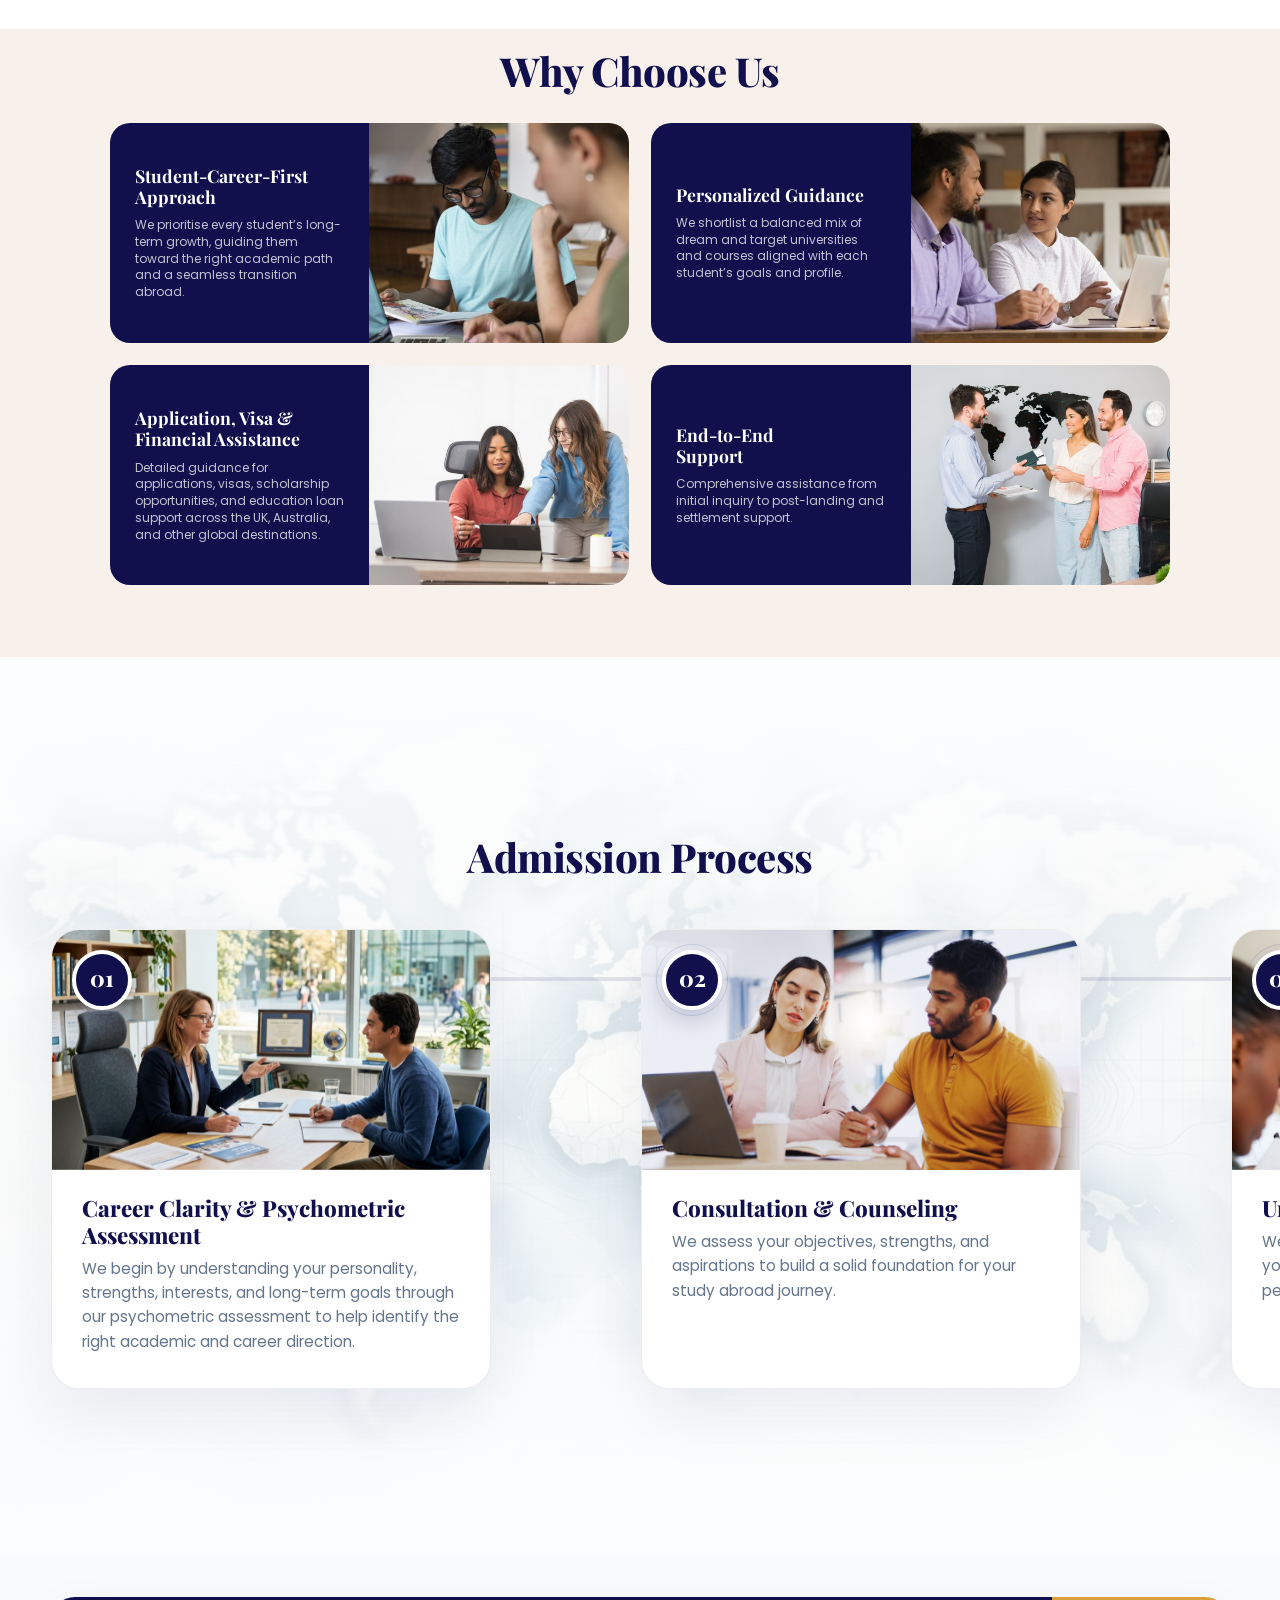
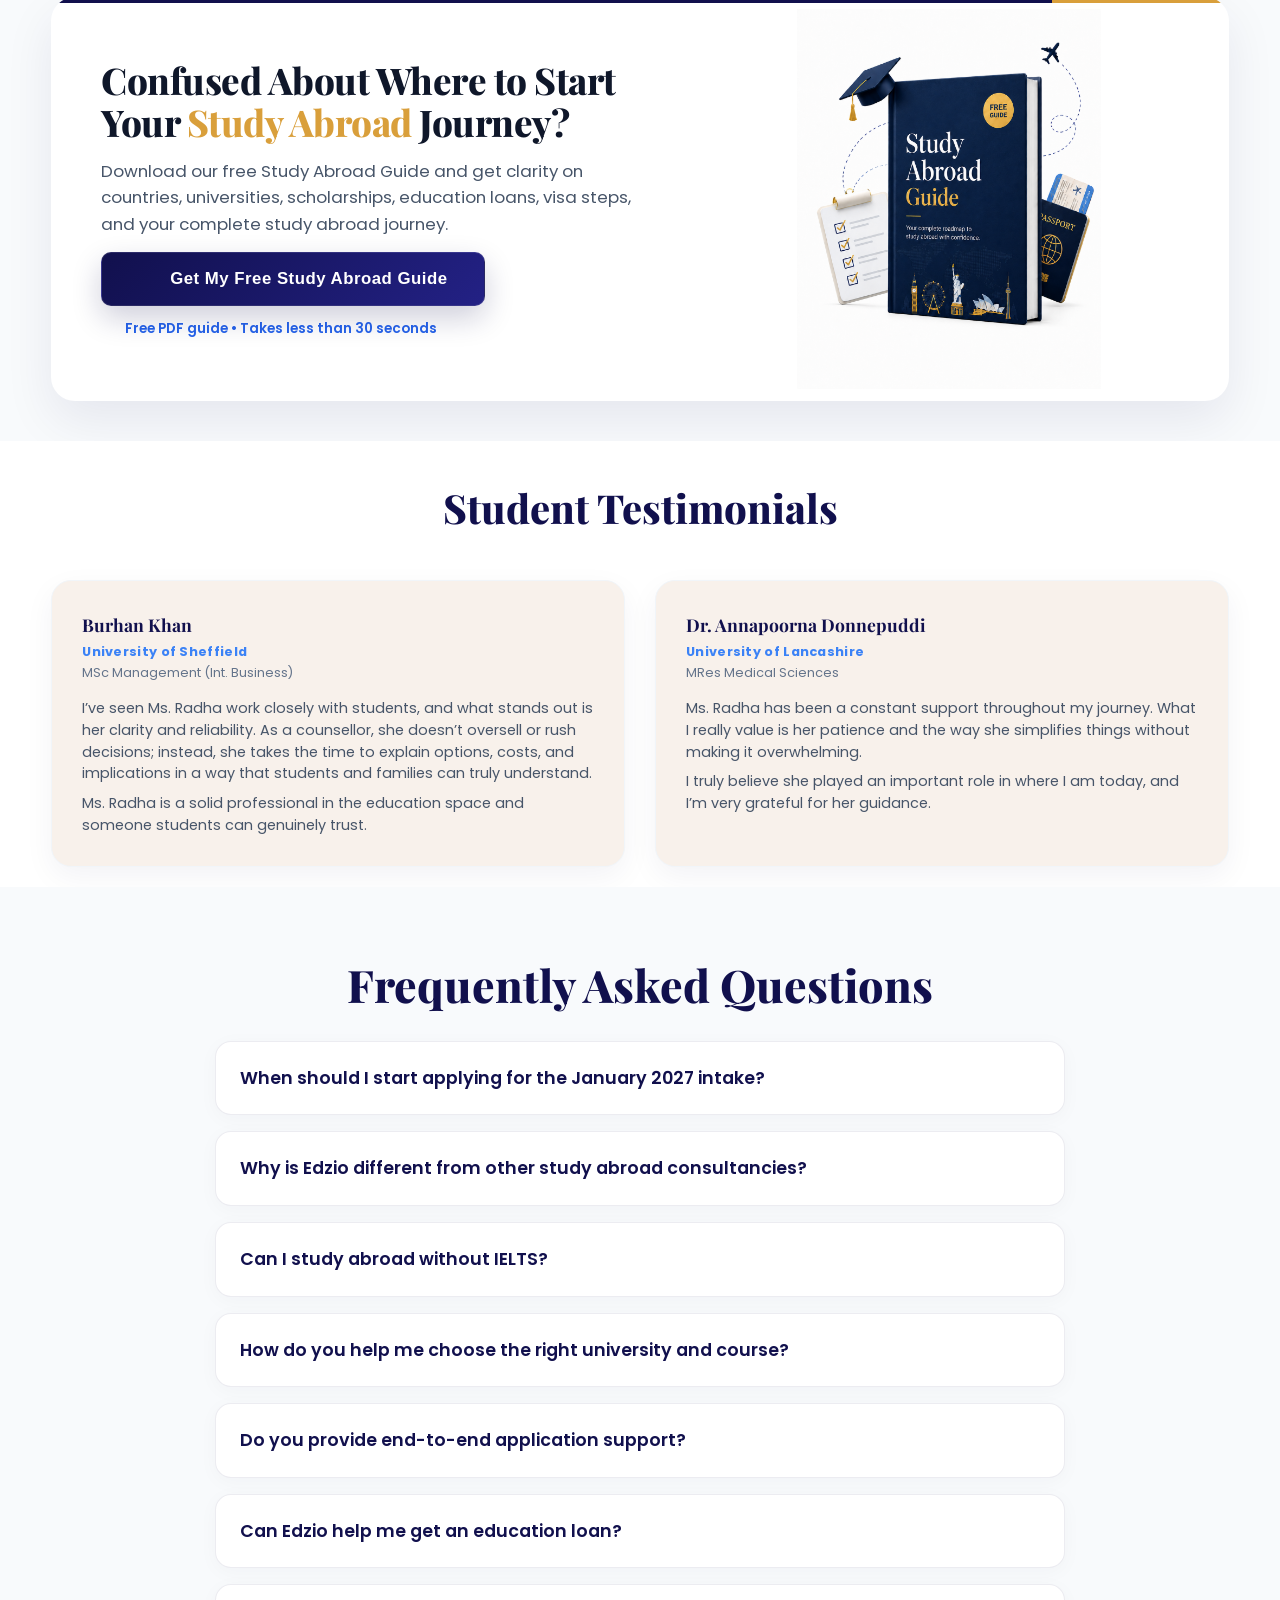
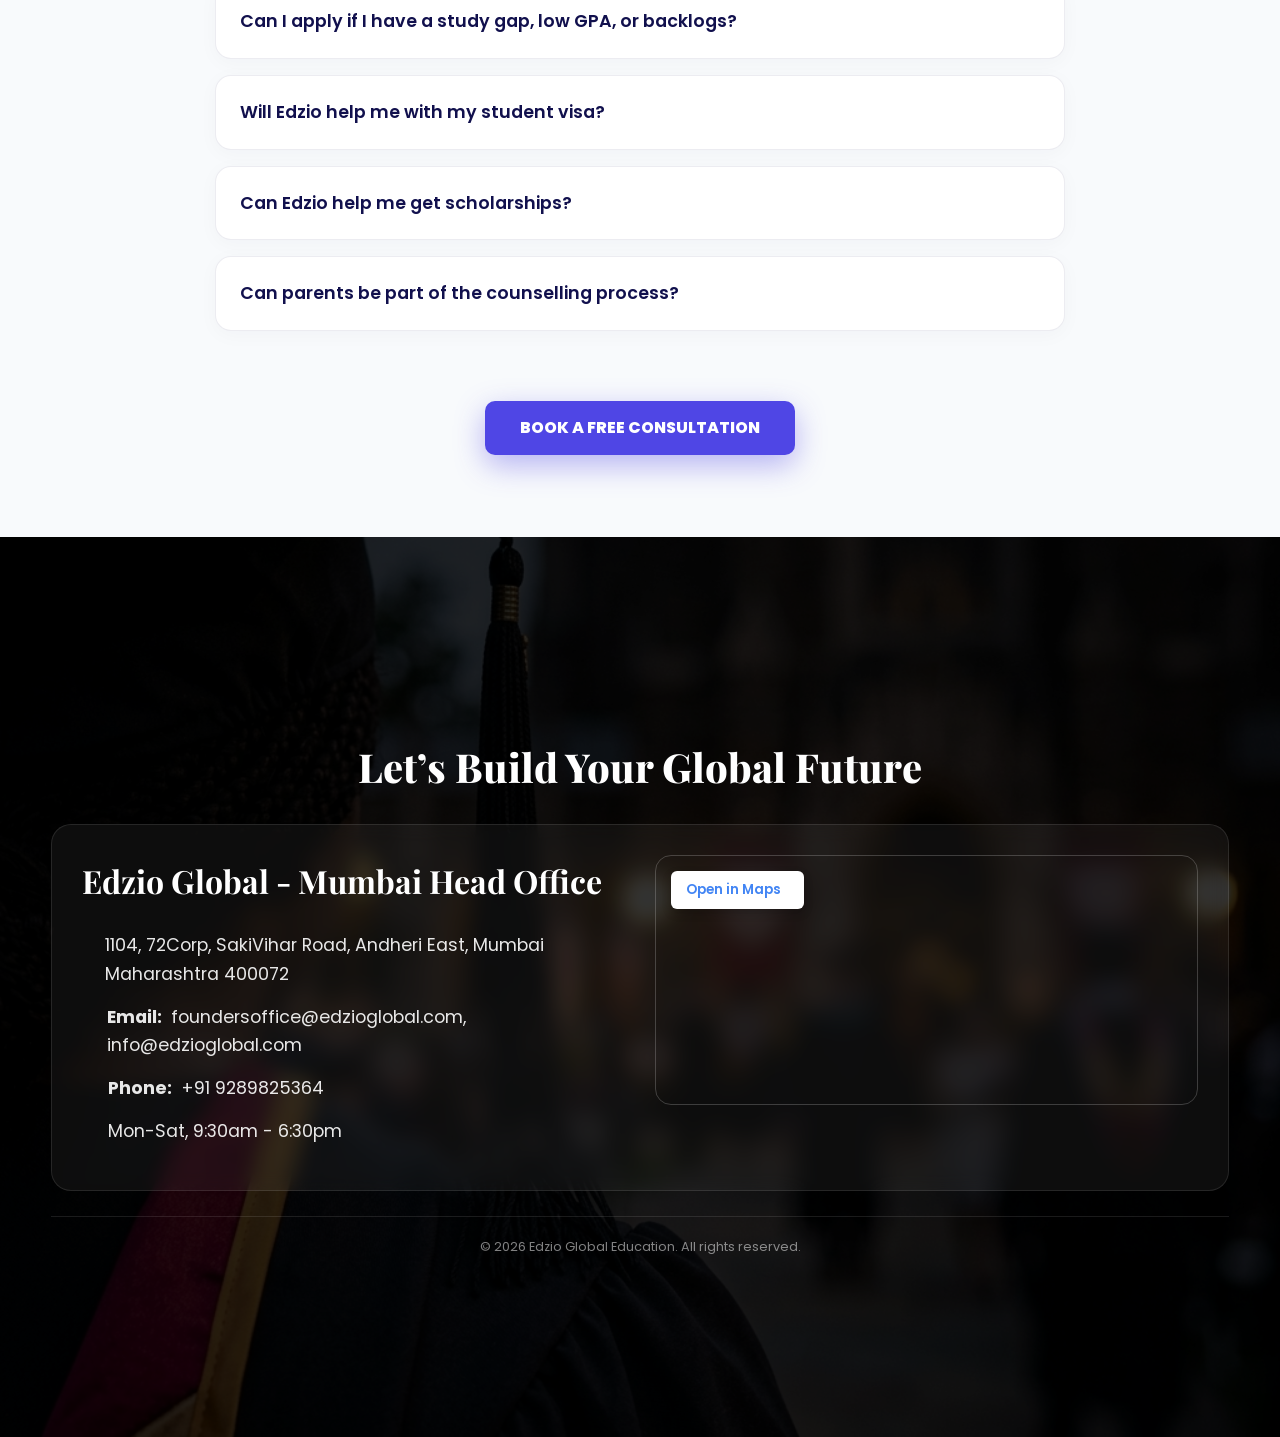
==== commit ea0644e2: "Update PDF filename, brochure form submit email recipient, move testimonials CTA below FAQ, and tigh" ====
--- a/index.html
+++ b/index.html
@@ -1037,20 +1037,13 @@
 
         <!-- Testimonial Slider Section -->
 
-        <!-- CTA Section -->
-        <section class="cta-section" style="text-align: center; padding: 20px 0 60px 0;">
-            <div class="footer-cta-box">
-                <a href="#hero-form-section" class="btn-footer-cta" onclick="scrollToForm(event)">BOOK A FREE
-                    CONSULTATION</a>
-            </div>
-        </section>
+
 
         <!-- FAQ Section -->
         <section class="faq-section" id="faq">
             <div class="section-container">
-                <div class="faq-header-centered">
+                <div class="faq-header-centered" style="margin-bottom: 30px;">
                     <h2 class="faq-title">Frequently Asked Questions</h2>
-                    <p class="faq-desc">Can't find the answer you're looking for? Reach out to our expert team for personalized guidance.</p>
                 </div>
                 <div class="faq-accordion">
                     <div class="faq-item">
@@ -1164,8 +1157,8 @@
                         </div>
                     </div>
                 </div>
-                <div class="faq-bottom-cta">
-                    <a href="#hero-form-section" class="faq-cta-btn" onclick="scrollToForm(event)">Book Free Consultation</a>
+                <div class="faq-bottom-cta" style="text-align: center; padding: 30px 0 10px 0;">
+                    <a href="#hero-form-section" class="btn-footer-cta" onclick="scrollToForm(event)">BOOK A FREE CONSULTATION</a>
                 </div>
             </div>
         </section>
--- a/style.css
+++ b/style.css
@@ -674,7 +674,7 @@
 
 /* University Filter Section Styles */
 .university-filter {
-    padding: 50px 10% 0;
+    padding: 20px 10% 0;
     /* Reduced top padding from 80px */
     background: #fcfdfe;
 }
@@ -2370,7 +2370,7 @@
 /* ─── Countdown Timer Section ─── */
 .countdown-section {
     background-color: #ffffff; /* White background as requested */
-    padding: 60px 20px;
+    padding: 40px 20px 10px 20px;
     text-align: center;
     width: 100%;
     display: flex;
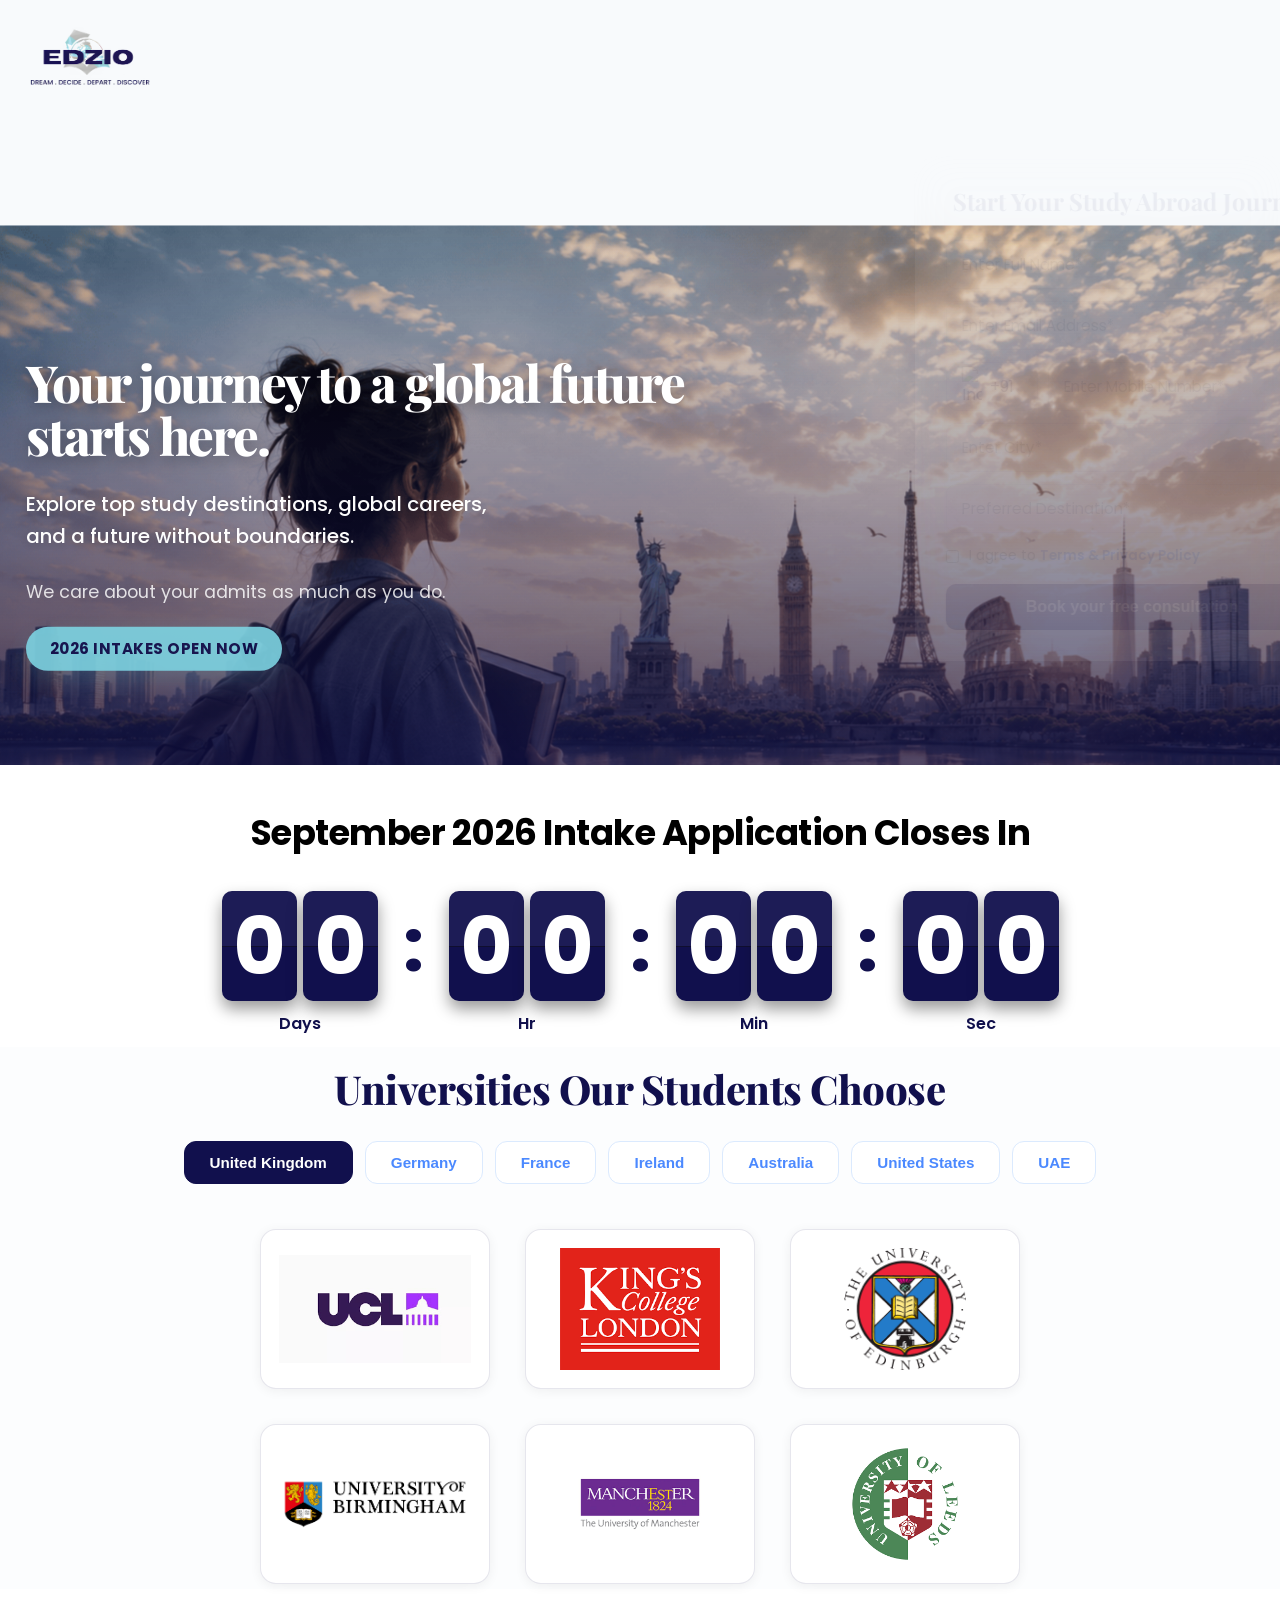
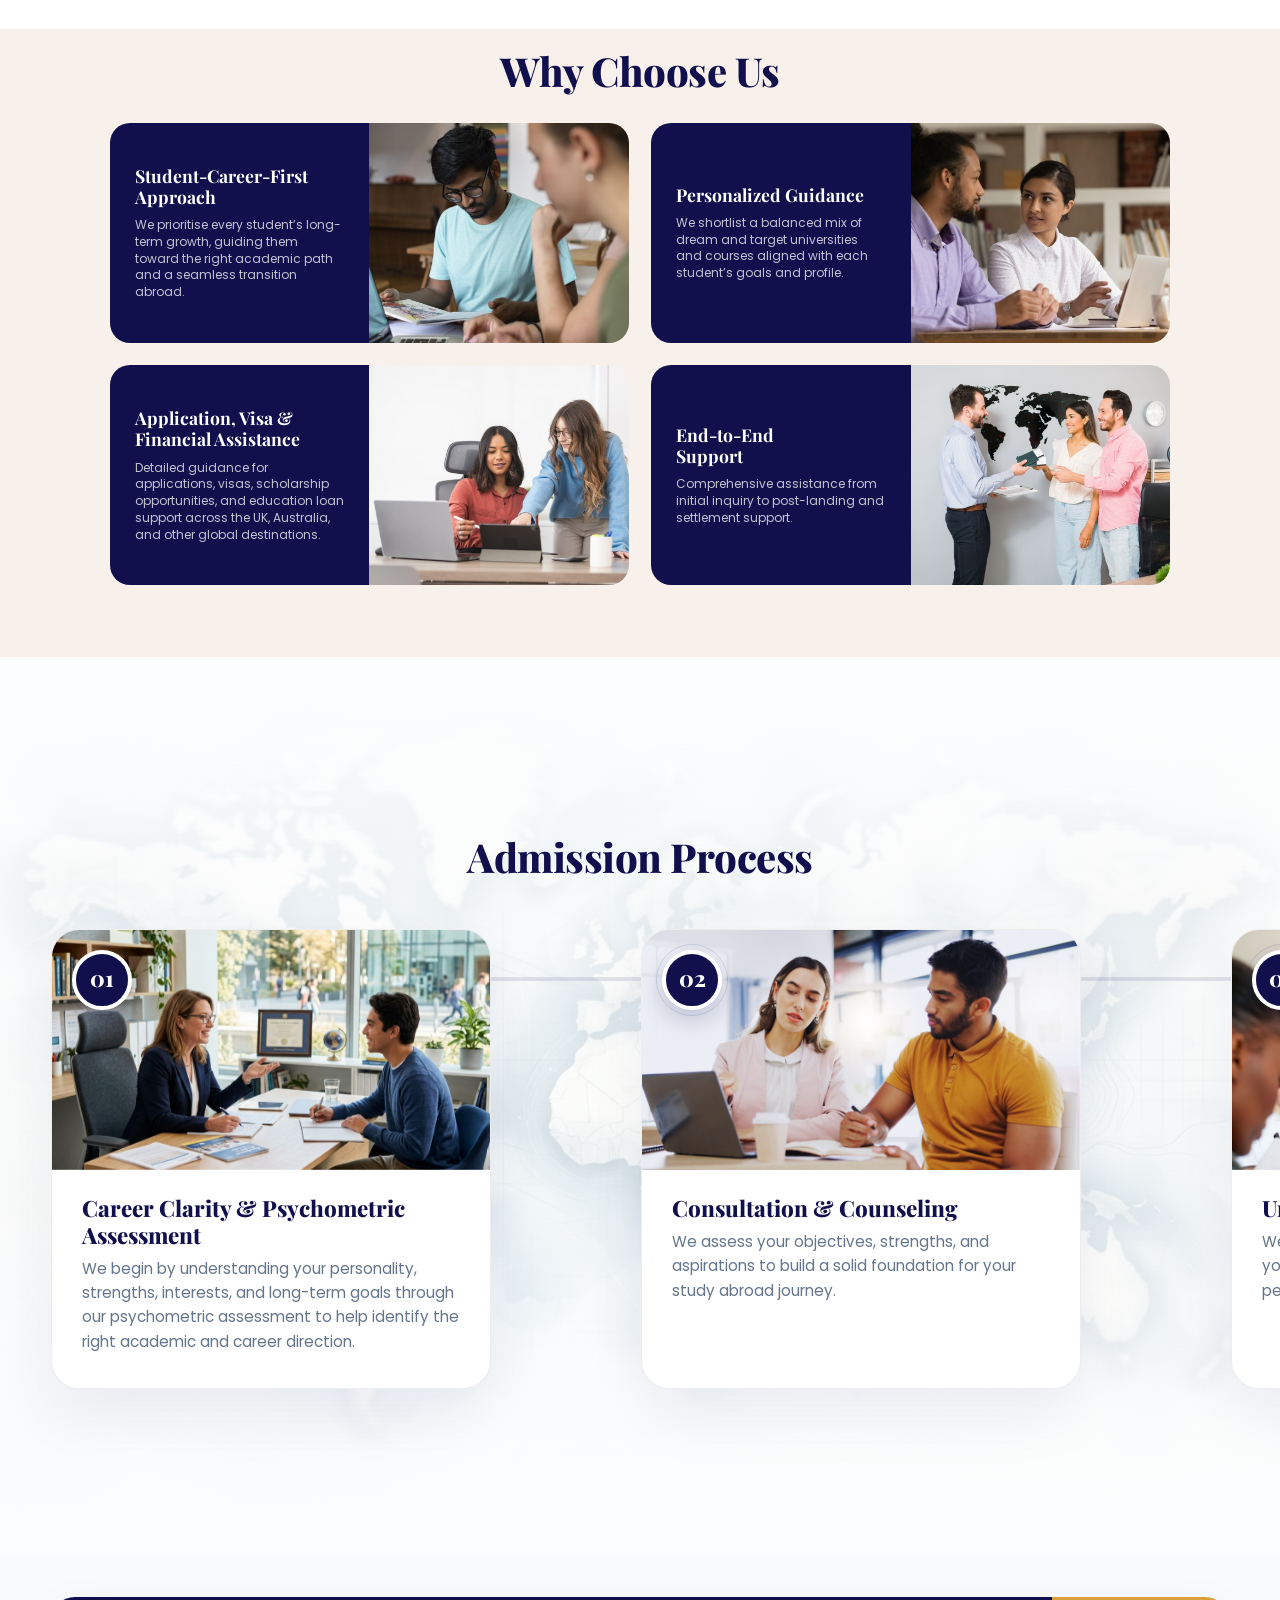
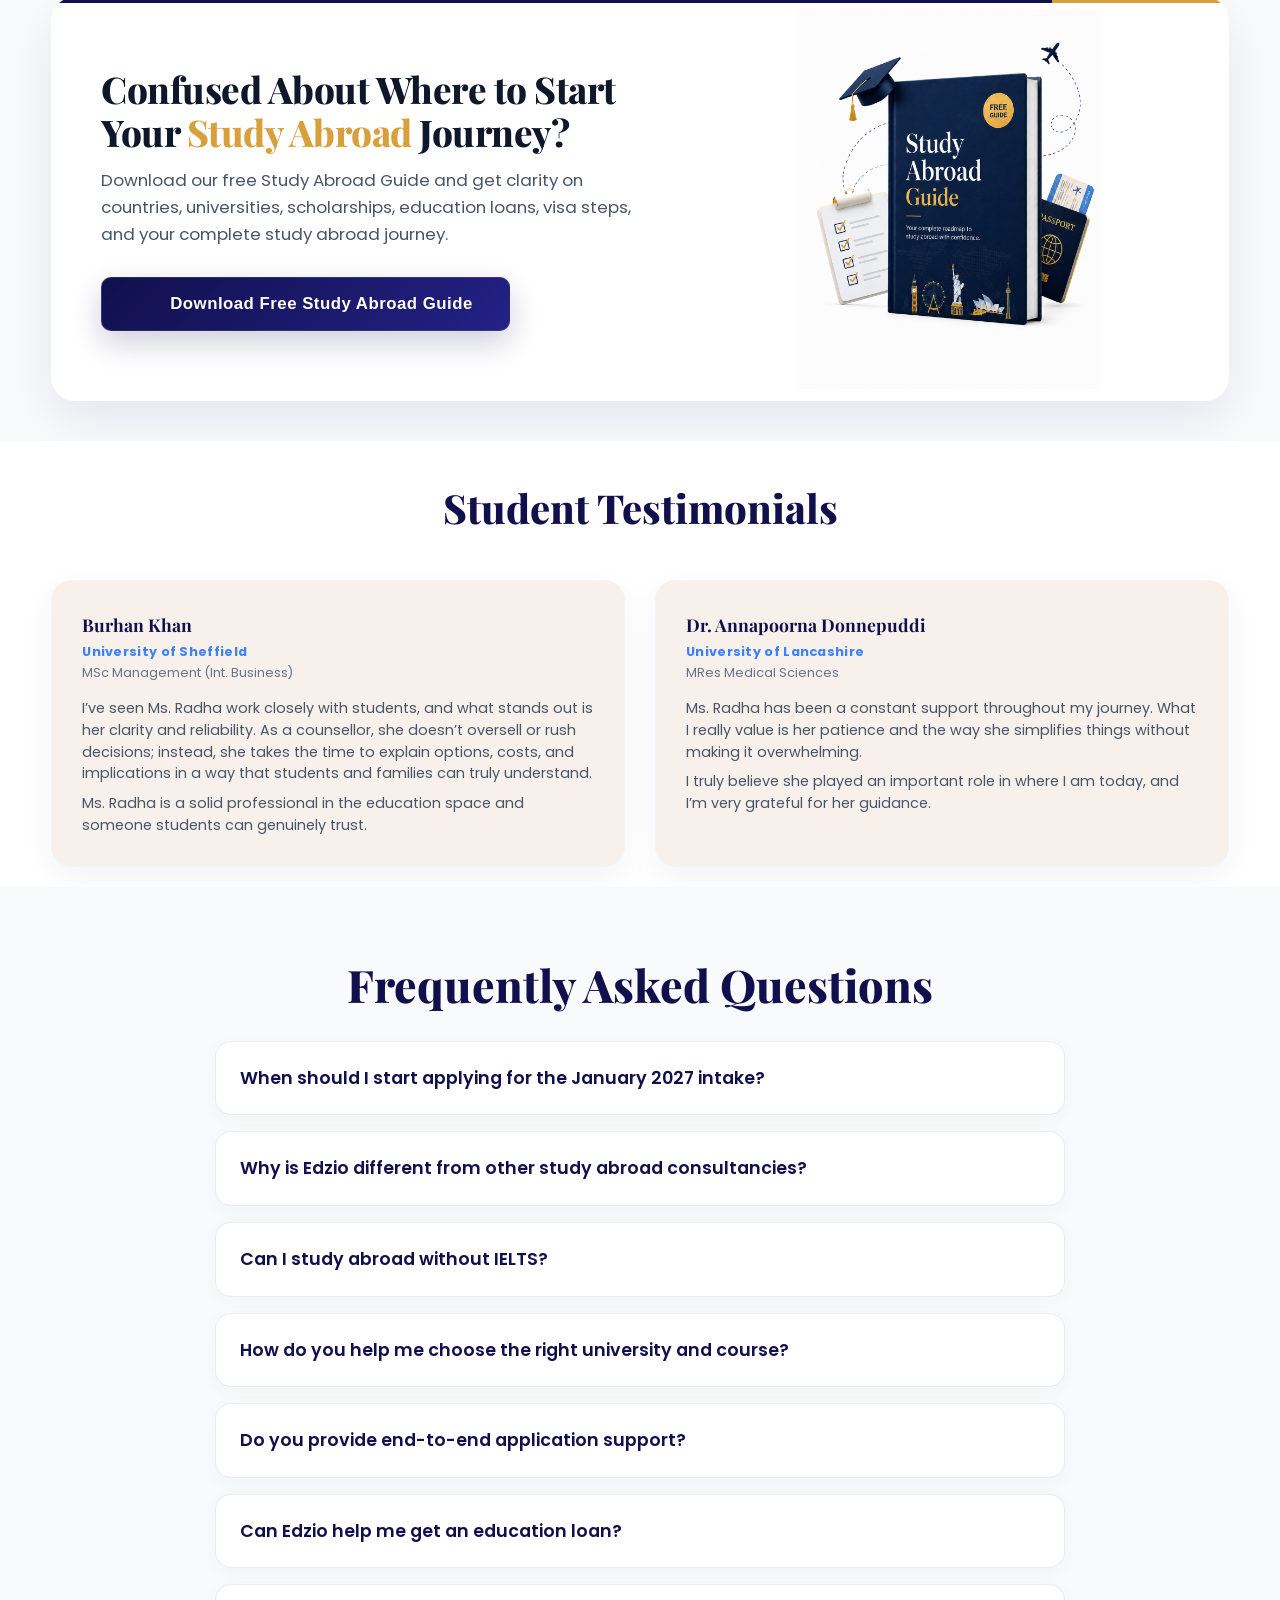
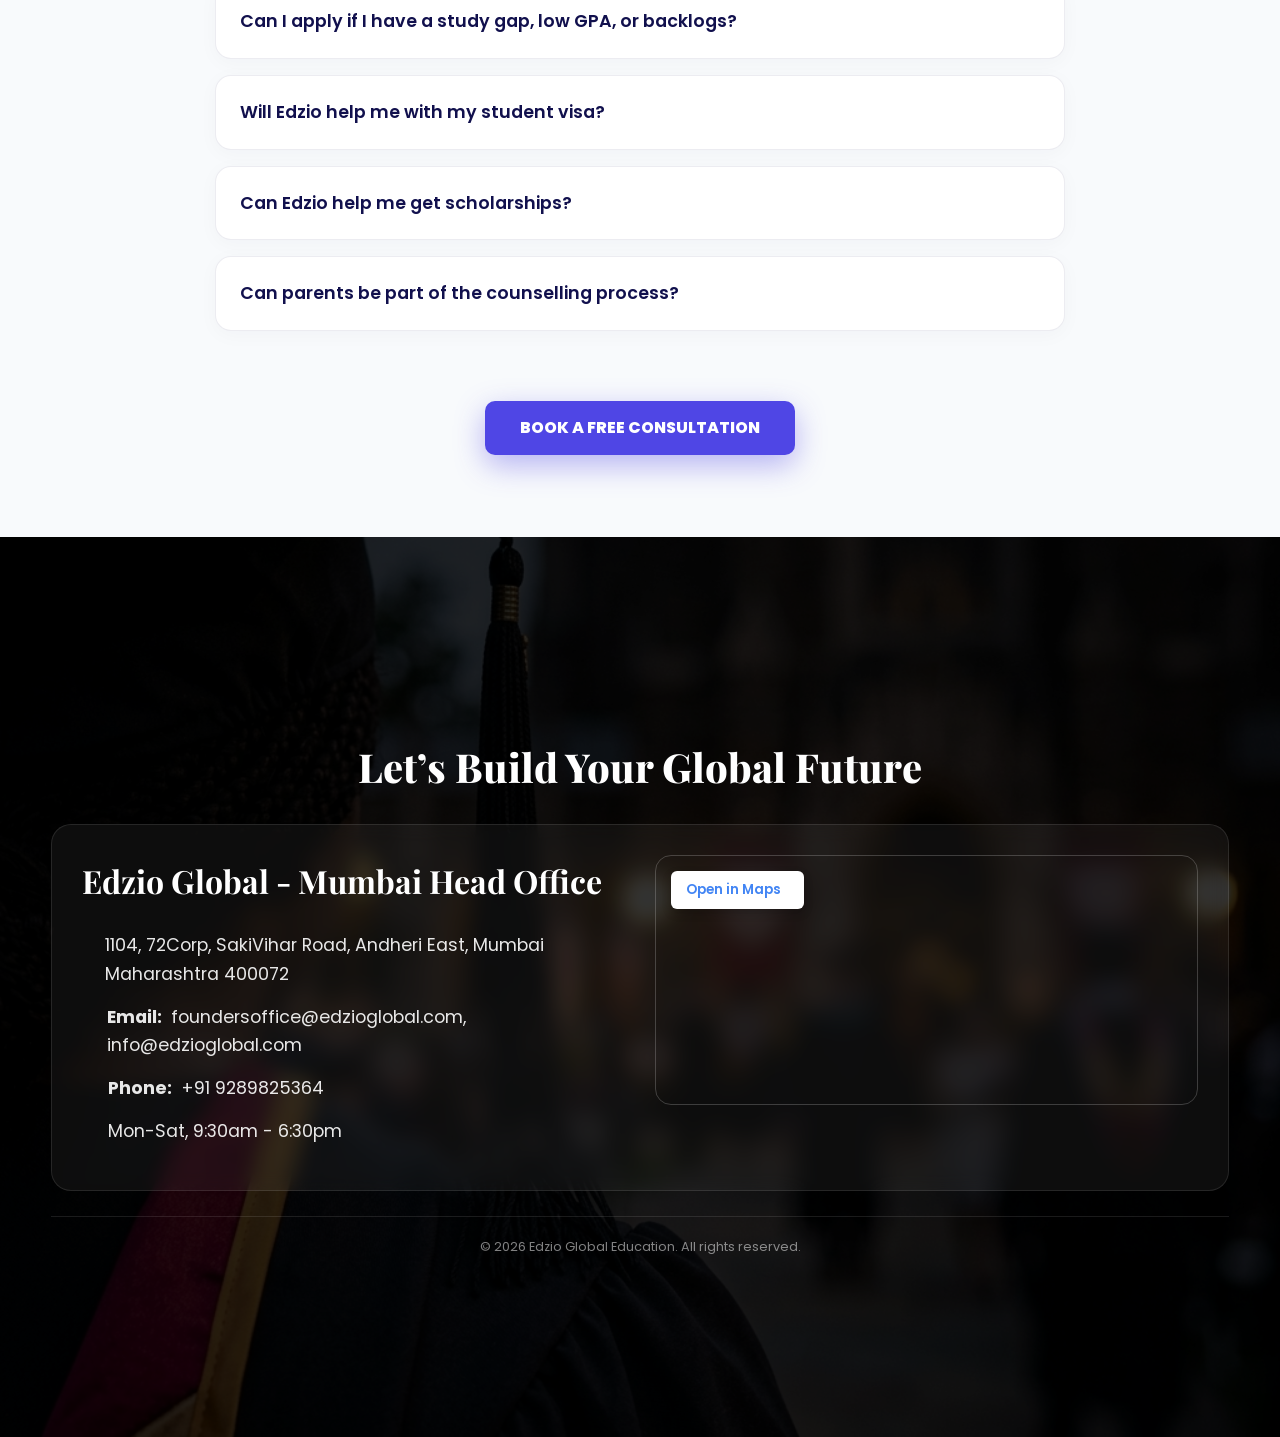
==== commit 13a1ca6d: "Update brochure CTA button text, remove PDF note, and shift button down" ====
--- a/index.html
+++ b/index.html
@@ -960,12 +960,8 @@
                         
                         <div class="brochure-action-area">
                             <button class="btn-download-brochure" id="open-brochure-modal-btn">
-                                <i data-lucide="download"></i> Get My Free Study Abroad Guide
+                                <i data-lucide="download"></i> Download  Free Study Abroad Guide
                             </button>
-                            <div class="brochure-note">
-                                <i data-lucide="check-circle" class="note-check-icon"></i>
-                                <span>Free PDF guide &bull; Takes less than 30 seconds</span>
-                            </div>
                         </div>
                     </div>
                     
--- a/style.css
+++ b/style.css
@@ -3038,6 +3038,7 @@
     flex-direction: column;
     align-items: flex-start;
     gap: 12px;
+    margin-top: 15px;
 }
 .brochure-note {
     display: flex;
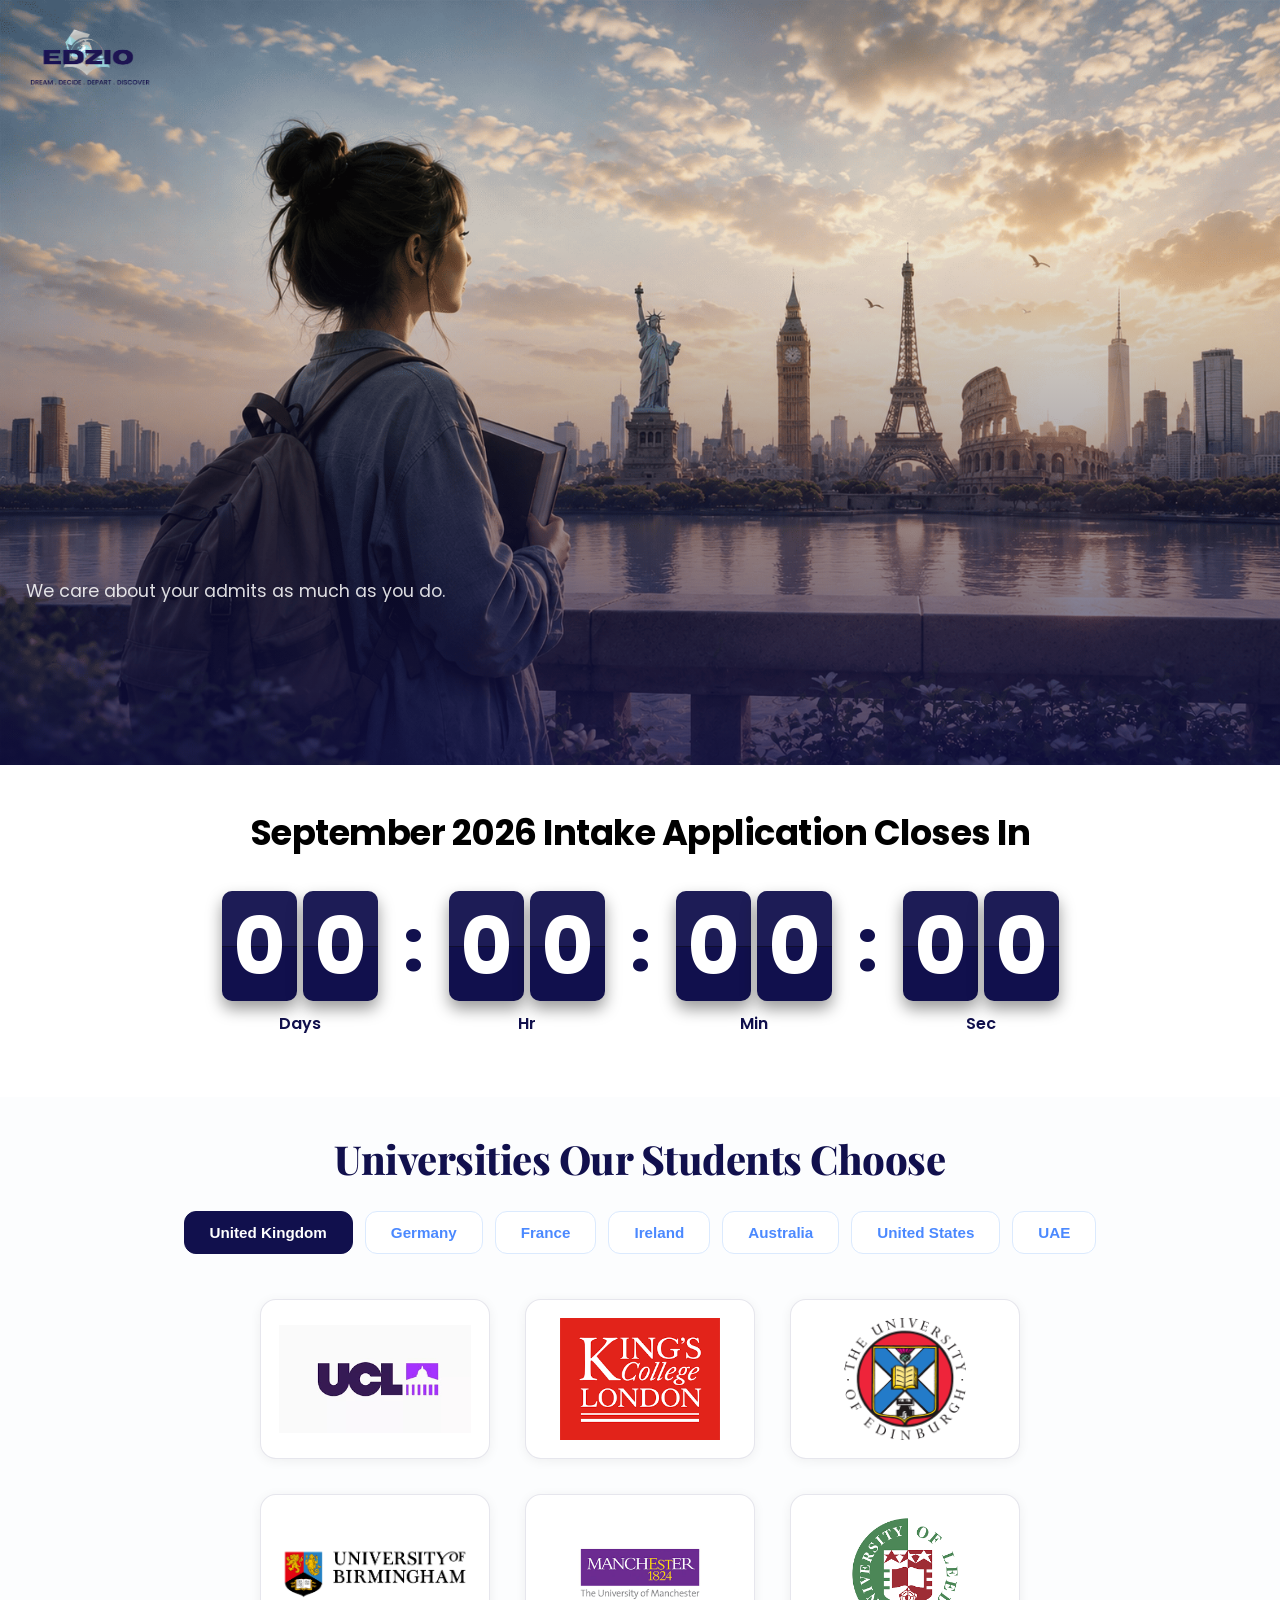
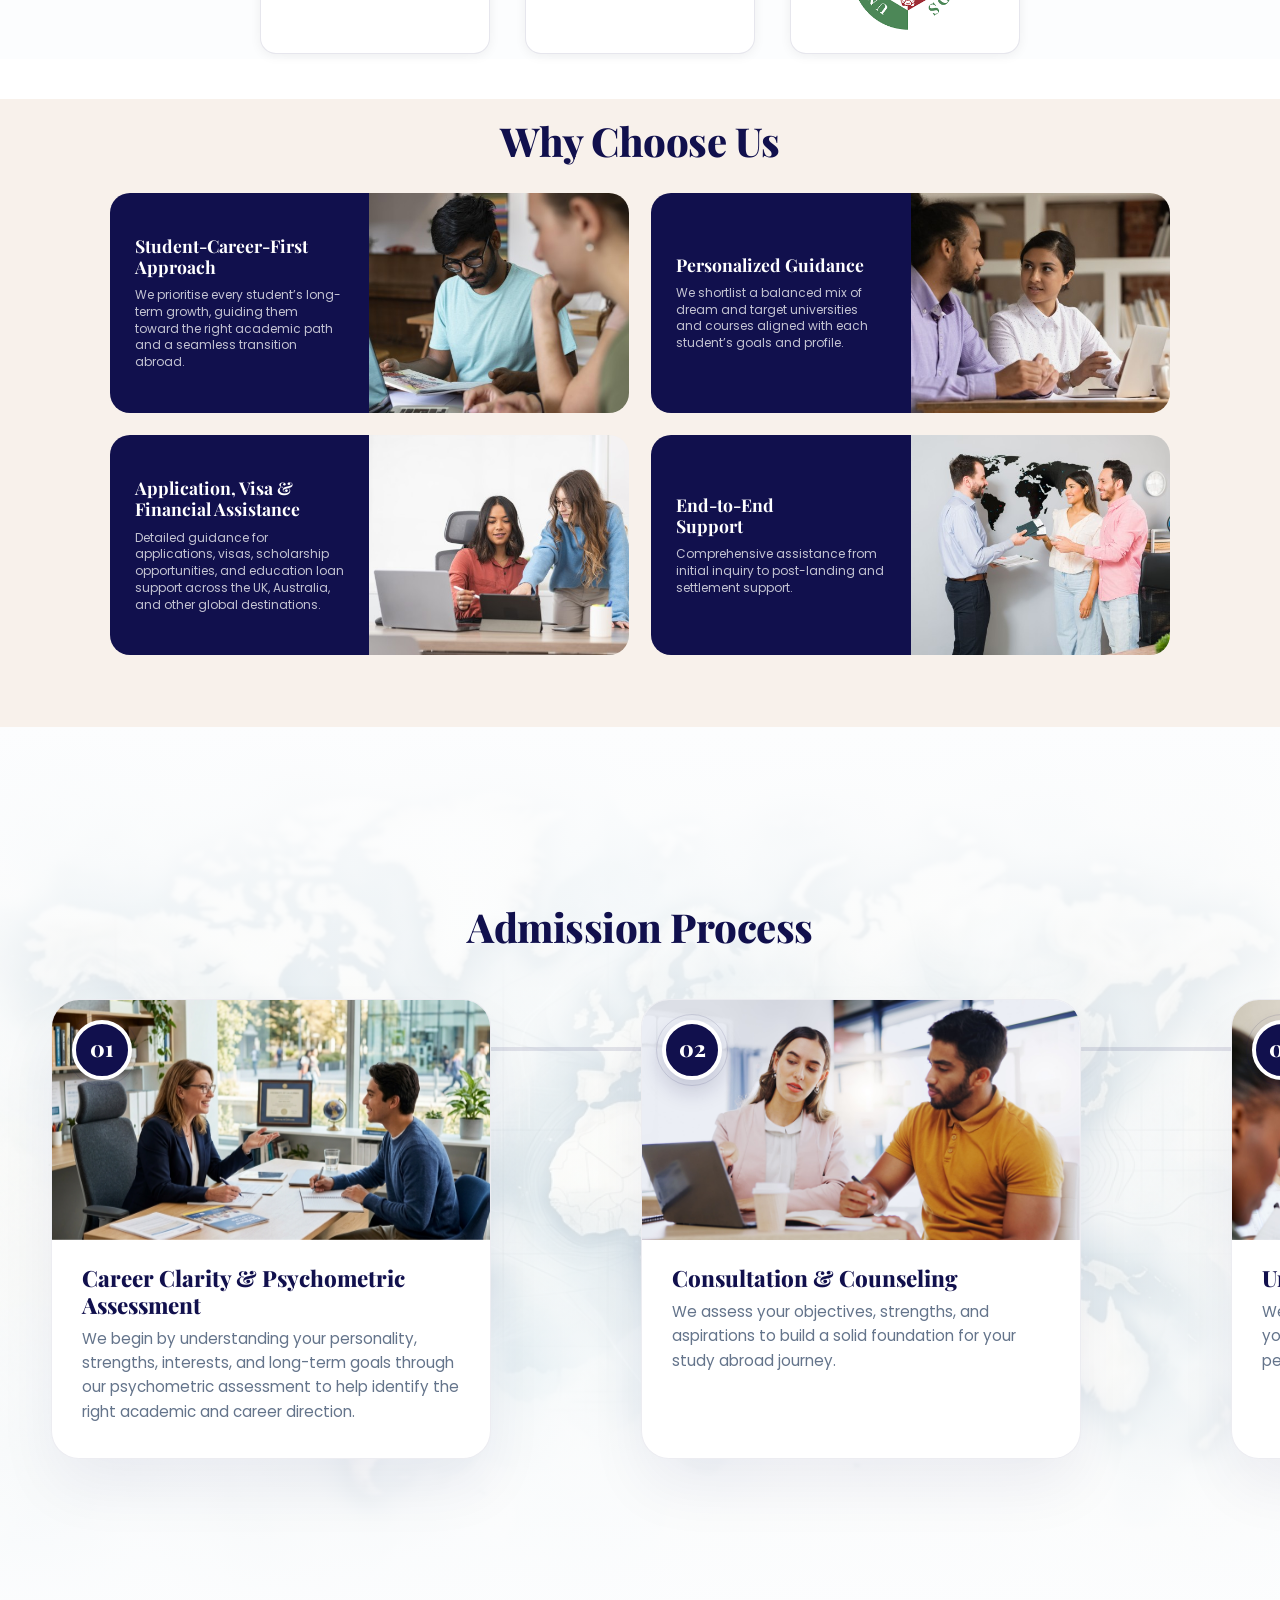
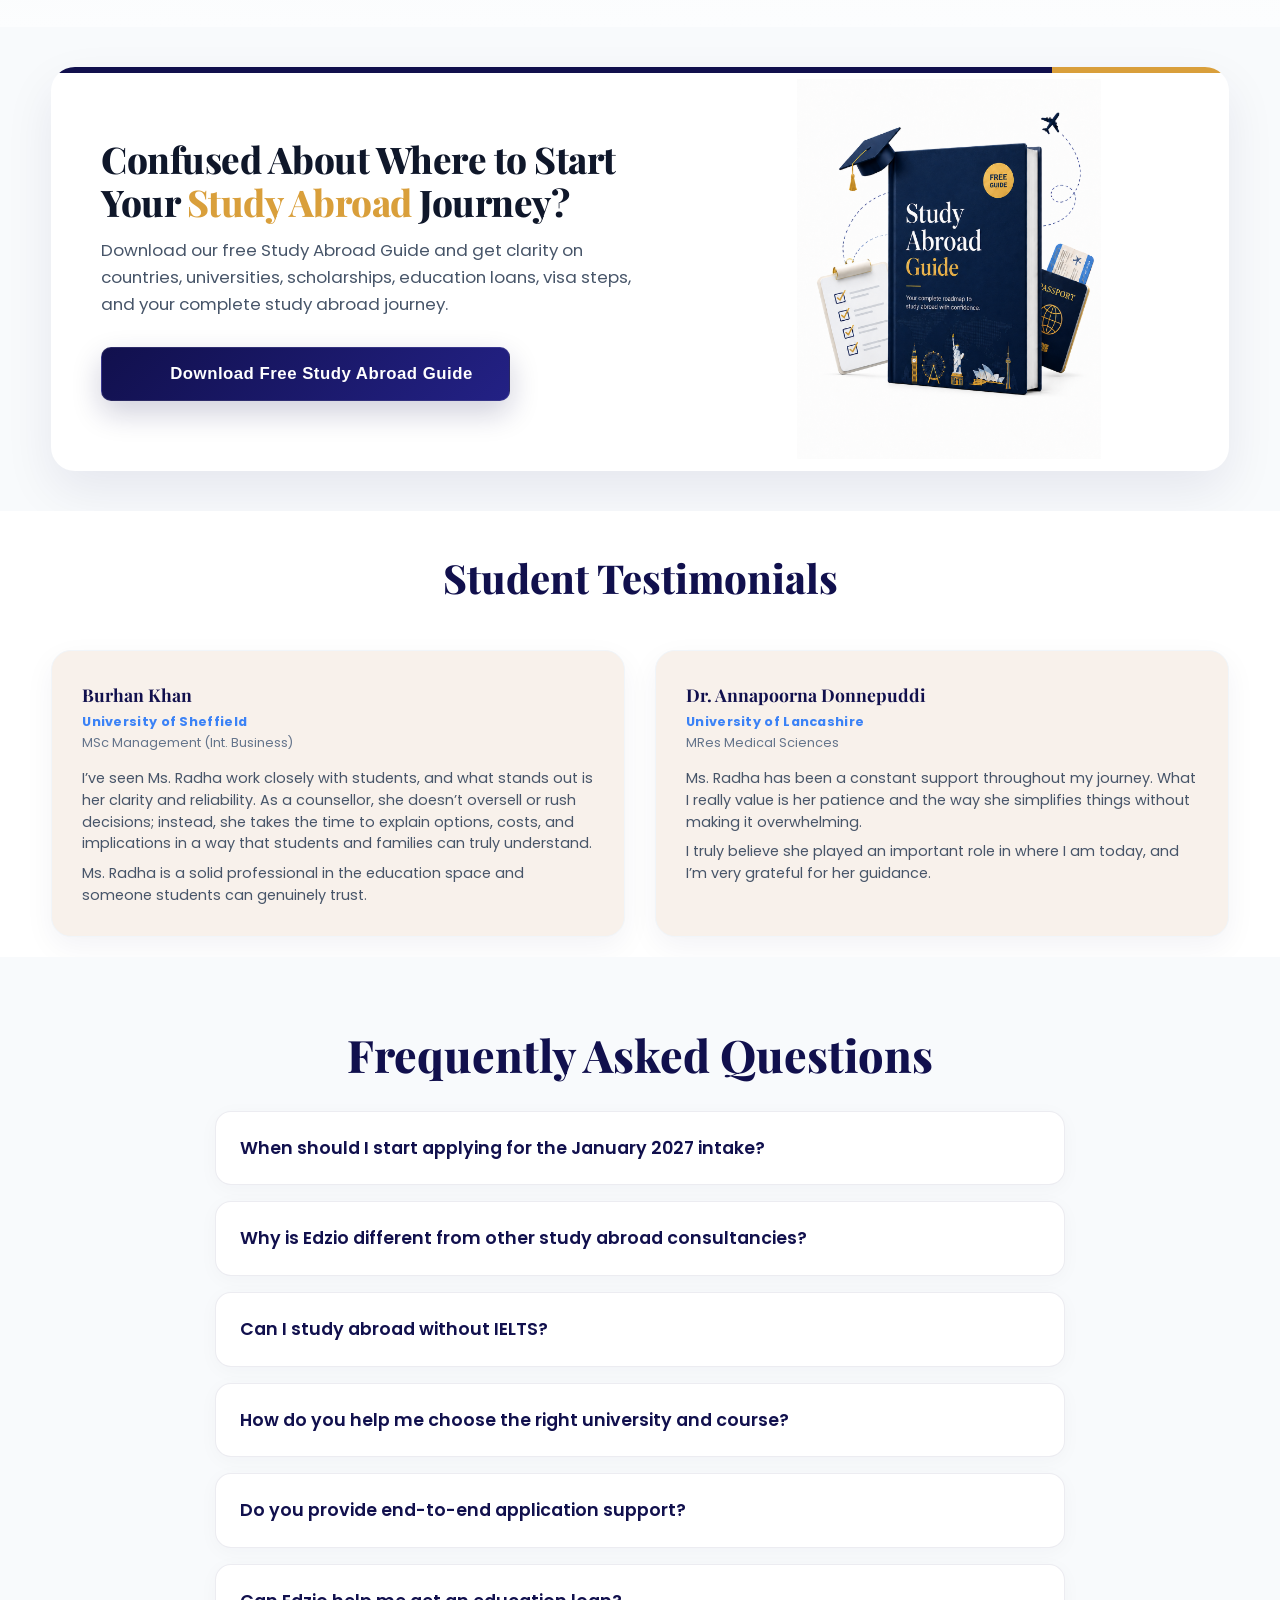
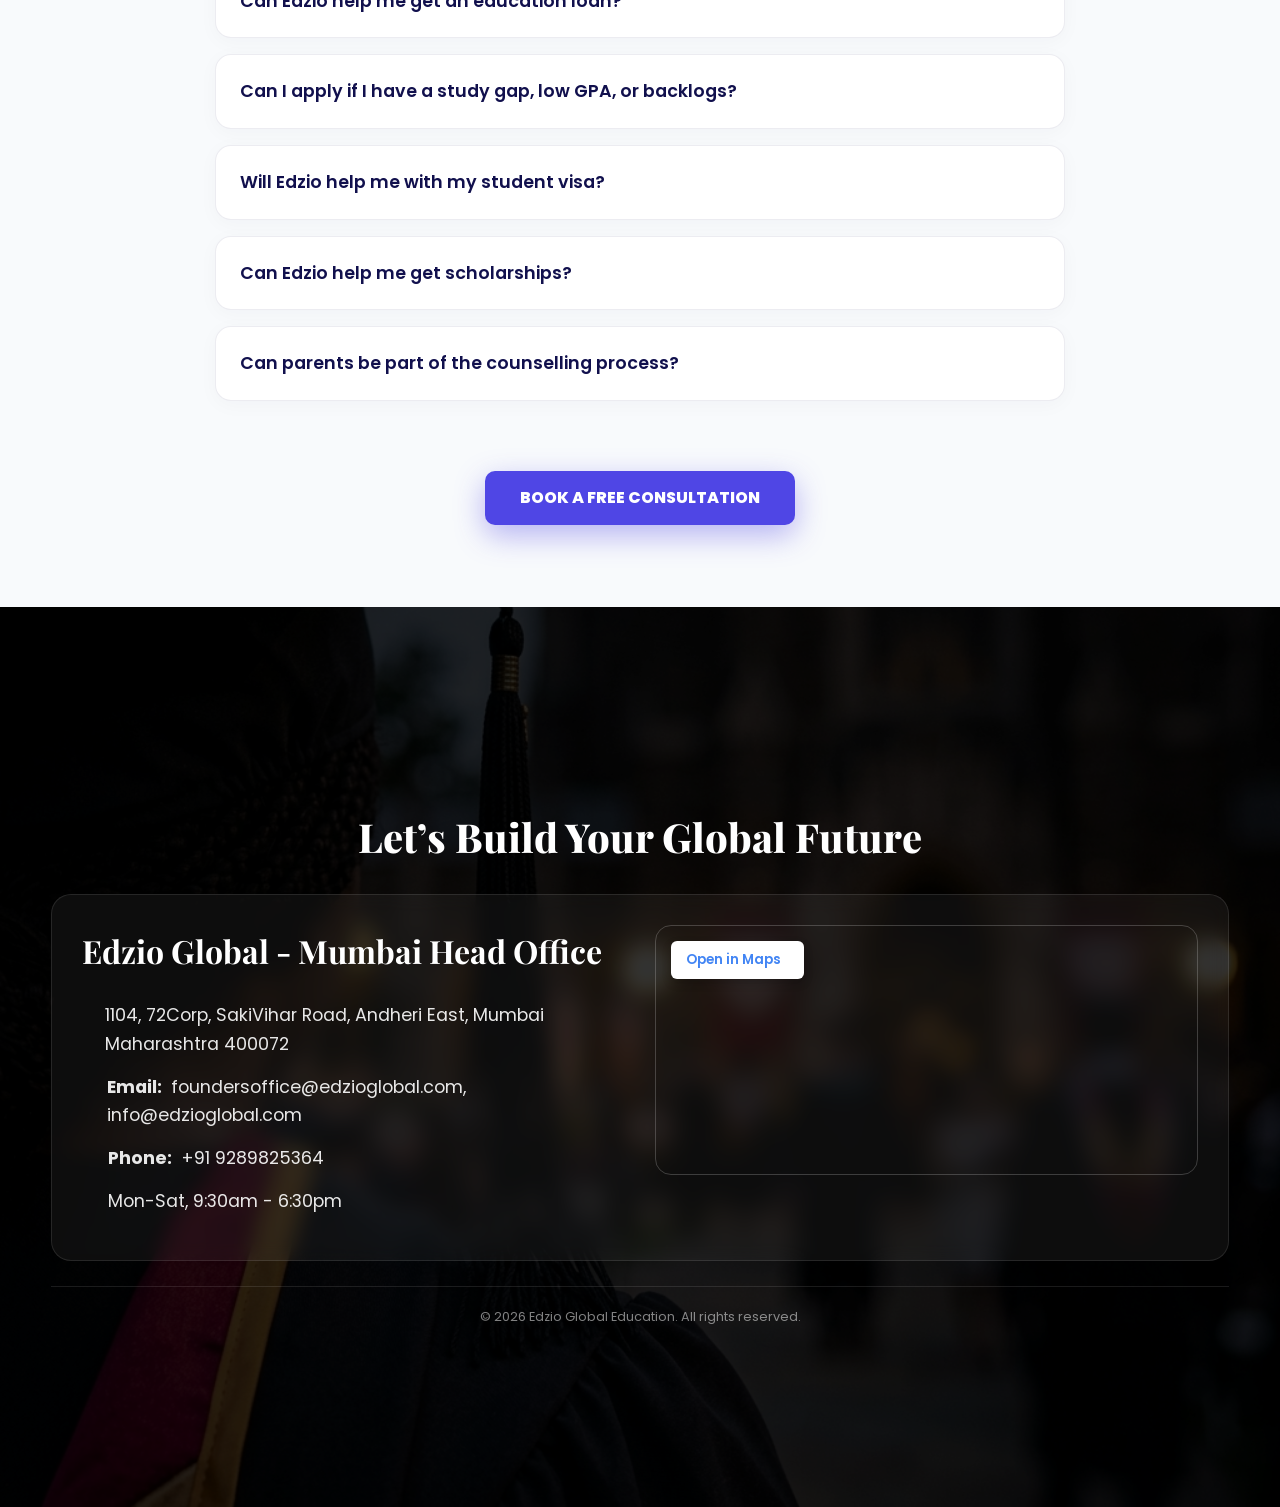
==== commit 41d17fd1: "Enforce 10-digit numeric constraint on mobile inputs in forms" ====
--- a/index.html
+++ b/index.html
@@ -122,7 +122,7 @@
                                     <span>+91</span>
                                     <i data-lucide="chevron-down"></i>
                                 </div>
-                                <input type="tel" name="mobile" placeholder="Enter Mobile Number*" required>
+                                <input type="tel" name="mobile" placeholder="Enter Mobile Number*" pattern="[0-9]{10}" maxlength="10" minlength="10" inputmode="numeric" title="Please enter a 10-digit mobile number" required>
                             </div>
 
                             <div class="form-group">
@@ -1236,7 +1236,7 @@
                         <span>+91</span>
                         <i data-lucide="chevron-down"></i>
                     </div>
-                    <input type="tel" name="mobile" placeholder="Enter Mobile Number*" required>
+                    <input type="tel" name="mobile" placeholder="Enter Mobile Number*" pattern="[0-9]{10}" maxlength="10" minlength="10" inputmode="numeric" title="Please enter a 10-digit mobile number" required>
                 </div>
                 <div class="form-group">
                     <input type="text" name="destination" placeholder="Preferred Destination*" required>
--- a/style.css
+++ b/style.css
@@ -674,7 +674,7 @@
 
 /* University Filter Section Styles */
 .university-filter {
-    padding: 20px 10% 0;
+    padding: 40px 10% 0;
     /* Reduced top padding from 80px */
     background: #fcfdfe;
 }
@@ -2370,7 +2370,7 @@
 /* ─── Countdown Timer Section ─── */
 .countdown-section {
     background-color: #ffffff; /* White background as requested */
-    padding: 40px 20px 10px 20px;
+    padding: 40px 20px 60px 20px;
     text-align: center;
     width: 100%;
     display: flex;
@@ -3007,8 +3007,8 @@
     display: flex;
     align-items: center;
     gap: 8px;
-    flex: 1 1 0%;
-    min-width: 0;
+    flex: 1 1 190px;
+    min-width: 190px;
 }
 .brochure-feature-icon {
     width: 32px;
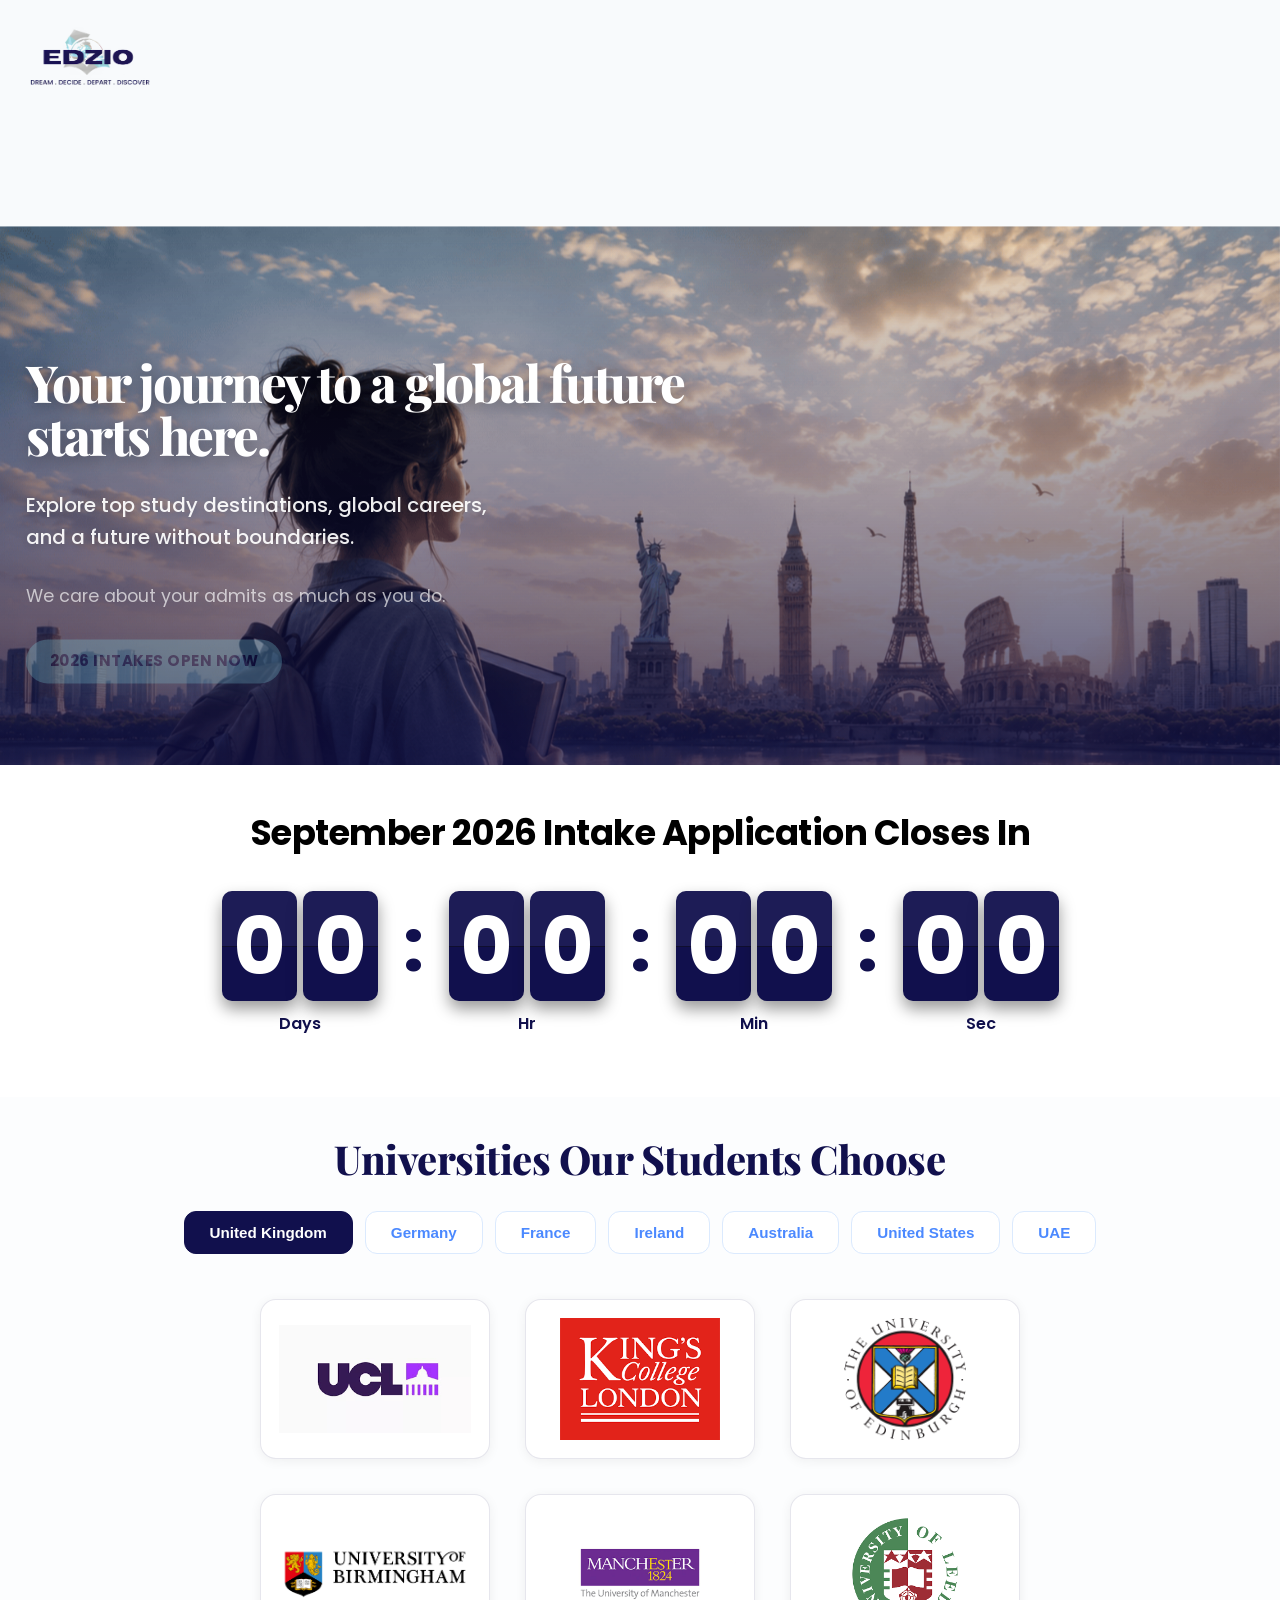
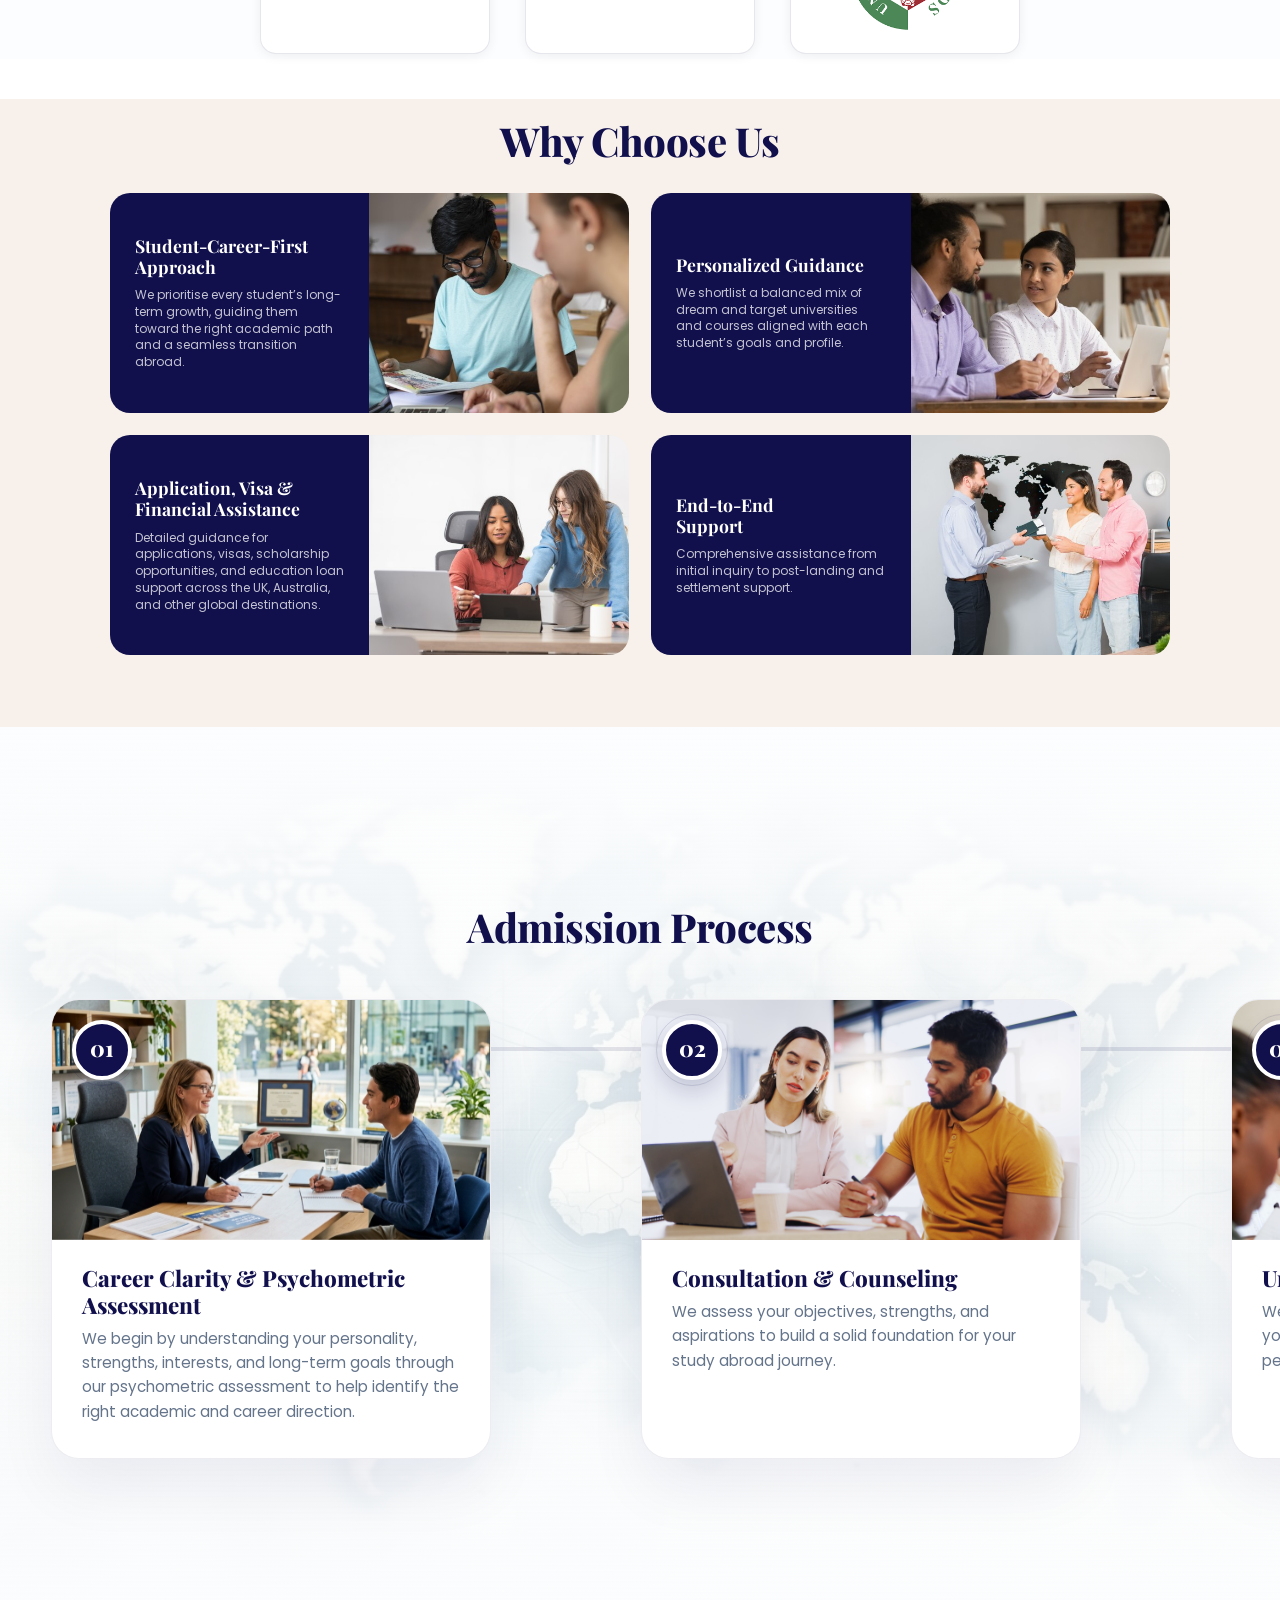
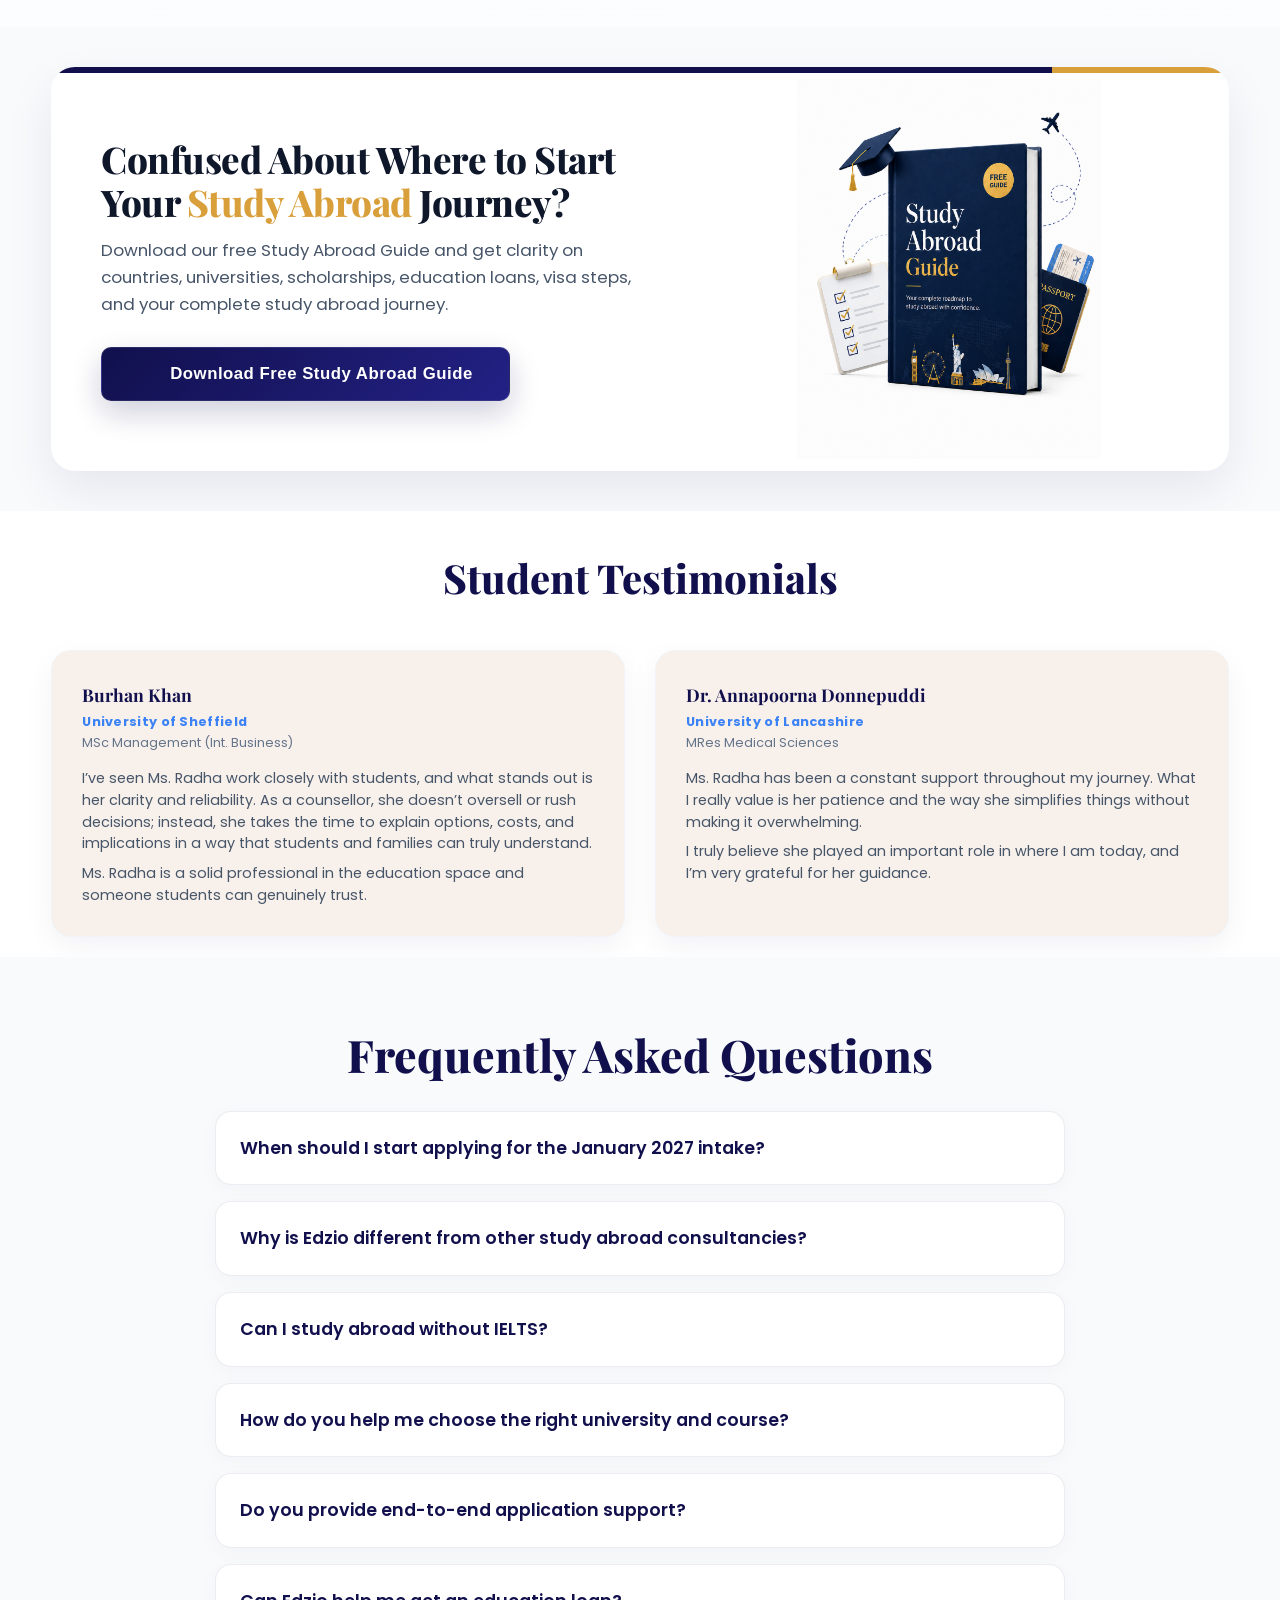
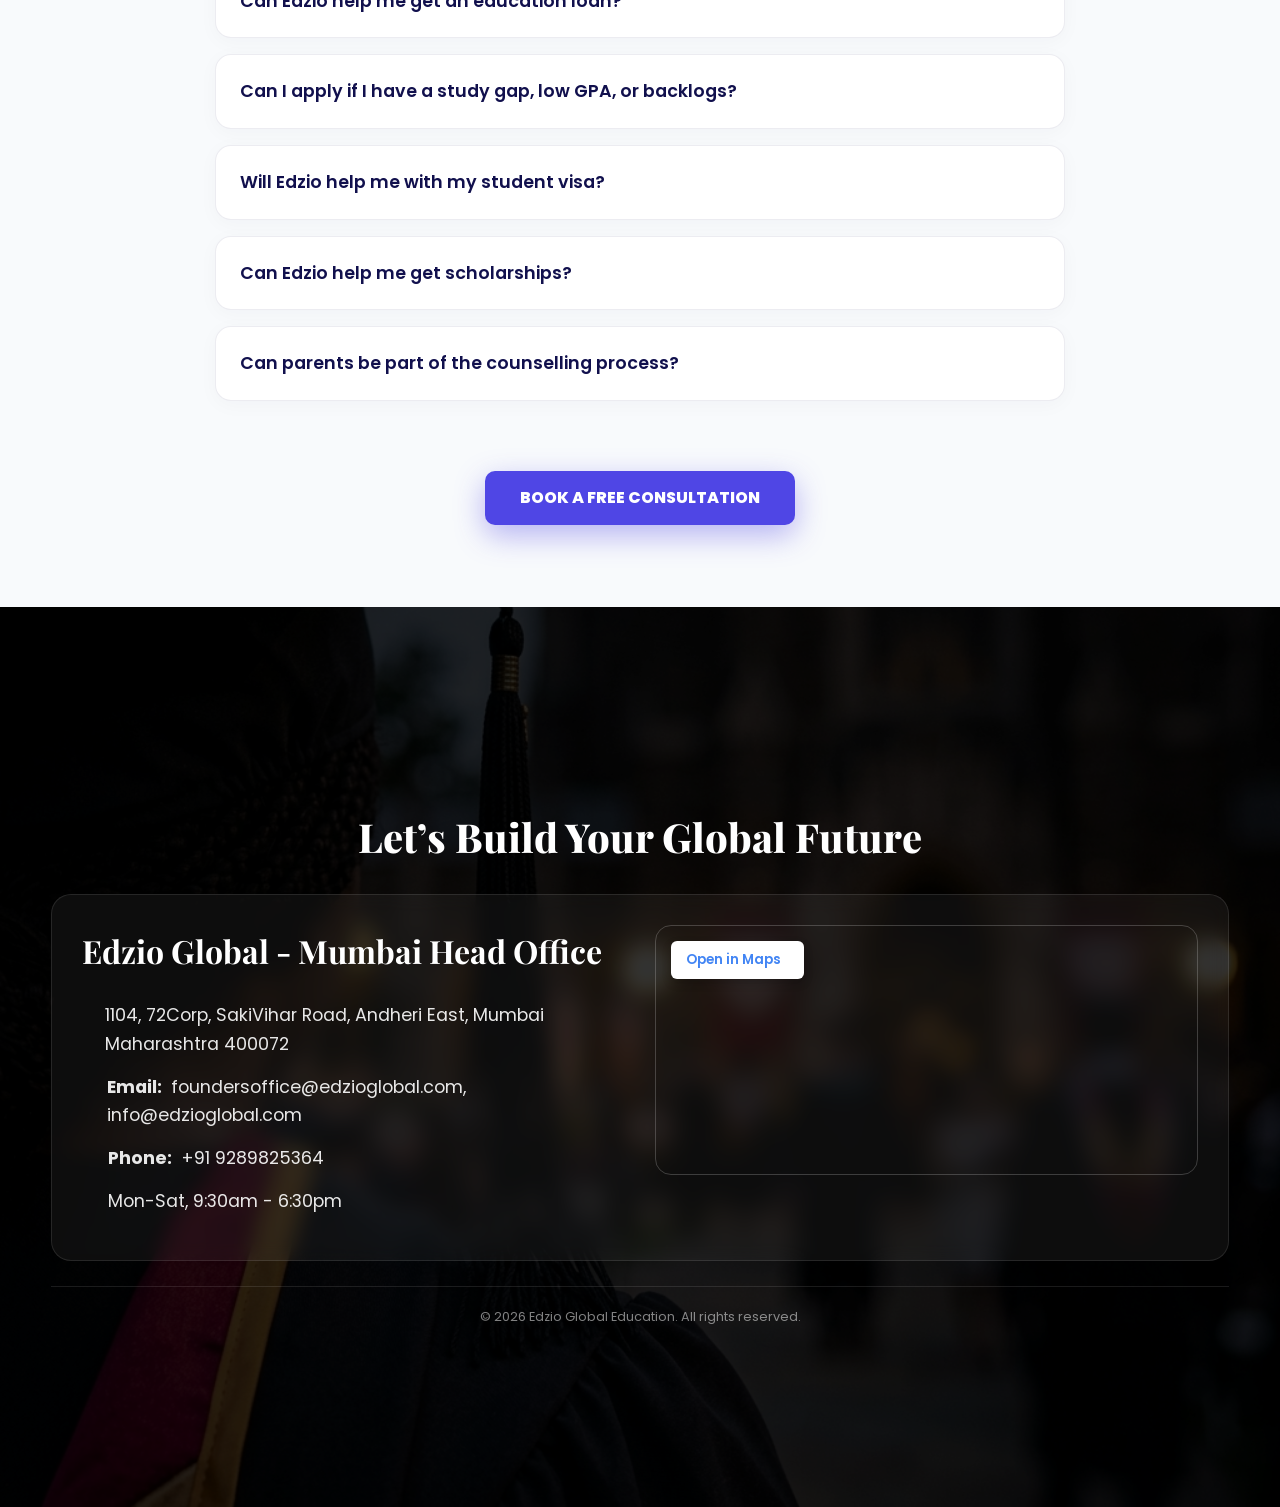
==== commit f51bfd9f: "Implement 10-digit mobile validation and optimize responsive styling for mobile brochure download se" ====
--- a/index.html
+++ b/index.html
@@ -122,7 +122,7 @@
                                     <span>+91</span>
                                     <i data-lucide="chevron-down"></i>
                                 </div>
-                                <input type="tel" name="mobile" placeholder="Enter Mobile Number*" pattern="[0-9]{10}" maxlength="10" minlength="10" inputmode="numeric" title="Please enter a 10-digit mobile number" required>
+                                <input type="tel" name="mobile" placeholder="Enter Mobile Number*" pattern="[0-9]{10}" maxlength="10" title="Please enter a valid 10-digit mobile number" required>
                             </div>
 
                             <div class="form-group">
@@ -1236,7 +1236,7 @@
                         <span>+91</span>
                         <i data-lucide="chevron-down"></i>
                     </div>
-                    <input type="tel" name="mobile" placeholder="Enter Mobile Number*" pattern="[0-9]{10}" maxlength="10" minlength="10" inputmode="numeric" title="Please enter a 10-digit mobile number" required>
+                    <input type="tel" name="mobile" placeholder="Enter Mobile Number*" pattern="[0-9]{10}" maxlength="10" title="Please enter a valid 10-digit mobile number" required>
                 </div>
                 <div class="form-group">
                     <input type="text" name="destination" placeholder="Preferred Destination*" required>
--- a/style.css
+++ b/style.css
@@ -3104,6 +3104,12 @@
         align-items: flex-start;
         gap: 12px;
     }
+    .btn-download-brochure {
+        padding: 14px 20px;
+        font-size: 0.95rem;
+        width: 100%;
+        justify-content: center;
+    }
 }
 .btn-download-brochure {
     display: inline-flex;
@@ -3212,10 +3218,19 @@
 }
 @media (max-width: 768px) {
     .brochure-download-section {
-        padding: 40px 15px;
+        padding: 30px 15px;
     }
     .brochure-box {
-        padding: 25px 20px;
+        padding: 0;
+    }
+    .brochure-left-pane {
+        padding: 35px 20px 15px 20px;
+    }
+    .brochure-right-pane {
+        padding: 15px 20px 35px 20px;
+    }
+    .brochure-right-pane img {
+        max-height: 280px;
     }
     .brochure-modal-content {
         padding: 25px 20px;
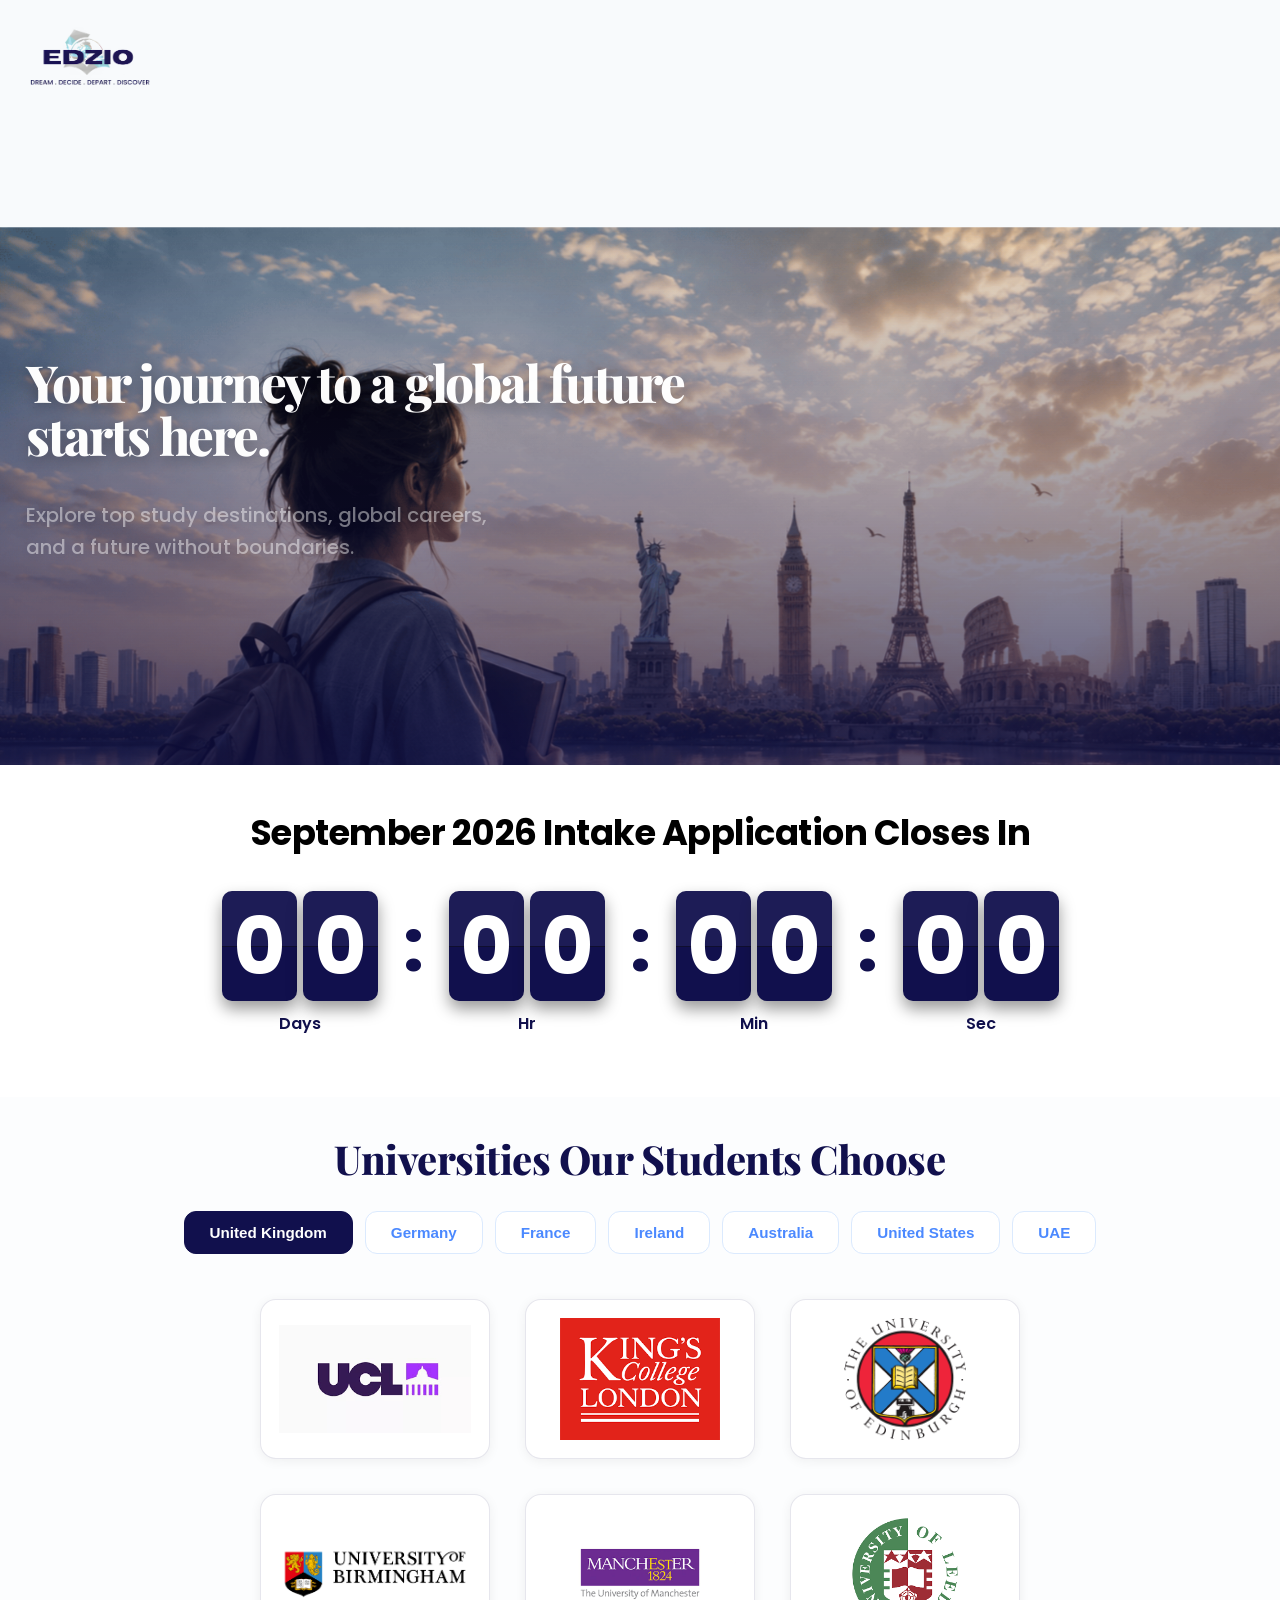
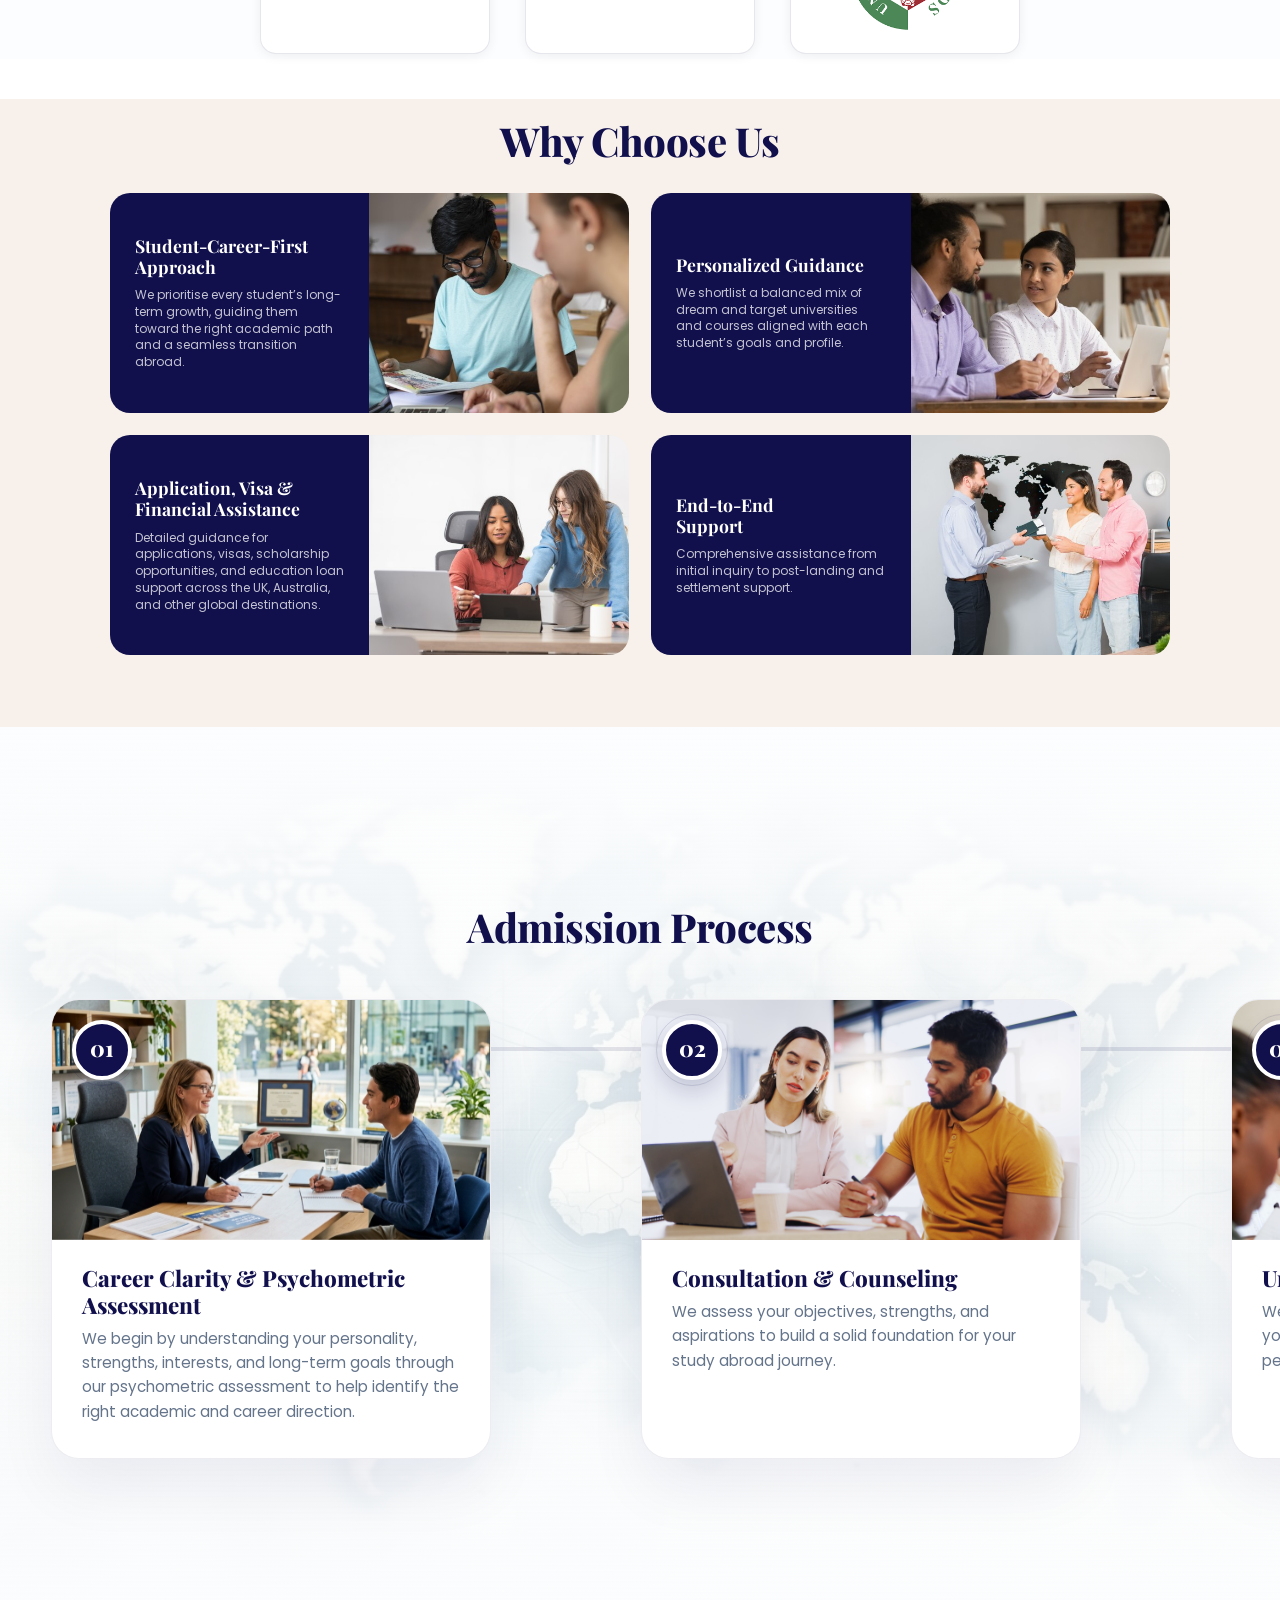
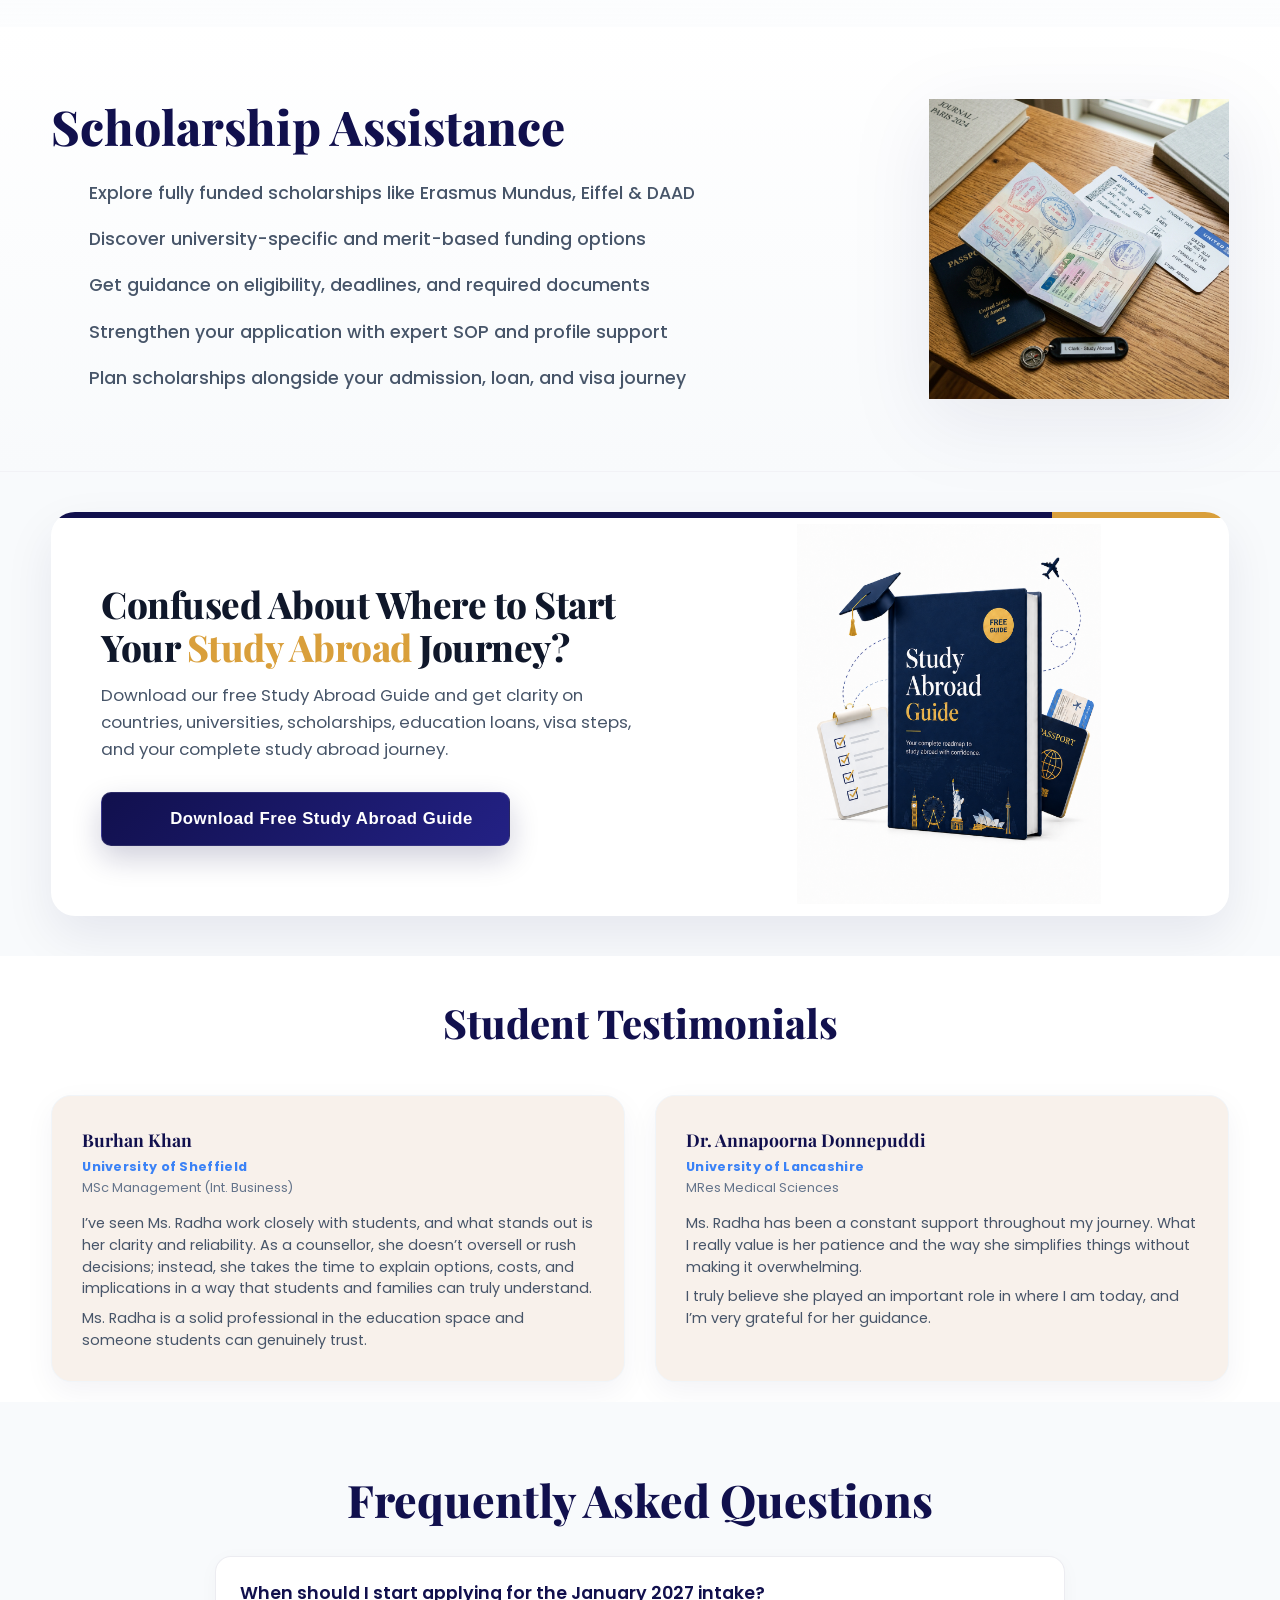
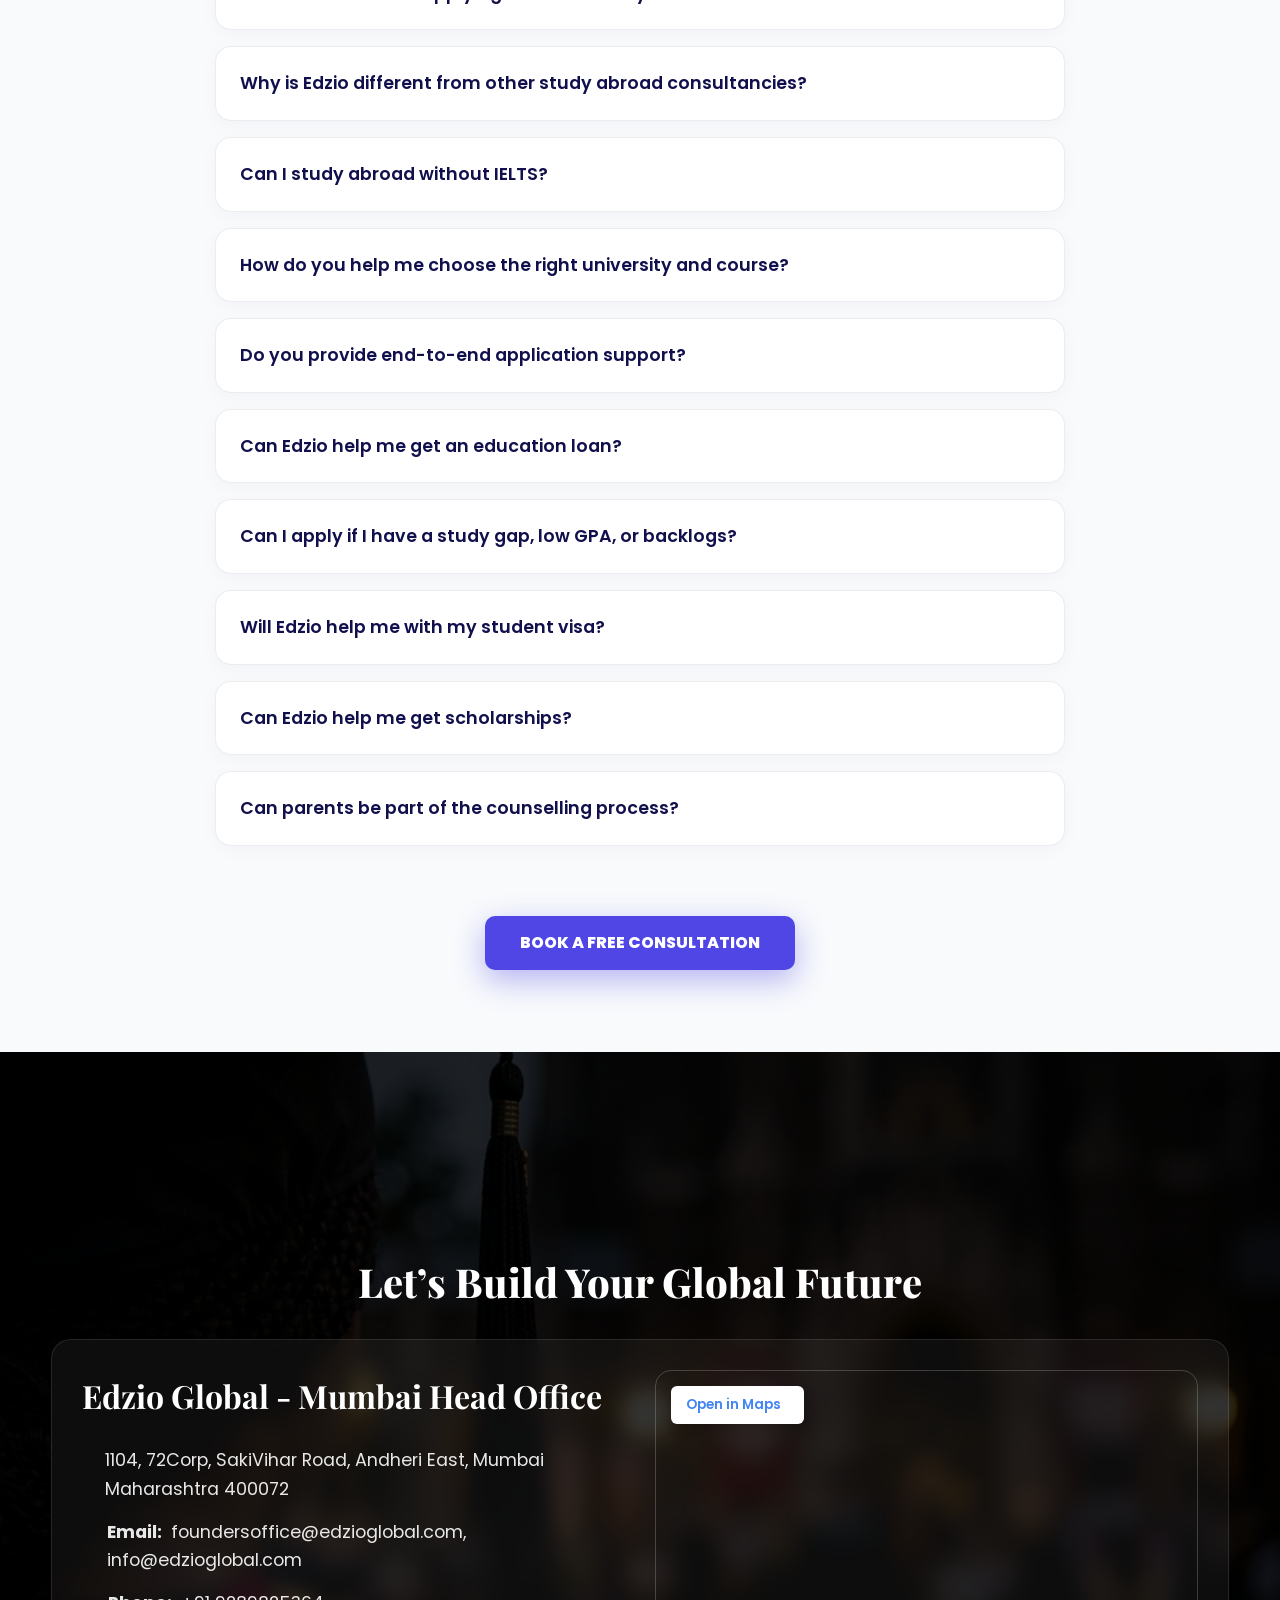
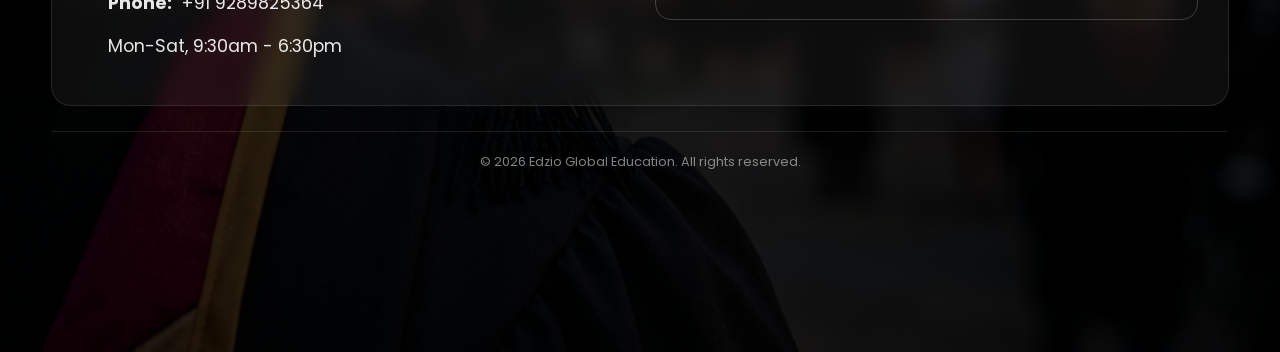
==== commit f150cd24: "Restore and redesign scholarship assistance section with small right-aligned image and clean pointer" ====
--- a/index.html
+++ b/index.html
@@ -878,71 +878,37 @@
         </script>
 
 
-        <!-- Scholarship Assistance Section Commented Out
+        <!-- Scholarship Assistance Section -->
         <section class="scholarship-section" id="scholarships">
             <div class="section-container scholarship-grid-container">
                 <div class="scholarship-left-col">
-                    <span class="scholarship-subtitle">Funding Your Future</span>
                     <h2 class="scholarship-title">Scholarship Assistance</h2>
-                    <p class="scholarship-desc">The right scholarship can significantly reduce your education costs. At Edzio, we help you identify and apply for scholarships that match your academic profile, destination, and career goals so you never miss an opportunity.</p>
-                    
-                    <div class="scholarship-stats-badge">
-                        <div class="stat-badge-item">
-                            <span class="stat-badge-num">100%</span>
-                            <span class="stat-badge-lbl">Tuition Coverage Possible</span>
-                        </div>
-                        <div class="stat-badge-divider"></div>
-                        <div class="stat-badge-item">
-                            <span class="stat-badge-num">50+</span>
-                            <span class="stat-badge-lbl">Global Funding Schemes</span>
-                        </div>
-                    </div>
-                    
-                    <a href="#hero-form-section" class="scholarship-cta-btn" onclick="scrollToForm(event)">Check Eligibility</a>
+                    <ul class="scholarship-pointers">
+                        <li>
+                            <i data-lucide="check" class="pointer-icon"></i>
+                            <span>Explore fully funded scholarships like Erasmus Mundus, Eiffel & DAAD</span>
+                        </li>
+                        <li>
+                            <i data-lucide="check" class="pointer-icon"></i>
+                            <span>Discover university-specific and merit-based funding options</span>
+                        </li>
+                        <li>
+                            <i data-lucide="check" class="pointer-icon"></i>
+                            <span>Get guidance on eligibility, deadlines, and required documents</span>
+                        </li>
+                        <li>
+                            <i data-lucide="check" class="pointer-icon"></i>
+                            <span>Strengthen your application with expert SOP and profile support</span>
+                        </li>
+                        <li>
+                            <i data-lucide="check" class="pointer-icon"></i>
+                            <span>Plan scholarships alongside your admission, loan, and visa journey</span>
+                        </li>
+                    </ul>
                 </div>
                 
-                <div class="scholarship-cards-grid">
-                    <div class="scholarship-feature-card">
-                        <div class="card-icon-wrapper fully-funded">
-                            <i data-lucide="globe"></i>
-                        </div>
-                        <h3>Fully Funded Schemes</h3>
-                        <p>Explore fully funded scholarships like Erasmus Mundus, Eiffel & DAAD to cover tuition and living costs.</p>
-                    </div>
-                    
-                    <div class="scholarship-feature-card">
-                        <div class="card-icon-wrapper merit-based">
-                            <i data-lucide="award"></i>
-                        </div>
-                        <h3>Merit & University Funding</h3>
-                        <p>Discover university-specific and merit-based funding options tailored to your achievements.</p>
-                    </div>
-                    
-                    <div class="scholarship-feature-card">
-                        <div class="card-icon-wrapper guidance">
-                            <i data-lucide="file-text"></i>
-                        </div>
-                        <h3>End-to-End Guidance</h3>
-                        <p>Get clarity on eligibility criteria, application deadlines, and required document checklists.</p>
-                    </div>
-                    
-                    <div class="scholarship-feature-card">
-                        <div class="card-icon-wrapper profile">
-                            <i data-lucide="sparkles"></i>
-                        </div>
-                        <h3>Premium Profile Building</h3>
-                        <p>Strengthen your application with expert SOP reviews and comprehensive profile enhancement support.</p>
-                    </div>
-
-                    <div class="scholarship-feature-card span-2">
-                        <div class="card-icon-wrapper integrated">
-                            <i data-lucide="compass"></i>
-                        </div>
-                        <div class="span-card-content">
-                            <h3>Integrated Journey Planning</h3>
-                            <p>Plan scholarships seamlessly alongside your admission, education loan, and visa journeys for maximum confidence.</p>
-                        </div>
-                    </div>
+                <div class="scholarship-right-col">
+                    <img src="assests/step4_visa_guidance_1777963594392.png" alt="Scholarship Assistance" class="scholarship-image" loading="lazy">
                 </div>
             </div>
         </section>
--- a/style.css
+++ b/style.css
@@ -527,6 +527,10 @@
 .phone-group {
     display: flex;
     gap: 10px;
+}
+.phone-group input {
+    flex: 1;
+    min-width: 0;
 }
 
 .country-code {
@@ -2089,6 +2093,7 @@
         padding-top: 140px;
         text-align: center;
         gap: 20px;
+        align-items: center;
     }
 
     .hero-left {
@@ -2107,6 +2112,7 @@
         width: 100%;
         max-width: 480px;
         margin: 0 auto;
+        flex: none;
     }
 
     .uni-tabs {
@@ -2668,22 +2674,13 @@
 }
 .scholarship-grid-container {
     display: grid;
-    grid-template-columns: 1fr 1.4fr;
+    grid-template-columns: 1.4fr 1fr;
     gap: 70px;
-    align-items: center;
+    align-items: start;
 }
 .scholarship-left-col {
     position: sticky;
     top: 140px;
-}
-.scholarship-subtitle {
-    display: block;
-    color: #4f46e5;
-    font-weight: 700;
-    text-transform: uppercase;
-    letter-spacing: 2px;
-    font-size: 0.9rem;
-    margin-bottom: 12px;
 }
 .scholarship-title {
     font-family: 'Playfair Display', serif;
@@ -2693,161 +2690,54 @@
     line-height: 1.15;
     margin-bottom: 20px;
 }
-.scholarship-desc {
-    font-size: 1.05rem;
-    color: #64748b;
-    margin-bottom: 30px;
-    line-height: 1.6;
-}
-
-/* Stats Badge */
-.scholarship-stats-badge {
-    display: flex;
-    align-items: center;
-    gap: 25px;
-    background: rgba(17, 16, 77, 0.03);
-    border: 1px solid rgba(17, 16, 77, 0.06);
-    border-radius: 16px;
-    padding: 20px;
-    margin-bottom: 35px;
-    max-width: 440px;
-}
-.stat-badge-item {
+
+/* Scholarship Pointers styling */
+.scholarship-pointers {
+    list-style: none;
+    padding: 0;
+    margin: 25px 0 0 0;
     display: flex;
     flex-direction: column;
-    gap: 4px;
-}
-.stat-badge-num {
-    font-family: 'Poppins', sans-serif;
-    font-size: 2rem;
-    font-weight: 800;
-    color: var(--primary-color);
-    line-height: 1;
-}
-.stat-badge-lbl {
-    font-size: 0.85rem;
+    gap: 20px;
+    text-align: left;
+}
+.scholarship-pointers li {
+    display: flex;
+    align-items: flex-start;
+    gap: 14px;
+}
+.scholarship-pointers li span {
+    font-size: 1.1rem;
+    color: #475569;
+    line-height: 1.5;
     font-weight: 500;
-    color: #64748b;
-    line-height: 1.2;
-}
-.stat-badge-divider {
-    width: 1px;
-    height: 40px;
-    background: rgba(17, 16, 77, 0.1);
-}
-
-.scholarship-cta-btn {
-    display: inline-block;
-    padding: 15px 32px;
-    background: var(--primary-color);
-    color: #ffffff;
-    text-decoration: none;
-    border-radius: 50px;
-    font-weight: 700;
-    transition: all 0.3s cubic-bezier(0.4, 0, 0.2, 1);
-    box-shadow: 0 10px 25px rgba(17, 16, 77, 0.15);
-}
-.scholarship-cta-btn:hover {
-    background: #4b89ff;
-    transform: translateY(-3px);
-    box-shadow: 0 15px 30px rgba(75, 137, 255, 0.3);
-}
-
-/* Cards Grid */
-.scholarship-cards-grid {
-    display: grid;
-    grid-template-columns: repeat(2, 1fr);
-    gap: 24px;
-}
-.scholarship-feature-card {
-    background: #ffffff;
-    border: 1px solid rgba(17, 16, 77, 0.06);
-    border-radius: 20px;
-    padding: 30px;
-    box-shadow: 0 4px 20px rgba(17, 16, 77, 0.02);
-    transition: all 0.4s cubic-bezier(0.4, 0, 0.2, 1);
-    display: flex;
-    flex-direction: column;
-    gap: 16px;
-    position: relative;
-    overflow: hidden;
-}
-.scholarship-feature-card::after {
-    content: '';
-    position: absolute;
-    top: 0;
-    left: 0;
-    width: 100%;
-    height: 4px;
-    background: transparent;
-    transition: background 0.3s ease;
-}
-.scholarship-feature-card:hover {
-    transform: translateY(-5px);
-    box-shadow: 0 15px 40px rgba(17, 16, 77, 0.08);
-    border-color: rgba(17, 16, 77, 0.12);
-}
-.scholarship-feature-card:hover::after {
-    background: linear-gradient(90deg, var(--accent-color), #4b89ff);
-}
-.scholarship-feature-card.span-2 {
-    grid-column: span 2;
-    flex-direction: row;
-    align-items: center;
-    gap: 24px;
-}
-.span-card-content {
-    display: flex;
-    flex-direction: column;
-    gap: 8px;
-}
-.card-icon-wrapper {
-    width: 52px;
-    height: 52px;
-    border-radius: 14px;
-    display: flex;
-    align-items: center;
-    justify-content: center;
-    flex-shrink: 0;
-    transition: all 0.3s ease;
-}
-.card-icon-wrapper i {
+}
+@media (min-width: 993px) {
+    .scholarship-pointers li span {
+        white-space: nowrap;
+    }
+}
+.scholarship-pointers .pointer-icon {
     width: 24px;
     height: 24px;
-}
-
-/* Color Coding for Icon Wrappers */
-.card-icon-wrapper.fully-funded {
-    background: rgba(125, 211, 226, 0.15);
-    color: #0284c7;
-}
-.card-icon-wrapper.merit-based {
-    background: rgba(245, 158, 11, 0.12);
-    color: #d99f3b;
-}
-.card-icon-wrapper.guidance {
-    background: rgba(16, 185, 129, 0.12);
-    color: #059669;
-}
-.card-icon-wrapper.profile {
-    background: rgba(139, 92, 246, 0.12);
-    color: #7c3aed;
-}
-.card-icon-wrapper.integrated {
-    background: rgba(79, 70, 229, 0.12);
-    color: #4f46e5;
-}
-
-.scholarship-feature-card h3 {
-    font-family: 'Poppins', sans-serif;
-    font-size: 1.15rem;
-    font-weight: 700;
-    color: var(--primary-color);
-}
-.scholarship-feature-card p {
-    font-size: 0.95rem;
-    color: #64748b;
-    line-height: 1.6;
+    color: #4b89ff;
+    flex-shrink: 0;
+    margin-top: 1px;
+}
+
+/* Scholarship Right Column / Image styling */
+.scholarship-right-col {
+    display: flex;
+    justify-content: flex-end;
+    align-items: flex-start;
+    width: 100%;
+}
+.scholarship-image {
+    width: 100%;
+    max-width: 300px;
+    height: auto;
+    object-fit: contain;
+    filter: drop-shadow(0 20px 40px rgba(17, 16, 77, 0.08));
 }
 
 @media (max-width: 1200px) {
@@ -3070,10 +2960,10 @@
 @media (max-width: 992px) {
     .brochure-layout-grid {
         grid-template-columns: 1fr;
-        gap: 20px;
+        gap: 0px;
     }
     .brochure-left-pane {
-        padding: 50px 30px 20px 30px;
+        padding: 5px 30px 50px 30px;
         align-items: center;
         text-align: center;
     }
@@ -3091,7 +2981,8 @@
         align-items: center;
     }
     .brochure-right-pane {
-        padding: 20px 30px 50px 30px;
+        order: -1;
+        padding: 50px 30px 5px 30px;
         justify-content: center;
     }
 }
@@ -3224,10 +3115,10 @@
         padding: 0;
     }
     .brochure-left-pane {
-        padding: 35px 20px 15px 20px;
+        padding: 0px 20px 35px 20px;
     }
     .brochure-right-pane {
-        padding: 15px 20px 35px 20px;
+        padding: 35px 20px 0px 20px;
     }
     .brochure-right-pane img {
         max-height: 280px;
